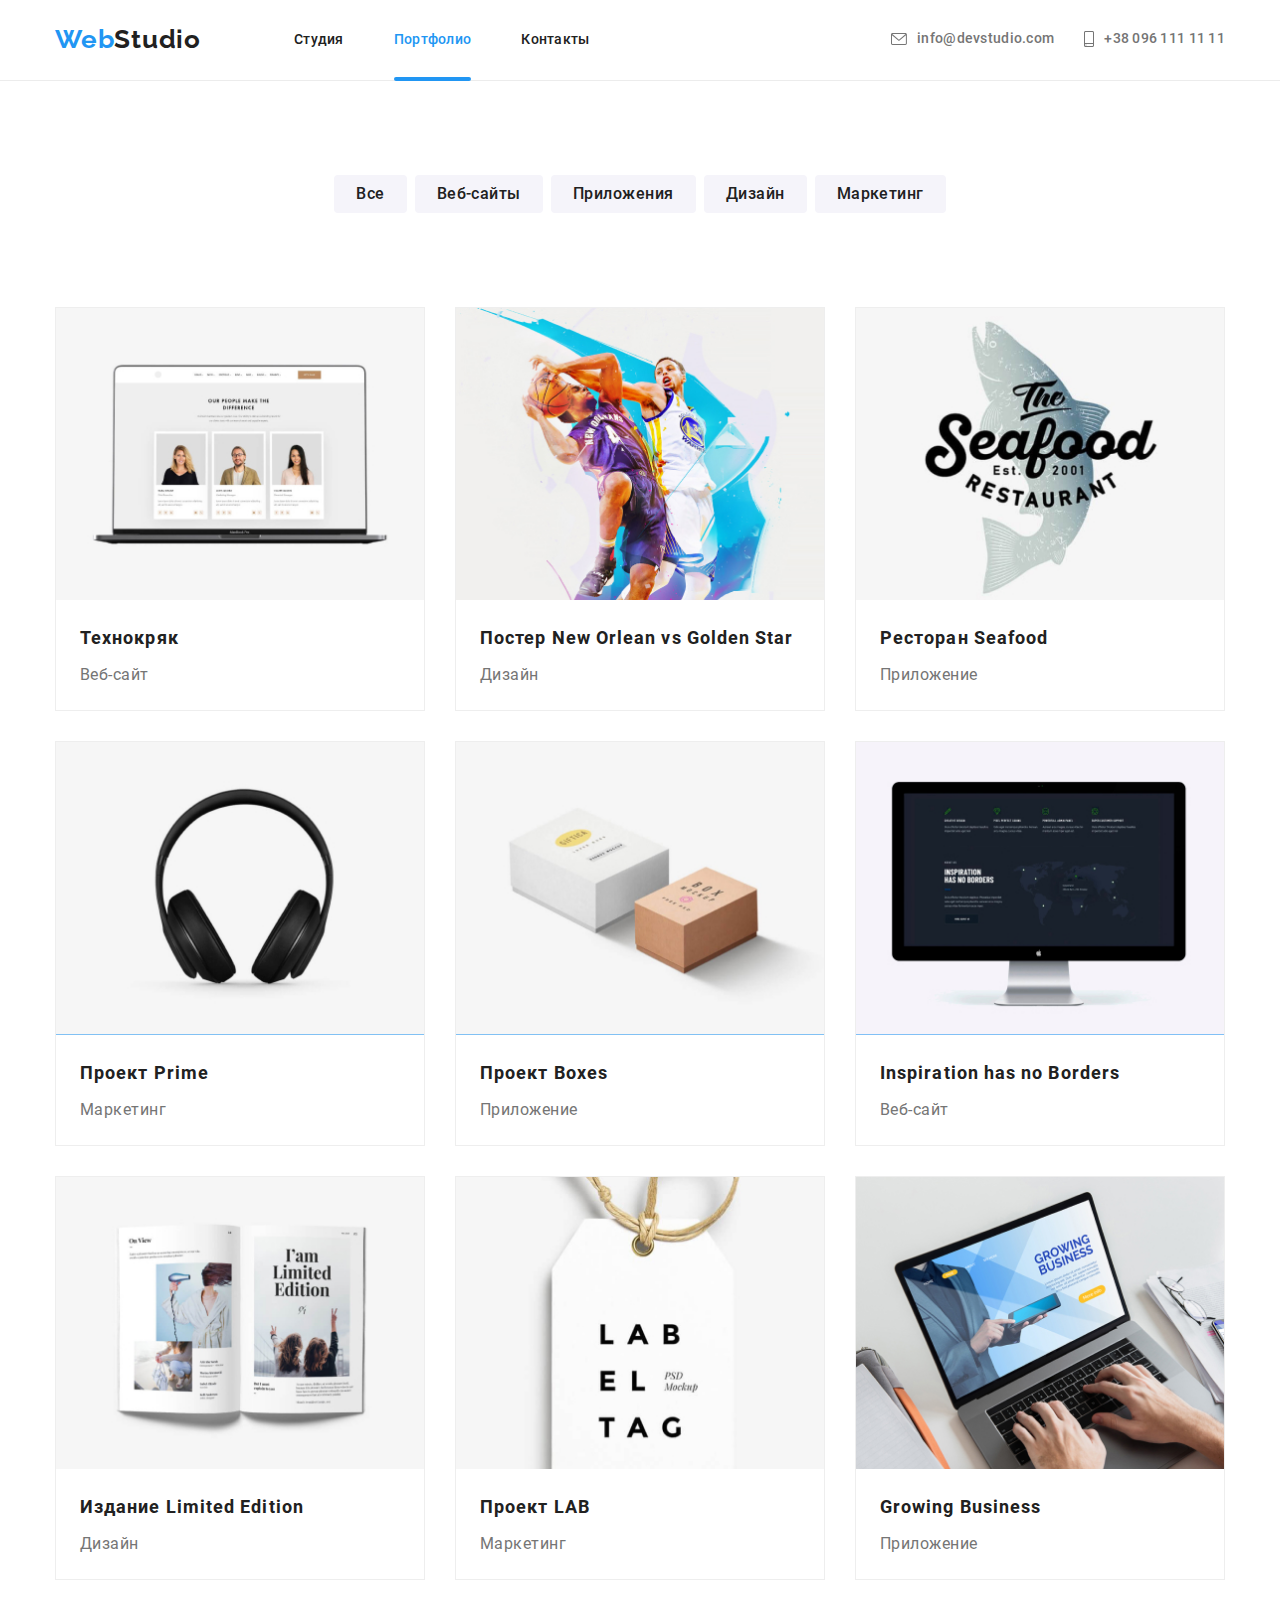
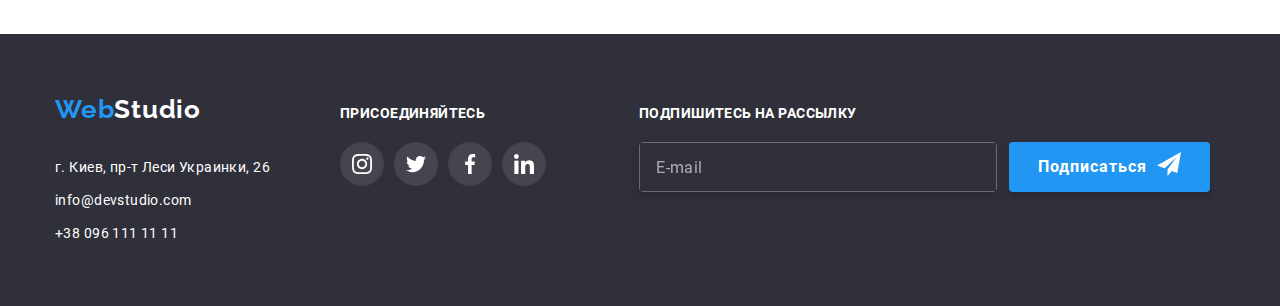
==== portfolio.html @ c464af1f "main" ====
<!DOCTYPE html>
<html lang="ru">

<head>
    <meta charset="UTF-8" />
    <meta name="viewport" content="width=device-width, initial-scale=1.0" />
    <title>WebStudio</title>
    <link href="https://fonts.googleapis.com/css2?family=Raleway:wght@700&display=swap" rel="stylesheet">
    <link rel="stylesheet" href="https://cdnjs.cloudflare.com/ajax/libs/modern-normalize/1.0.0/modern-normalize.min.css">
    <link rel="stylesheet" href="./css/portfolio.min.css">
</head>

<body>
    <header class="header">
        <div class="container header-container">
            <a href="./index.html" class="link logo"><span class="logo-web">Web</span><span
                    class="logo-studio">Studio</span></a>
            <nav class="navigation">
                <ul class="menu list">
                    <li class="menu-item"><a href="./index.html" class="link menu-link">Студия</a></li>
                    <li class="menu-item"><a href="./portfolio.html" class="link menu-link active">Портфолио</a></li>
                    <li class="menu-item"><a href="#contacts" class="link menu-link">Контакты</a></li>
                </ul>
            </nav>
            <ul class="list list-link">
                <li class="cont-link"><a class="link contact-link" href="mailto:info@devstudio.com">
                        <svg class="logo-mail">
                            <use href="./images/logo/sprite.svg#mail"></use>
                        </svg>
                        info@devstudio.com</a></li>
                <li class="cont-link"><a class="link contact-link" href="tel:+380961111111">
                        <svg class="logo-phone">
                            <use href="./images/logo/sprite.svg#smartphone"></use>
                        </svg>
                        +38 096 111 11 11</a></li>
            </ul>
        </div>
    </header>

    
    <main>
        <section class="section">
            <div class="container container-menu">
                <ul class="list container-item">
                    <li class="container-menu-item"><button type="button" class="btn">Все</button></li>
                    <li class="container-menu-item"><button type="button" class="btn">Веб-сайты</button></li>
                    <li class="container-menu-item"><button type="button" class="btn">Приложения</button></li>
                    <li class="container-menu-item"><button type="button" class="btn">Дизайн</button></li>
                    <li class="container-menu-item"><button type="button" class="btn">Маркетинг</button></li>
                </ul>
            </div>
        </section>
       
        <section class="section"> 
            <div class="container"> 
                 <ul class="list project-item">
                    <li class="project-item-kind">
                        <a href="" class="link">
                            <div class="project-pictures">  
                                <img src="./images/portfolio/img1.jpg" width="370" height="294" alt="Технокряк"/>
                                <p class="project-pictures-overlay">Технокряк это современная площадка распространения коронавируса. Компании используют эту платформу для цифрового
                                шпионажа и атак на защищённые сервера конкурентов.</p>
                            </div>
                            <div class="project-description">
                                <h2 class="project-name">Технокряк</h2>
                                <p class="project-form">Веб-сайт</p>
                            </div>
                        </a>
                    </li>
                    <li class="project-item-kind">
                        <a href="" class="link">
                            <div class="project-pictures">
                                <img class="img" src="./images/portfolio/img2.jpg" width="370" height="294" alt="New Orlean vs Golden Star" />
                                <p class="project-pictures-overlay">Технокряк это современная площадка распространения коронавируса. Компании используют
                                эту платформу для цифрового
                                шпионажа и атак на защищённые сервера конкурентов.</p>
                             </div>
                            <div class="project-description">
                                <h2 class="project-name">Постер New Orlean vs Golden Star</h2>
                                <p class="project-form">Дизайн</p>
                            </div>
                        </a>    
                    </li>
                    <li class="project-item-kind">
                        <a href="" class="link">
                            <div class="project-pictures">
                                <img src="./images/portfolio/img3.jpg" width="370" height="294" alt="Seafood" />
                                <p class="project-pictures-overlay">Технокряк это современная площадка распространения коронавируса. Компании используют
                                эту платформу для цифрового
                                шпионажа и атак на защищённые сервера конкурентов.</p>
                            </div>
                            <div class="project-description">
                                <h2 class="project-name">Ресторан Seafood</h2>
                                <p class="project-form">Приложение</p>
                            </div>
                        </a>    
                    </li>
                    <li class="project-item-kind">
                        <a href="" class="link">
                            <div class="project-pictures">
                                <img src="./images/portfolio/img4.jpg" width="370" height="294" alt="Prime" />
                                <p class="project-pictures-overlay">Технокряк это современная площадка распространения коронавируса. Компании используют
                                эту платформу для цифрового
                                шпионажа и атак на защищённые сервера конкурентов.</p>
                            </div>
                            <div class="project-description">
                                <h2 class="project-name">Проект Prime</h2>
                                <p class="project-form">Маркетинг</p>
                            </div>
                        </a>    
                    </li>
                    <li class="project-item-kind">
                        <a href="" class="link">
                            <div class="project-pictures">
                                <img src="./images/portfolio/img5.jpg" width="370" height="294" alt="Boxes" />
                                <p class="project-pictures-overlay">Технокряк это современная площадка распространения коронавируса. Компании используют
                                эту платформу для цифрового
                                шпионажа и атак на защищённые сервера конкурентов.</p>
                            </div>
                            <div class="project-description">
                                <h2 class="project-name">Проект Boxes</h2>
                                <p class="project-form">Приложение</p>
                            </div>
                        </a>
                    </li>
                    <li class="project-item-kind">
                        <a href="" class="link">
                            <div class="project-pictures">
                                <img src="./images/portfolio/img6.jpg" width="370" height="294" alt="Inspiration has no Borders" />
                                <p class="project-pictures-overlay">Технокряк это современная площадка распространения коронавируса. Компании используют
                                эту платформу для цифрового
                                шпионажа и атак на защищённые сервера конкурентов.</p>
                            </div>
                            <div class="project-description">
                                <h2 class="project-name">Inspiration has no Borders</h2>
                                <p class="project-form">Веб-сайт</p>
                            </div>
                        </a>    
                    </li>
                    <li class="project-item-kind">
                        <a href="" class="link">
                            <div class="project-pictures">
                                <img src="./images/portfolio/img7.jpg" width="370" height="294" alt="Limited Edition" />
                                <p class="project-pictures-overlay">Технокряк это современная площадка распространения коронавируса. Компании используют
                                 эту платформу для цифрового
                                шпионажа и атак на защищённые сервера конкурентов.</p>
                            </div>
                            <div class="project-description">
                                <h2 class="project-name">Издание Limited Edition</h2>
                                <p lang="en" class="project-form">Дизайн</p>
                            </div>
                        </a>    
                    </li>
                    <li class="project-item-kind">
                        <a href="" class="link">
                            <div class="project-pictures">
                                <img src="./images/portfolio/img8.jpg" width="370" height="294" alt="LAB" />
                                 <p class="project-pictures-overlay">Технокряк это современная площадка распространения коронавируса. Компании используют
                                эту платформу для цифрового
                                шпионажа и атак на защищённые сервера конкурентов.</p>
                            </div>
                            <div class="project-description">
                                <h2 class="project-name">Проект LAB</h2>
                                <p class="project-form">Маркетинг</p>
                            </div>
                        </a>    
                    </li>
                    <li class="project-item-kind">
                        <a href="" class="link">
                            <div class="project-pictures">
                                <img src="./images/portfolio/img9.jpg" width="370" height="294" alt="Business" />
                                <p class="project-pictures-overlay">Технокряк это современная площадка распространения коронавируса. Компании используют
                                эту платформу для цифрового
                                шпионажа и атак на защищённые сервера конкурентов.</p>
                            </div>
                            <div class="project-description">
                                <h2 class="project-name">Growing Business</h2>
                                <p lang="en" class="project-form">Приложение</p>
                            </div>
                        </a>    
                    </li>
                </ul>
            </div>
        </section>
    </main>
<footer id="contacts">
    <div class="container footer">
        <div class="footer-logo">
            <a href="./index.html" class="link logo"><span class="logo-web">Web</span><span
                    class="logo-web-footer">Studio</span></a>
            <address class="footer-address">
                <ul class="list link-styles">
                    <li>
                        <a href="https://goo.gl/maps/qeXEW7dZXN9ULPdL6" target="_blank" rel="noopener noreferer"
                            class="link">г. Киев, пр-т Леси Украинки, 26</a>
                    </li>
                    <li>
                        <a href="mailto:info@devstudio.com" class="link footer-contact">info@devstudio.com</a>
                    </li>
                    <li>
                        <a href="tel:+380961111111" class="link footer-contact">+38 096 111 11 11</a>
                    </li>
                </ul>
            </address>
        </div>
        <div class="footer-icons">
            <h3 class="footer-icons-title">Присоединяйтесь</h3>
            <ul class="list footer-social-icons">
                <li class="footer-social-icons-items">
                    <a class="footer-social-icons-link" href="https://www.instagram.com/" target="_blank"
                        rel="noopener noreferer" aria-label="Instagram">
                        <svg class="footer-social-icons-svg">
                            <use href="./images/icons/sprite.svg#instagram"></use>
                        </svg>
                    </a>
                </li>
                <li class="footer-social-icons-items">
                    <a class="footer-social-icons-link" href="https://twitter.com/" target="_blank"
                        rel="noopener noreferer" aria-label="Twitter">
                        <svg class="footer-social-icons-svg">
                            <use href="./images/icons/sprite.svg#twitter"></use>
                        </svg>
                    </a>
                </li>
                <li class="footer-social-icons-items">
                    <a class="footer-social-icons-link" href="https://www.facebook.com/" target="_blank"
                        rel="noopener noreferer" aria-label="Facebook">
                        <svg class="footer-social-icons-svg">
                            <use href="./images/icons/sprite.svg#facebook"></use>
                        </svg>
                    </a>
                </li>
                <li class="footer-social-icons-items">
                    <a class="footer-social-icons-link" href="https://www.linkedin.com/" target="_blank"
                        rel="noopener noreferer" aria-label="Linkedin">
                        <svg class="footer-social-icons-svg">
                            <use href="./images/icons/sprite.svg#linkedin"></use>
                        </svg>
                    </a>
                </li>
            </ul>
        </div>
        <div class="">
            <h3 class="footer-icons-title">Подпишитесь на рассылку</h3>
            <div class="">
                <form class="footer-form">
                    <div class="footer-form-fild">
                        <input class="footer-form-input" type="email" name="mail" id="mail" placeholder="E-mail" />
                    </div>

                    <button type="submit" class="footer-btn">Подписаться
                        <svg class="logo-send">
                            <use href="./images/logo/sprite.svg#send"></use>
                        </svg>
                    </button>
                </form>
            </div>
        </div>
    </div>
</footer>
</body>

</html>
---- css/portfolio.min.css ----
.footer-btn,.btn{display:-webkit-box;display:-ms-flexbox;display:flex;-webkit-box-pack:center;-ms-flex-pack:center;justify-content:center;margin-top:0px;border-radius:4px;border:none;text-align:center;-webkit-transition:250ms cubic-bezier(0.4, 0, 0.2, 1);transition:250ms cubic-bezier(0.4, 0, 0.2, 1)}@font-face{font-family:"Roboto";font-style:normal;font-weight:400;src:url("../fonts/roboto/roboto-v20-latin_cyrillic-regular.eot");src:local("Roboto"),local("Roboto-Regular"),url("../fonts/roboto/roboto-v20-latin_cyrillic-regular.eot?#iefix") format("embedded-opentype"),url("../fonts/roboto/roboto-v20-latin_cyrillic-regular.woff2") format("woff2"),url("../fonts/roboto/roboto-v20-latin_cyrillic-regular.woff") format("woff"),url("../fonts/roboto/roboto-v20-latin_cyrillic-regular.ttf") format("truetype"),url("../fonts/roboto/roboto-v20-latin_cyrillic-regular.svg#Roboto") format("svg")}@font-face{font-family:"Roboto";font-style:normal;font-weight:500;src:url("../fonts/roboto/roboto-v20-latin_cyrillic-500.eot");src:local("Roboto Medium"),local("Roboto-Medium"),url("../fonts/roboto/roboto-v20-latin_cyrillic-500.eot?#iefix") format("embedded-opentype"),url("../fonts/roboto/roboto-v20-latin_cyrillic-500.woff2") format("woff2"),url("../fonts/roboto/roboto-v20-latin_cyrillic-500.woff") format("woff"),url("../fonts/roboto/roboto-v20-latin_cyrillic-500.ttf") format("truetype"),url("../fonts/roboto/roboto-v20-latin_cyrillic-500.svg#Roboto") format("svg")}@font-face{font-family:"Roboto";font-style:normal;font-weight:700;src:url("../fonts/roboto/roboto-v20-latin_cyrillic-700.eot");src:local("Roboto Bold"),local("Roboto-Bold"),url("../fonts/roboto/roboto-v20-latin_cyrillic-700.eot?#iefix") format("embedded-opentype"),url("../fonts/roboto/roboto-v20-latin_cyrillic-700.woff2") format("woff2"),url("../fonts/roboto/roboto-v20-latin_cyrillic-700.woff") format("woff"),url("../fonts/roboto/roboto-v20-latin_cyrillic-700.ttf") format("truetype"),url("../fonts/roboto/roboto-v20-latin_cyrillic-700.svg#Roboto") format("svg")}@font-face{font-family:"Roboto";font-style:normal;font-weight:900;src:url("../fonts/roboto/roboto-v20-latin_cyrillic-900.eot");src:local("Roboto Black"),local("Roboto-Black"),url("../fonts/roboto/roboto-v20-latin_cyrillic-900.eot?#iefix") format("embedded-opentype"),url("../fonts/roboto/roboto-v20-latin_cyrillic-900.woff2") format("woff2"),url("../fonts/roboto/roboto-v20-latin_cyrillic-900.woff") format("woff"),url("../fonts/roboto/roboto-v20-latin_cyrillic-900.ttf") format("truetype"),url("../fonts/roboto/roboto-v20-latin_cyrillic-900.svg#Roboto") format("svg")}body{font-family:Roboto,sans-serif;font-size:14px;line-height:1.71;letter-spacing:0.03em;color:#757575}html{-webkit-box-sizing:border-box;box-sizing:border-box}.container{width:1200px;padding-left:15px;padding-right:15px;margin-left:auto;margin-right:auto}.header-container{width:1200px;padding-top:24px;padding-bottom:25px;display:-webkit-box;display:-ms-flexbox;display:flex;-webkit-box-pack:end;-ms-flex-pack:end;justify-content:flex-end;-webkit-box-align:center;-ms-flex-align:center;align-items:center}.header-container .logo{margin-right:93px}.header{background-color:#fff;border-bottom:1px solid #ececec}h1,h2,h3{margin-top:0px}.list{list-style:none;margin:0px;padding:0px}.section{padding-top:94px;padding-bottom:0px}.section-title{font-family:Roboto,sans-serif;font-size:36px;font-weight:700;line-height:1.16;letter-spacing:.03em;text-align:center;color:#212121;margin-top:0px;margin-bottom:0px}.project-name{font-family:Roboto,sans-serif;font-size:18px;font-weight:700;line-height:2;letter-spacing:.06em;color:#212121;margin-bottom:0px}.project-form{font-family:Roboto,sans-serif;font-size:16px;font-weight:400;line-height:1.875;letter-spacing:.03em;color:#757575;padding-top:4px;margin:0px}.project-item{display:-webkit-box;display:-ms-flexbox;display:flex;-ms-flex-wrap:wrap;flex-wrap:wrap;padding-bottom:54px}.project-item-kind{display:block;border:1px solid #eee;width:calc((100% - 60px) / 3);background-color:#fff;-webkit-transition:250ms cubic-bezier(0.4, 0, 0.2, 1);transition:250ms cubic-bezier(0.4, 0, 0.2, 1)}.project-item-kind>img{display:block;width:100%;height:auto}.project-item-kind:nth-child(n+4){margin-top:30px}.project-item-kind:not(:nth-child(3n)){margin-right:30px}.project-item-kind .project-pictures>img{display:block;width:100%;height:auto}.project-item-kind:hover,.project-item-kind>.link:focus{-webkit-box-shadow:0px 1px 1px rgba(0,0,0,0.12),0px 4px 4px rgba(0,0,0,0.06),1px 4px 6px rgba(0,0,0,0.16);box-shadow:0px 1px 1px rgba(0,0,0,0.12),0px 4px 4px rgba(0,0,0,0.06),1px 4px 6px rgba(0,0,0,0.16)}.project-item-kind:hover .project-pictures-overlay,.project-item-kind>.link:focus .project-pictures-overlay{opacity:1;-webkit-transform:translateY(0%);transform:translateY(0%)}.project-pictures{position:relative;overflow:hidden}.project-pictures-overlay{position:absolute;margin:0px;top:0px;left:0px;padding:63px 24px;max-width:100%;max-height:100%;font-family:Roboto,sans-serif;font-size:18px;font-weight:400;line-height:1.56;letter-spacing:.03em;color:#fff;background-color:rgba(33,150,243,0.9);opacity:1;-webkit-transform:translateY(100%);transform:translateY(100%);-webkit-transition:-webkit-transform 250ms cubic-bezier(0.4, 0, 0.2, 1);transition:-webkit-transform 250ms cubic-bezier(0.4, 0, 0.2, 1);transition:transform 250ms cubic-bezier(0.4, 0, 0.2, 1);transition:transform 250ms cubic-bezier(0.4, 0, 0.2, 1), -webkit-transform 250ms cubic-bezier(0.4, 0, 0.2, 1)}.project-description{padding:20px 24px}footer{background-color:#2f303a;display:-webkit-box;display:-ms-flexbox;display:flex}.footer{display:-webkit-box;display:-ms-flexbox;display:flex;padding-top:60px}.footer-logo{margin-right:70px}.footer-address{padding-top:21px}.logo-web-footer{color:#fff}.footer-contact{color:rgba(255,255,255,0.7)}.footer-icons{margin-right:93px}.footer-icons-title{font-size:14px;font-weight:700;line-height:1.14;letter-spacing:.03em;text-transform:uppercase;color:#fff;padding-top:12px;margin-bottom:0px}.footer-social-icons{display:-webkit-box;display:-ms-flexbox;display:flex;padding-top:20px}.footer-social-icons-items:not(:last-child){margin-right:10px}.footer-social-icons-svg{width:20px;height:20px;fill:#fff}.footer-social-icons-link{display:-webkit-box;display:-ms-flexbox;display:flex;-webkit-box-pack:center;-ms-flex-pack:center;justify-content:center;-webkit-box-align:center;-ms-flex-align:center;align-items:center;width:44px;height:44px;background-color:rgba(255,255,255,0.1);border-radius:50%;-webkit-transition:250ms cubic-bezier(0.4, 0, 0.2, 1);transition:250ms cubic-bezier(0.4, 0, 0.2, 1)}.footer-social-icons-link:hover,.footer-social-icons-link:focus{background-color:#2196f3}.footer-form{display:-webkit-box;display:-ms-flexbox;display:flex;padding-top:20px}.footer-form-fild{width:358px;height:50px;border:1px solid rgba(255,255,255,0.3);-webkit-filter:drop-shadow(0px 4px 4px rgba(0,0,0,0.15));filter:drop-shadow(0px 4px 4px rgba(0,0,0,0.15));border-radius:4px;margin-right:12px}.footer-form-input{width:100%;height:100%;background-color:#2f303a;border:none;padding-left:16px;outline:none;font-family:Roboto,sans-serif;font-size:16px;font-weight:400;line-height:1.25;letter-spacing:.03em;-webkit-box-align:center;-ms-flex-align:center;align-items:center;color:#fff}.footer-form-input::-webkit-input-placeholder{color:rgba(255,255,255,0.6)}.footer-form-input:-ms-input-placeholder{color:rgba(255,255,255,0.6)}.footer-form-input::-ms-input-placeholder{color:rgba(255,255,255,0.6)}.footer-form-input::placeholder{color:rgba(255,255,255,0.6)}.footer-btn{padding:10px 29px;font-family:Roboto,sans-serif;font-size:16px;font-weight:700;line-height:1.87;letter-spacing:.06em;color:#fff;-webkit-box-shadow:0px 4px 4px rgba(0,0,0,0.15);box-shadow:0px 4px 4px rgba(0,0,0,0.15);background-color:#2196f3}.footer-btn:hover,.footer-btn:focus{background-color:#fff;color:#2196f3}.footer-btn:hover .logo-send,.footer-btn:hover .logo-send,.footer-btn:focus .logo-send,.footer-btn:focus .logo-send{fill:#2196f3}.footer-form-input:-webkit-autofill,.footer-form-input:-webkit-autofill:hover,.footer-form-input:-webkit-autofill:focus{-webkit-text-fill-color:#fff;-webkit-box-shadow:0 0 0px 1000px #2f303a inset}.menu{display:-webkit-inline-box;display:-ms-inline-flexbox;display:inline-flex}.menu .active{color:#2196f3}.menu .active::after{content:"";position:absolute;bottom:-125%;display:block;width:100%;height:4px;border-radius:2px;background-color:#2196f3}.menu-item:not(:last-child){position:relative;margin-right:50px}.navigation{display:-webkit-box;display:-ms-flexbox;display:flex;-webkit-box-align:center;-ms-flex-align:center;align-items:center;margin-right:auto}.logo-mail{display:-webkit-inline-box;display:-ms-inline-flexbox;display:inline-flex;-webkit-box-align:center;-ms-flex-align:center;align-items:center}.logo-mail{display:block;width:16px;height:12px;margin-right:10px;fill:#757575;-webkit-transition:250ms cubic-bezier(0.4, 0, 0.2, 1);transition:250ms cubic-bezier(0.4, 0, 0.2, 1)}.link:hover .logo-mail,.link:focus .logo-mail{fill:#2196f3}.logo-phone{display:-webkit-inline-box;display:-ms-inline-flexbox;display:inline-flex;-webkit-box-align:center;-ms-flex-align:center;align-items:center}.logo-phone{display:block;width:10px;height:16px;margin-right:10px;fill:#757575;-webkit-transition:250ms cubic-bezier(0.4, 0, 0.2, 1);transition:250ms cubic-bezier(0.4, 0, 0.2, 1)}.link:hover .logo-phone,.link:focus .logo-phone{fill:#2196f3}.logo{font-family:Raleway,sans-serif;font-size:26px;font-weight:700;line-height:1.19;letter-spacing:.03em}.logo-web{color:#2196f3}.logo-studio{color:#212121}.list-link{display:-webkit-box;display:-ms-flexbox;display:flex}.cont-link:not(:last-child){margin-right:30px}.link{color:inherit;text-decoration:none;-webkit-transition:250ms cubic-bezier(0.4, 0, 0.2, 1);transition:250ms cubic-bezier(0.4, 0, 0.2, 1)}.link:hover,.link:focus{color:#2196f3}.menu-link{font-size:14px;font-weight:500;line-height:1.14;letter-spacing:.02em;color:#212121}.contact-link{display:-webkit-box;display:-ms-flexbox;display:flex;-webkit-box-align:center;-ms-flex-align:center;align-items:center;font-size:14px;font-weight:500;line-height:1.14;letter-spacing:.02em;color:#757575}.container-item{display:-webkit-box;display:-ms-flexbox;display:flex;-webkit-box-pack:center;-ms-flex-pack:center;justify-content:center}.container-menu-item:not(:last-child){margin-right:8px}.btn{font-family:Roboto,sans-serif;font-size:16px;font-weight:500;line-height:1.625;letter-spacing:.03em;padding:6px 22px;color:#212121;background-color:#f5f4fa}.btn:hover,.btn:focus{color:#fff;background-color:#2196f3}.link-styles{font-style:normal;color:#fff;padding-bottom:60px}.link-styles>li{padding-top:9px}.logo-send{-webkit-box-align:center;-ms-flex-align:center;align-items:center;-webkit-box-pack:center;-ms-flex-pack:center;justify-content:center;width:24px;height:24px;margin-left:10px;fill:#fff;-webkit-transition:250ms cubic-bezier(0.4, 0, 0.2, 1);transition:250ms cubic-bezier(0.4, 0, 0.2, 1)}
/*# sourceMappingURL=portfolio.min.css.map */
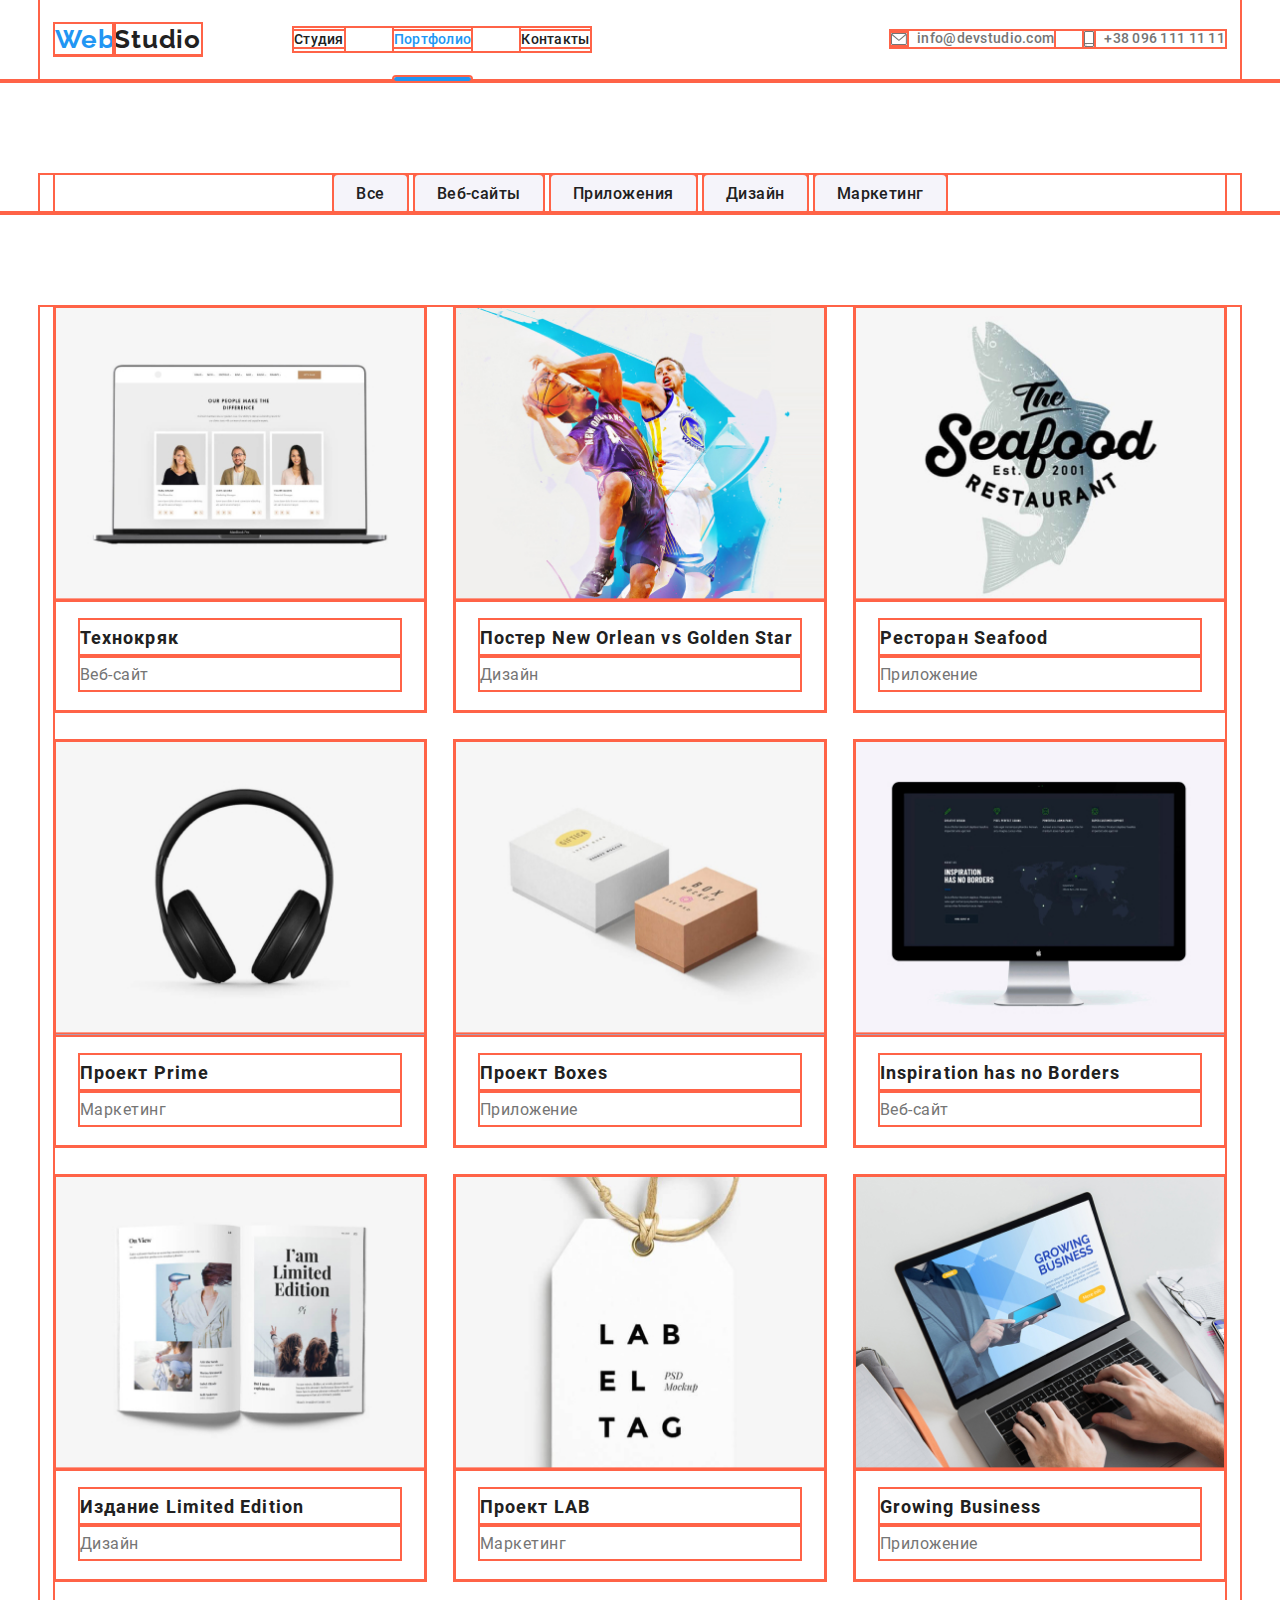
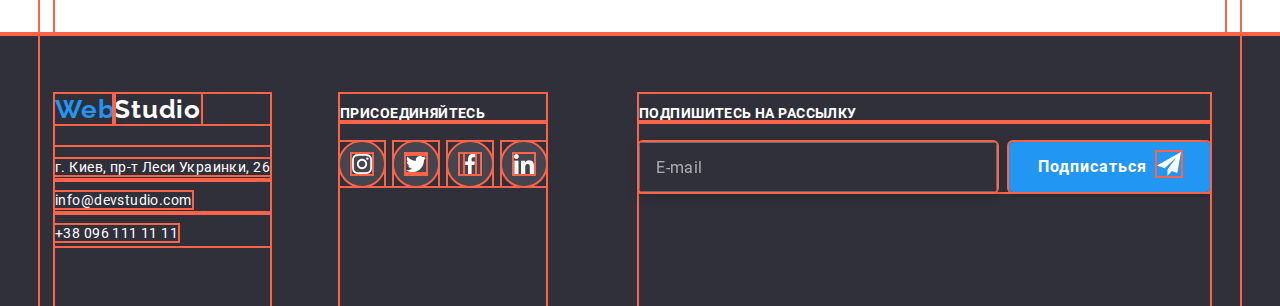
==== commit c596002f: "main" ====
--- a/portfolio.html
+++ b/portfolio.html
@@ -49,7 +49,7 @@
                     <li class="container-menu-item"><button type="button" class="btn">Маркетинг</button></li>
                 </ul>
             </div>
-        </section>
+        </section> 
        
         <section class="section"> 
             <div class="container"> 
--- a/css/portfolio.min.css
+++ b/css/portfolio.min.css
@@ -1,2 +1,2 @@
-.footer-btn,.btn{display:-webkit-box;display:-ms-flexbox;display:flex;-webkit-box-pack:center;-ms-flex-pack:center;justify-content:center;margin-top:0px;border-radius:4px;border:none;text-align:center;-webkit-transition:250ms cubic-bezier(0.4, 0, 0.2, 1);transition:250ms cubic-bezier(0.4, 0, 0.2, 1)}@font-face{font-family:"Roboto";font-style:normal;font-weight:400;src:url("../fonts/roboto/roboto-v20-latin_cyrillic-regular.eot");src:local("Roboto"),local("Roboto-Regular"),url("../fonts/roboto/roboto-v20-latin_cyrillic-regular.eot?#iefix") format("embedded-opentype"),url("../fonts/roboto/roboto-v20-latin_cyrillic-regular.woff2") format("woff2"),url("../fonts/roboto/roboto-v20-latin_cyrillic-regular.woff") format("woff"),url("../fonts/roboto/roboto-v20-latin_cyrillic-regular.ttf") format("truetype"),url("../fonts/roboto/roboto-v20-latin_cyrillic-regular.svg#Roboto") format("svg")}@font-face{font-family:"Roboto";font-style:normal;font-weight:500;src:url("../fonts/roboto/roboto-v20-latin_cyrillic-500.eot");src:local("Roboto Medium"),local("Roboto-Medium"),url("../fonts/roboto/roboto-v20-latin_cyrillic-500.eot?#iefix") format("embedded-opentype"),url("../fonts/roboto/roboto-v20-latin_cyrillic-500.woff2") format("woff2"),url("../fonts/roboto/roboto-v20-latin_cyrillic-500.woff") format("woff"),url("../fonts/roboto/roboto-v20-latin_cyrillic-500.ttf") format("truetype"),url("../fonts/roboto/roboto-v20-latin_cyrillic-500.svg#Roboto") format("svg")}@font-face{font-family:"Roboto";font-style:normal;font-weight:700;src:url("../fonts/roboto/roboto-v20-latin_cyrillic-700.eot");src:local("Roboto Bold"),local("Roboto-Bold"),url("../fonts/roboto/roboto-v20-latin_cyrillic-700.eot?#iefix") format("embedded-opentype"),url("../fonts/roboto/roboto-v20-latin_cyrillic-700.woff2") format("woff2"),url("../fonts/roboto/roboto-v20-latin_cyrillic-700.woff") format("woff"),url("../fonts/roboto/roboto-v20-latin_cyrillic-700.ttf") format("truetype"),url("../fonts/roboto/roboto-v20-latin_cyrillic-700.svg#Roboto") format("svg")}@font-face{font-family:"Roboto";font-style:normal;font-weight:900;src:url("../fonts/roboto/roboto-v20-latin_cyrillic-900.eot");src:local("Roboto Black"),local("Roboto-Black"),url("../fonts/roboto/roboto-v20-latin_cyrillic-900.eot?#iefix") format("embedded-opentype"),url("../fonts/roboto/roboto-v20-latin_cyrillic-900.woff2") format("woff2"),url("../fonts/roboto/roboto-v20-latin_cyrillic-900.woff") format("woff"),url("../fonts/roboto/roboto-v20-latin_cyrillic-900.ttf") format("truetype"),url("../fonts/roboto/roboto-v20-latin_cyrillic-900.svg#Roboto") format("svg")}body{font-family:Roboto,sans-serif;font-size:14px;line-height:1.71;letter-spacing:0.03em;color:#757575}html{-webkit-box-sizing:border-box;box-sizing:border-box}.container{width:1200px;padding-left:15px;padding-right:15px;margin-left:auto;margin-right:auto}.header-container{width:1200px;padding-top:24px;padding-bottom:25px;display:-webkit-box;display:-ms-flexbox;display:flex;-webkit-box-pack:end;-ms-flex-pack:end;justify-content:flex-end;-webkit-box-align:center;-ms-flex-align:center;align-items:center}.header-container .logo{margin-right:93px}.header{background-color:#fff;border-bottom:1px solid #ececec}h1,h2,h3{margin-top:0px}.list{list-style:none;margin:0px;padding:0px}.section{padding-top:94px;padding-bottom:0px}.section-title{font-family:Roboto,sans-serif;font-size:36px;font-weight:700;line-height:1.16;letter-spacing:.03em;text-align:center;color:#212121;margin-top:0px;margin-bottom:0px}.project-name{font-family:Roboto,sans-serif;font-size:18px;font-weight:700;line-height:2;letter-spacing:.06em;color:#212121;margin-bottom:0px}.project-form{font-family:Roboto,sans-serif;font-size:16px;font-weight:400;line-height:1.875;letter-spacing:.03em;color:#757575;padding-top:4px;margin:0px}.project-item{display:-webkit-box;display:-ms-flexbox;display:flex;-ms-flex-wrap:wrap;flex-wrap:wrap;padding-bottom:54px}.project-item-kind{display:block;border:1px solid #eee;width:calc((100% - 60px) / 3);background-color:#fff;-webkit-transition:250ms cubic-bezier(0.4, 0, 0.2, 1);transition:250ms cubic-bezier(0.4, 0, 0.2, 1)}.project-item-kind>img{display:block;width:100%;height:auto}.project-item-kind:nth-child(n+4){margin-top:30px}.project-item-kind:not(:nth-child(3n)){margin-right:30px}.project-item-kind .project-pictures>img{display:block;width:100%;height:auto}.project-item-kind:hover,.project-item-kind>.link:focus{-webkit-box-shadow:0px 1px 1px rgba(0,0,0,0.12),0px 4px 4px rgba(0,0,0,0.06),1px 4px 6px rgba(0,0,0,0.16);box-shadow:0px 1px 1px rgba(0,0,0,0.12),0px 4px 4px rgba(0,0,0,0.06),1px 4px 6px rgba(0,0,0,0.16)}.project-item-kind:hover .project-pictures-overlay,.project-item-kind>.link:focus .project-pictures-overlay{opacity:1;-webkit-transform:translateY(0%);transform:translateY(0%)}.project-pictures{position:relative;overflow:hidden}.project-pictures-overlay{position:absolute;margin:0px;top:0px;left:0px;padding:63px 24px;max-width:100%;max-height:100%;font-family:Roboto,sans-serif;font-size:18px;font-weight:400;line-height:1.56;letter-spacing:.03em;color:#fff;background-color:rgba(33,150,243,0.9);opacity:1;-webkit-transform:translateY(100%);transform:translateY(100%);-webkit-transition:-webkit-transform 250ms cubic-bezier(0.4, 0, 0.2, 1);transition:-webkit-transform 250ms cubic-bezier(0.4, 0, 0.2, 1);transition:transform 250ms cubic-bezier(0.4, 0, 0.2, 1);transition:transform 250ms cubic-bezier(0.4, 0, 0.2, 1), -webkit-transform 250ms cubic-bezier(0.4, 0, 0.2, 1)}.project-description{padding:20px 24px}footer{background-color:#2f303a;display:-webkit-box;display:-ms-flexbox;display:flex}.footer{display:-webkit-box;display:-ms-flexbox;display:flex;padding-top:60px}.footer-logo{margin-right:70px}.footer-address{padding-top:21px}.logo-web-footer{color:#fff}.footer-contact{color:rgba(255,255,255,0.7)}.footer-icons{margin-right:93px}.footer-icons-title{font-size:14px;font-weight:700;line-height:1.14;letter-spacing:.03em;text-transform:uppercase;color:#fff;padding-top:12px;margin-bottom:0px}.footer-social-icons{display:-webkit-box;display:-ms-flexbox;display:flex;padding-top:20px}.footer-social-icons-items:not(:last-child){margin-right:10px}.footer-social-icons-svg{width:20px;height:20px;fill:#fff}.footer-social-icons-link{display:-webkit-box;display:-ms-flexbox;display:flex;-webkit-box-pack:center;-ms-flex-pack:center;justify-content:center;-webkit-box-align:center;-ms-flex-align:center;align-items:center;width:44px;height:44px;background-color:rgba(255,255,255,0.1);border-radius:50%;-webkit-transition:250ms cubic-bezier(0.4, 0, 0.2, 1);transition:250ms cubic-bezier(0.4, 0, 0.2, 1)}.footer-social-icons-link:hover,.footer-social-icons-link:focus{background-color:#2196f3}.footer-form{display:-webkit-box;display:-ms-flexbox;display:flex;padding-top:20px}.footer-form-fild{width:358px;height:50px;border:1px solid rgba(255,255,255,0.3);-webkit-filter:drop-shadow(0px 4px 4px rgba(0,0,0,0.15));filter:drop-shadow(0px 4px 4px rgba(0,0,0,0.15));border-radius:4px;margin-right:12px}.footer-form-input{width:100%;height:100%;background-color:#2f303a;border:none;padding-left:16px;outline:none;font-family:Roboto,sans-serif;font-size:16px;font-weight:400;line-height:1.25;letter-spacing:.03em;-webkit-box-align:center;-ms-flex-align:center;align-items:center;color:#fff}.footer-form-input::-webkit-input-placeholder{color:rgba(255,255,255,0.6)}.footer-form-input:-ms-input-placeholder{color:rgba(255,255,255,0.6)}.footer-form-input::-ms-input-placeholder{color:rgba(255,255,255,0.6)}.footer-form-input::placeholder{color:rgba(255,255,255,0.6)}.footer-btn{padding:10px 29px;font-family:Roboto,sans-serif;font-size:16px;font-weight:700;line-height:1.87;letter-spacing:.06em;color:#fff;-webkit-box-shadow:0px 4px 4px rgba(0,0,0,0.15);box-shadow:0px 4px 4px rgba(0,0,0,0.15);background-color:#2196f3}.footer-btn:hover,.footer-btn:focus{background-color:#fff;color:#2196f3}.footer-btn:hover .logo-send,.footer-btn:hover .logo-send,.footer-btn:focus .logo-send,.footer-btn:focus .logo-send{fill:#2196f3}.footer-form-input:-webkit-autofill,.footer-form-input:-webkit-autofill:hover,.footer-form-input:-webkit-autofill:focus{-webkit-text-fill-color:#fff;-webkit-box-shadow:0 0 0px 1000px #2f303a inset}.menu{display:-webkit-inline-box;display:-ms-inline-flexbox;display:inline-flex}.menu .active{color:#2196f3}.menu .active::after{content:"";position:absolute;bottom:-125%;display:block;width:100%;height:4px;border-radius:2px;background-color:#2196f3}.menu-item:not(:last-child){position:relative;margin-right:50px}.navigation{display:-webkit-box;display:-ms-flexbox;display:flex;-webkit-box-align:center;-ms-flex-align:center;align-items:center;margin-right:auto}.logo-mail{display:-webkit-inline-box;display:-ms-inline-flexbox;display:inline-flex;-webkit-box-align:center;-ms-flex-align:center;align-items:center}.logo-mail{display:block;width:16px;height:12px;margin-right:10px;fill:#757575;-webkit-transition:250ms cubic-bezier(0.4, 0, 0.2, 1);transition:250ms cubic-bezier(0.4, 0, 0.2, 1)}.link:hover .logo-mail,.link:focus .logo-mail{fill:#2196f3}.logo-phone{display:-webkit-inline-box;display:-ms-inline-flexbox;display:inline-flex;-webkit-box-align:center;-ms-flex-align:center;align-items:center}.logo-phone{display:block;width:10px;height:16px;margin-right:10px;fill:#757575;-webkit-transition:250ms cubic-bezier(0.4, 0, 0.2, 1);transition:250ms cubic-bezier(0.4, 0, 0.2, 1)}.link:hover .logo-phone,.link:focus .logo-phone{fill:#2196f3}.logo{font-family:Raleway,sans-serif;font-size:26px;font-weight:700;line-height:1.19;letter-spacing:.03em}.logo-web{color:#2196f3}.logo-studio{color:#212121}.list-link{display:-webkit-box;display:-ms-flexbox;display:flex}.cont-link:not(:last-child){margin-right:30px}.link{color:inherit;text-decoration:none;-webkit-transition:250ms cubic-bezier(0.4, 0, 0.2, 1);transition:250ms cubic-bezier(0.4, 0, 0.2, 1)}.link:hover,.link:focus{color:#2196f3}.menu-link{font-size:14px;font-weight:500;line-height:1.14;letter-spacing:.02em;color:#212121}.contact-link{display:-webkit-box;display:-ms-flexbox;display:flex;-webkit-box-align:center;-ms-flex-align:center;align-items:center;font-size:14px;font-weight:500;line-height:1.14;letter-spacing:.02em;color:#757575}.container-item{display:-webkit-box;display:-ms-flexbox;display:flex;-webkit-box-pack:center;-ms-flex-pack:center;justify-content:center}.container-menu-item:not(:last-child){margin-right:8px}.btn{font-family:Roboto,sans-serif;font-size:16px;font-weight:500;line-height:1.625;letter-spacing:.03em;padding:6px 22px;color:#212121;background-color:#f5f4fa}.btn:hover,.btn:focus{color:#fff;background-color:#2196f3}.link-styles{font-style:normal;color:#fff;padding-bottom:60px}.link-styles>li{padding-top:9px}.logo-send{-webkit-box-align:center;-ms-flex-align:center;align-items:center;-webkit-box-pack:center;-ms-flex-pack:center;justify-content:center;width:24px;height:24px;margin-left:10px;fill:#fff;-webkit-transition:250ms cubic-bezier(0.4, 0, 0.2, 1);transition:250ms cubic-bezier(0.4, 0, 0.2, 1)}
+.footer-btn,.btn{display:-webkit-box;display:-ms-flexbox;display:flex;-webkit-box-pack:center;-ms-flex-pack:center;justify-content:center;margin-top:0px;border-radius:4px;border:none;text-align:center;-webkit-transition:250ms cubic-bezier(0.4, 0, 0.2, 1);transition:250ms cubic-bezier(0.4, 0, 0.2, 1)}@font-face{font-family:"Roboto";font-style:normal;font-weight:400;src:url("../fonts/roboto/roboto-v20-latin_cyrillic-regular.eot");src:local("Roboto"),local("Roboto-Regular"),url("../fonts/roboto/roboto-v20-latin_cyrillic-regular.eot?#iefix") format("embedded-opentype"),url("../fonts/roboto/roboto-v20-latin_cyrillic-regular.woff2") format("woff2"),url("../fonts/roboto/roboto-v20-latin_cyrillic-regular.woff") format("woff"),url("../fonts/roboto/roboto-v20-latin_cyrillic-regular.ttf") format("truetype"),url("../fonts/roboto/roboto-v20-latin_cyrillic-regular.svg#Roboto") format("svg")}@font-face{font-family:"Roboto";font-style:normal;font-weight:500;src:url("../fonts/roboto/roboto-v20-latin_cyrillic-500.eot");src:local("Roboto Medium"),local("Roboto-Medium"),url("../fonts/roboto/roboto-v20-latin_cyrillic-500.eot?#iefix") format("embedded-opentype"),url("../fonts/roboto/roboto-v20-latin_cyrillic-500.woff2") format("woff2"),url("../fonts/roboto/roboto-v20-latin_cyrillic-500.woff") format("woff"),url("../fonts/roboto/roboto-v20-latin_cyrillic-500.ttf") format("truetype"),url("../fonts/roboto/roboto-v20-latin_cyrillic-500.svg#Roboto") format("svg")}@font-face{font-family:"Roboto";font-style:normal;font-weight:700;src:url("../fonts/roboto/roboto-v20-latin_cyrillic-700.eot");src:local("Roboto Bold"),local("Roboto-Bold"),url("../fonts/roboto/roboto-v20-latin_cyrillic-700.eot?#iefix") format("embedded-opentype"),url("../fonts/roboto/roboto-v20-latin_cyrillic-700.woff2") format("woff2"),url("../fonts/roboto/roboto-v20-latin_cyrillic-700.woff") format("woff"),url("../fonts/roboto/roboto-v20-latin_cyrillic-700.ttf") format("truetype"),url("../fonts/roboto/roboto-v20-latin_cyrillic-700.svg#Roboto") format("svg")}@font-face{font-family:"Roboto";font-style:normal;font-weight:900;src:url("../fonts/roboto/roboto-v20-latin_cyrillic-900.eot");src:local("Roboto Black"),local("Roboto-Black"),url("../fonts/roboto/roboto-v20-latin_cyrillic-900.eot?#iefix") format("embedded-opentype"),url("../fonts/roboto/roboto-v20-latin_cyrillic-900.woff2") format("woff2"),url("../fonts/roboto/roboto-v20-latin_cyrillic-900.woff") format("woff"),url("../fonts/roboto/roboto-v20-latin_cyrillic-900.ttf") format("truetype"),url("../fonts/roboto/roboto-v20-latin_cyrillic-900.svg#Roboto") format("svg")}body{font-family:Roboto,sans-serif;font-size:14px;line-height:1.71;letter-spacing:0.03em;color:#757575}*,::after,::before{-webkit-box-sizing:inherit;box-sizing:inherit;outline:2px solid tomato}html{-webkit-box-sizing:border-box;box-sizing:border-box}.container{width:100%;padding-left:15px;padding-right:15px;margin-left:auto;margin-right:auto}@media (min-width: 480px){.container{width:480px}}@media (min-width: 768px){.container{width:768px}}@media (min-width: 1200px){.container{width:1200px}}.header-container{width:1200px;padding-top:24px;padding-bottom:25px;display:-webkit-box;display:-ms-flexbox;display:flex;-webkit-box-pack:end;-ms-flex-pack:end;justify-content:flex-end;-webkit-box-align:center;-ms-flex-align:center;align-items:center}.header-container .logo{margin-right:93px}.header{background-color:#fff;border-bottom:1px solid #ececec}h1,h2,h3{margin-top:0px}.list{list-style:none;margin:0px;padding:0px}.section{padding-top:60px;padding-bottom:0px}@media (min-width: 1200px){.section{padding-top:94px}}.section-title{font-family:Roboto,sans-serif;font-size:28px;font-weight:700;line-height:1.18;letter-spacing:.03em;text-align:center;color:#212121;margin-top:0px;margin-bottom:0px}@media (min-width: 1200px){.section-title{font-size:36px;font-weight:700;line-height:1.16;letter-spacing:.03em}}.project-name{font-family:Roboto,sans-serif;font-size:18px;font-weight:700;line-height:2;letter-spacing:.06em;color:#212121;margin-bottom:0px}.project-form{font-family:Roboto,sans-serif;font-size:16px;font-weight:400;line-height:1.875;letter-spacing:.03em;color:#757575;padding-top:4px;margin:0px}.project-item{display:-webkit-box;display:-ms-flexbox;display:flex;-ms-flex-wrap:wrap;flex-wrap:wrap;padding-bottom:54px}.project-item-kind{display:block;border:1px solid #eee;width:calc((100% - 60px) / 3);background-color:#fff;-webkit-transition:250ms cubic-bezier(0.4, 0, 0.2, 1);transition:250ms cubic-bezier(0.4, 0, 0.2, 1)}.project-item-kind>img{display:block;width:100%;height:auto}.project-item-kind:nth-child(n+4){margin-top:30px}.project-item-kind:not(:nth-child(3n)){margin-right:30px}.project-item-kind .project-pictures>img{display:block;width:100%;height:auto}.project-item-kind:hover,.project-item-kind>.link:focus{-webkit-box-shadow:0px 1px 1px rgba(0,0,0,0.12),0px 4px 4px rgba(0,0,0,0.06),1px 4px 6px rgba(0,0,0,0.16);box-shadow:0px 1px 1px rgba(0,0,0,0.12),0px 4px 4px rgba(0,0,0,0.06),1px 4px 6px rgba(0,0,0,0.16)}.project-item-kind:hover .project-pictures-overlay,.project-item-kind>.link:focus .project-pictures-overlay{opacity:1;-webkit-transform:translateY(0%);transform:translateY(0%)}.project-pictures{position:relative;overflow:hidden}.project-pictures-overlay{position:absolute;margin:0px;top:0px;left:0px;padding:63px 24px;max-width:100%;max-height:100%;font-family:Roboto,sans-serif;font-size:18px;font-weight:400;line-height:1.56;letter-spacing:.03em;color:#fff;background-color:rgba(33,150,243,0.9);opacity:1;-webkit-transform:translateY(100%);transform:translateY(100%);-webkit-transition:-webkit-transform 250ms cubic-bezier(0.4, 0, 0.2, 1);transition:-webkit-transform 250ms cubic-bezier(0.4, 0, 0.2, 1);transition:transform 250ms cubic-bezier(0.4, 0, 0.2, 1);transition:transform 250ms cubic-bezier(0.4, 0, 0.2, 1), -webkit-transform 250ms cubic-bezier(0.4, 0, 0.2, 1)}.project-description{padding:20px 24px}footer{background-color:#2f303a;display:-webkit-box;display:-ms-flexbox;display:flex}.footer{display:-webkit-box;display:-ms-flexbox;display:flex;padding-top:60px}.footer-logo{margin-right:70px}.footer-address{padding-top:21px}.logo-web-footer{color:#fff}.footer-contact{color:rgba(255,255,255,0.7)}.footer-icons{margin-right:93px}.footer-icons-title{font-size:14px;font-weight:700;line-height:1.14;letter-spacing:.03em;text-transform:uppercase;color:#fff;padding-top:12px;margin-bottom:0px}.footer-social-icons{display:-webkit-box;display:-ms-flexbox;display:flex;padding-top:20px}.footer-social-icons-items:not(:last-child){margin-right:10px}.footer-social-icons-svg{width:20px;height:20px;fill:#fff}.footer-social-icons-link{display:-webkit-box;display:-ms-flexbox;display:flex;-webkit-box-pack:center;-ms-flex-pack:center;justify-content:center;-webkit-box-align:center;-ms-flex-align:center;align-items:center;width:44px;height:44px;background-color:rgba(255,255,255,0.1);border-radius:50%;-webkit-transition:250ms cubic-bezier(0.4, 0, 0.2, 1);transition:250ms cubic-bezier(0.4, 0, 0.2, 1)}.footer-social-icons-link:hover,.footer-social-icons-link:focus{background-color:#2196f3}.footer-form{display:-webkit-box;display:-ms-flexbox;display:flex;padding-top:20px}.footer-form-fild{width:358px;height:50px;border:1px solid rgba(255,255,255,0.3);-webkit-filter:drop-shadow(0px 4px 4px rgba(0,0,0,0.15));filter:drop-shadow(0px 4px 4px rgba(0,0,0,0.15));border-radius:4px;margin-right:12px}.footer-form-input{width:100%;height:100%;background-color:#2f303a;border:none;padding-left:16px;outline:none;font-family:Roboto,sans-serif;font-size:16px;font-weight:400;line-height:1.25;letter-spacing:.03em;-webkit-box-align:center;-ms-flex-align:center;align-items:center;color:#fff}.footer-form-input::-webkit-input-placeholder{color:rgba(255,255,255,0.6)}.footer-form-input:-ms-input-placeholder{color:rgba(255,255,255,0.6)}.footer-form-input::-ms-input-placeholder{color:rgba(255,255,255,0.6)}.footer-form-input::placeholder{color:rgba(255,255,255,0.6)}.footer-btn{padding:10px 29px;font-family:Roboto,sans-serif;font-size:16px;font-weight:700;line-height:1.87;letter-spacing:.06em;color:#fff;-webkit-box-shadow:0px 4px 4px rgba(0,0,0,0.15);box-shadow:0px 4px 4px rgba(0,0,0,0.15);background-color:#2196f3}.footer-btn:hover,.footer-btn:focus{background-color:#fff;color:#2196f3}.footer-btn:hover .logo-send,.footer-btn:hover .logo-send,.footer-btn:focus .logo-send,.footer-btn:focus .logo-send{fill:#2196f3}.footer-form-input:-webkit-autofill,.footer-form-input:-webkit-autofill:hover,.footer-form-input:-webkit-autofill:focus{-webkit-text-fill-color:#fff;-webkit-box-shadow:0 0 0px 1000px #2f303a inset}.menu{display:-webkit-inline-box;display:-ms-inline-flexbox;display:inline-flex}.menu .active{color:#2196f3}.menu .active::after{content:"";position:absolute;bottom:-125%;display:block;width:100%;height:4px;border-radius:2px;background-color:#2196f3}.menu-item:not(:last-child){position:relative;margin-right:50px}.navigation{display:-webkit-box;display:-ms-flexbox;display:flex;-webkit-box-align:center;-ms-flex-align:center;align-items:center;margin-right:auto}.logo-mail{display:-webkit-inline-box;display:-ms-inline-flexbox;display:inline-flex;-webkit-box-align:center;-ms-flex-align:center;align-items:center}.logo-mail{display:block;width:16px;height:12px;margin-right:10px;fill:#757575;-webkit-transition:250ms cubic-bezier(0.4, 0, 0.2, 1);transition:250ms cubic-bezier(0.4, 0, 0.2, 1)}.link:hover .logo-mail,.link:focus .logo-mail{fill:#2196f3}.logo-phone{display:-webkit-inline-box;display:-ms-inline-flexbox;display:inline-flex;-webkit-box-align:center;-ms-flex-align:center;align-items:center}.logo-phone{display:block;width:10px;height:16px;margin-right:10px;fill:#757575;-webkit-transition:250ms cubic-bezier(0.4, 0, 0.2, 1);transition:250ms cubic-bezier(0.4, 0, 0.2, 1)}.link:hover .logo-phone,.link:focus .logo-phone{fill:#2196f3}.logo{font-family:Raleway,sans-serif;font-size:26px;font-weight:700;line-height:1.19;letter-spacing:.03em}.logo-web{color:#2196f3}.logo-studio{color:#212121}.list-link{display:-webkit-box;display:-ms-flexbox;display:flex}.cont-link:not(:last-child){margin-right:30px}.link{color:inherit;text-decoration:none;-webkit-transition:250ms cubic-bezier(0.4, 0, 0.2, 1);transition:250ms cubic-bezier(0.4, 0, 0.2, 1)}.link:hover,.link:focus{color:#2196f3}.menu-link{font-size:14px;font-weight:500;line-height:1.14;letter-spacing:.02em;color:#212121}.contact-link{display:-webkit-box;display:-ms-flexbox;display:flex;-webkit-box-align:center;-ms-flex-align:center;align-items:center;font-size:14px;font-weight:500;line-height:1.14;letter-spacing:.02em;color:#757575}.container-item{display:-webkit-box;display:-ms-flexbox;display:flex;-webkit-box-pack:center;-ms-flex-pack:center;justify-content:center}.container-menu-item:not(:last-child){margin-right:8px}.btn{font-family:Roboto,sans-serif;font-size:16px;font-weight:500;line-height:1.625;letter-spacing:.03em;padding:6px 22px;color:#212121;background-color:#f5f4fa}.btn:hover,.btn:focus{color:#fff;background-color:#2196f3}.link-styles{font-style:normal;color:#fff;padding-bottom:60px}.link-styles>li{padding-top:9px}.logo-send{-webkit-box-align:center;-ms-flex-align:center;align-items:center;-webkit-box-pack:center;-ms-flex-pack:center;justify-content:center;width:24px;height:24px;margin-left:10px;fill:#fff;-webkit-transition:250ms cubic-bezier(0.4, 0, 0.2, 1);transition:250ms cubic-bezier(0.4, 0, 0.2, 1)}
 /*# sourceMappingURL=portfolio.min.css.map */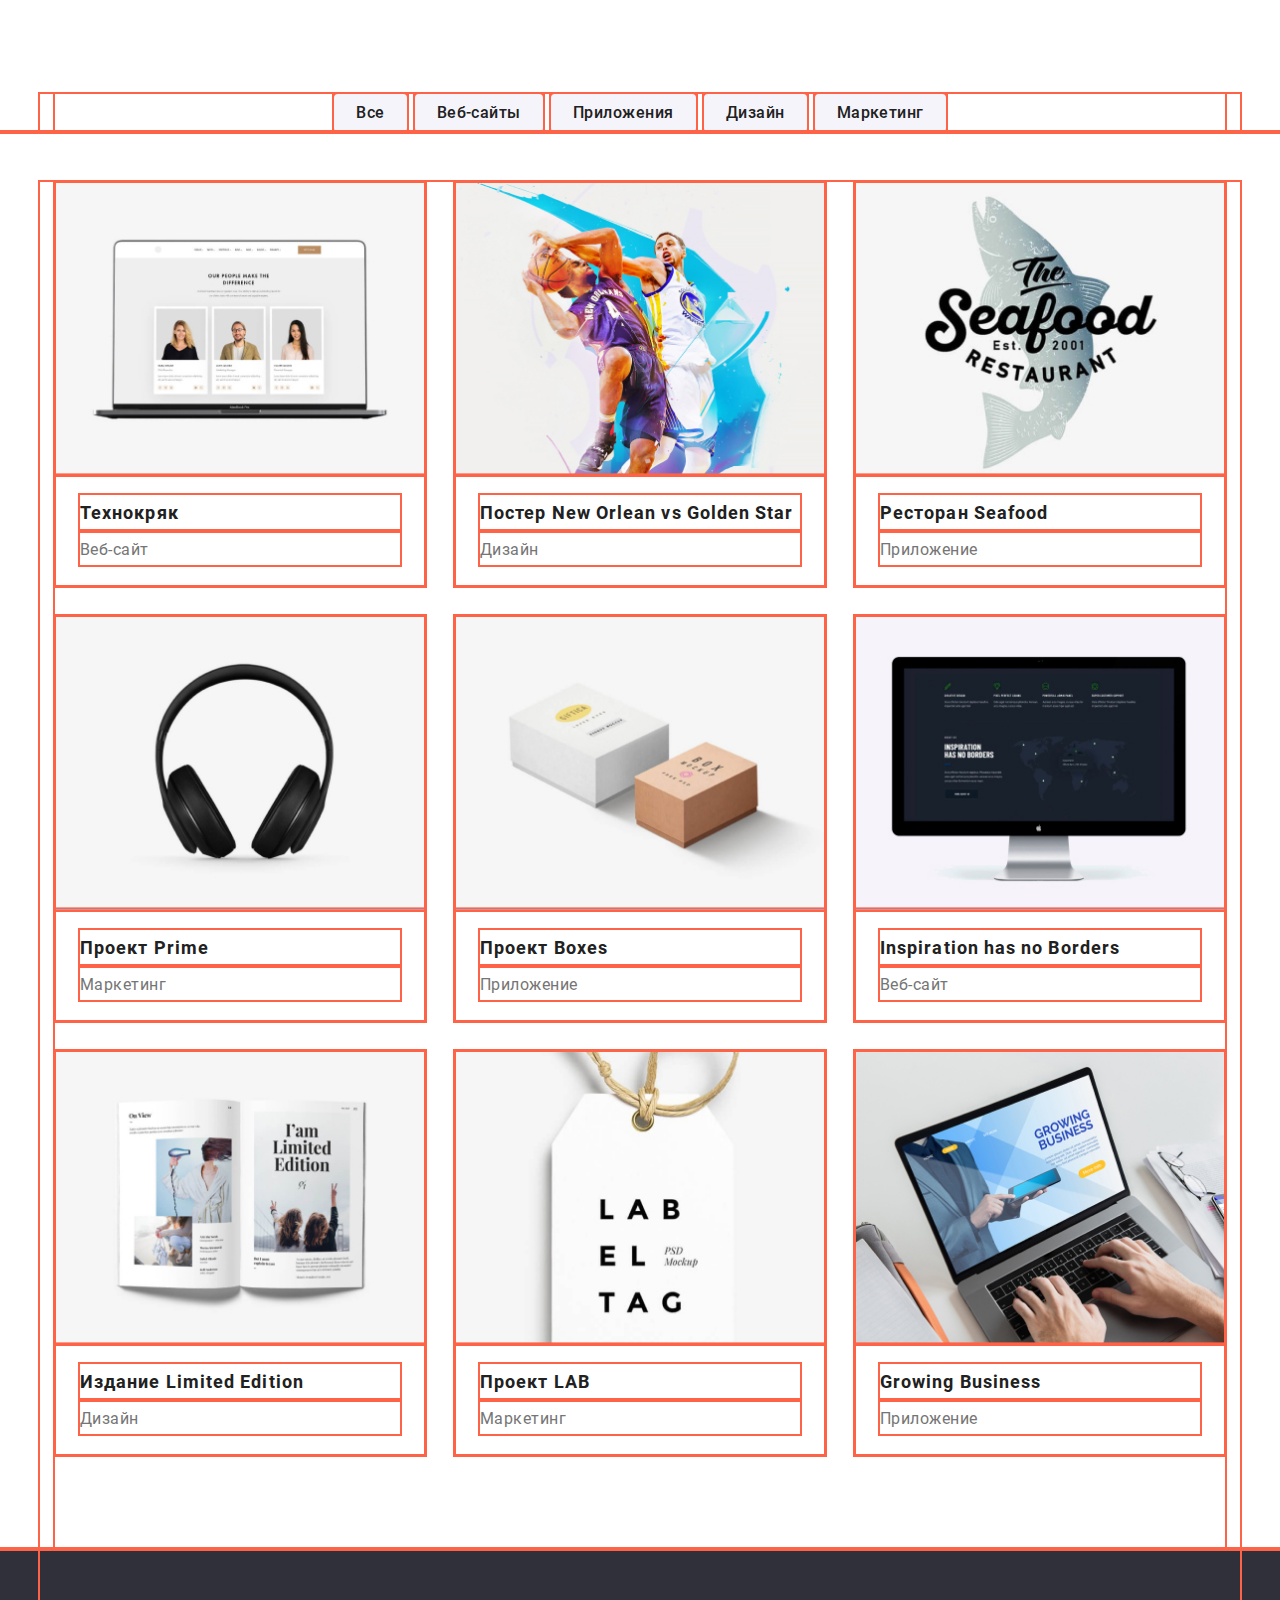
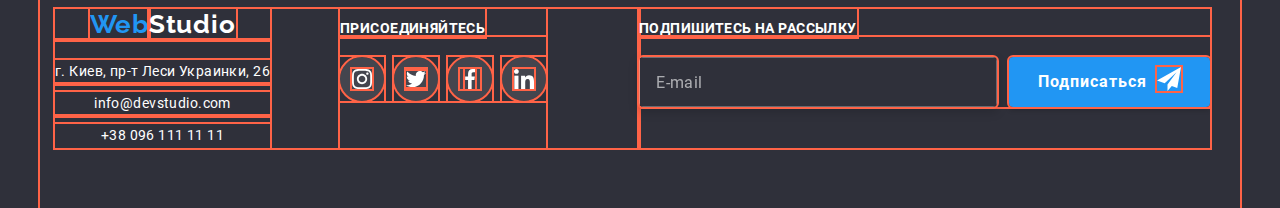
==== commit 643a0e9b: "main" ====
--- a/portfolio.html
+++ b/portfolio.html
@@ -11,7 +11,7 @@
 </head>
 
 <body>
-    <header class="header">
+    <!--<header class="header">
         <div class="container header-container">
             <a href="./index.html" class="link logo"><span class="logo-web">Web</span><span
                     class="logo-studio">Studio</span></a>
@@ -35,7 +35,7 @@
                         +38 096 111 11 11</a></li>
             </ul>
         </div>
-    </header>
+    </header>-->
 
     
     <main>
@@ -51,7 +51,7 @@
             </div>
         </section> 
        
-        <section class="section"> 
+        <section class="section section-poject"> 
             <div class="container"> 
                  <ul class="list project-item">
                     <li class="project-item-kind">
@@ -183,81 +183,81 @@
             </div>
         </section>
     </main>
-<footer id="contacts">
-    <div class="container footer">
-        <div class="footer-logo">
-            <a href="./index.html" class="link logo"><span class="logo-web">Web</span><span
-                    class="logo-web-footer">Studio</span></a>
-            <address class="footer-address">
-                <ul class="list link-styles">
-                    <li>
-                        <a href="https://goo.gl/maps/qeXEW7dZXN9ULPdL6" target="_blank" rel="noopener noreferer"
-                            class="link">г. Киев, пр-т Леси Украинки, 26</a>
-                    </li>
-                    <li>
-                        <a href="mailto:info@devstudio.com" class="link footer-contact">info@devstudio.com</a>
-                    </li>
-                    <li>
-                        <a href="tel:+380961111111" class="link footer-contact">+38 096 111 11 11</a>
-                    </li>
-                </ul>
-            </address>
+    <footer id="contacts">
+        <div class="container footer">
+            <div class="footer-container">
+                <div class="footer-logo">
+                    <a href="./index.html" class="link logo"><span class="logo-web">Web</span><span class="logo-web-footer">Studio</span></a>
+                    <address class="footer-address">
+                        <ul class="list link-styles">
+                            <li>
+                                <a href="https://goo.gl/maps/qeXEW7dZXN9ULPdL6" target="_blank" rel="noopener noreferer" class="link">г. Киев, пр-т Леси Украинки, 26</a>
+                            </li>
+                            <li>
+                                <a href="mailto:info@devstudio.com" class="link footer-contact">info@devstudio.com</a>
+                            </li>
+                            <li>
+                                <a href="tel:+380961111111" class="link footer-contact">+38 096 111 11 11</a>
+                            </li>
+                        </ul>
+                    </address>
+                </div>
+                <div class="footer-icons">
+                    <h3 class="footer-icons-title">Присоединяйтесь</h3>
+                    <ul class="list footer-social-icons">
+                        <li class="footer-social-icons-items">
+                            <a class="footer-social-icons-link" href="https://www.instagram.com/" target="_blank" rel="noopener noreferer"
+                                aria-label="Instagram">
+                                <svg class="footer-social-icons-svg">
+                                    <use href="./images/icons/sprite.svg#instagram"></use>
+                                </svg>
+                            </a>
+                        </li>
+                        <li class="footer-social-icons-items">
+                            <a class="footer-social-icons-link" href="https://twitter.com/" target="_blank" rel="noopener noreferer"
+                                aria-label="Twitter">
+                                <svg class="footer-social-icons-svg">
+                                    <use href="./images/icons/sprite.svg#twitter"></use>
+                                </svg>
+                            </a>
+                        </li>
+                        <li class="footer-social-icons-items">
+                            <a class="footer-social-icons-link" href="https://www.facebook.com/" target="_blank" rel="noopener noreferer"
+                                aria-label="Facebook">
+                                <svg class="footer-social-icons-svg">
+                                    <use href="./images/icons/sprite.svg#facebook"></use>
+                                </svg>
+                            </a>
+                        </li>
+                        <li class="footer-social-icons-items">
+                            <a class="footer-social-icons-link" href="https://www.linkedin.com/" target="_blank" rel="noopener noreferer"
+                                aria-label="Linkedin">
+                                <svg class="footer-social-icons-svg">
+                                    <use href="./images/icons/sprite.svg#linkedin"></use>
+                                </svg>
+                            </a>
+                        </li>
+                    </ul>
+                </div>
+            </div>
+            <div class="footer-icons-block">
+                <h3 class="footer-icons-title">Подпишитесь на рассылку</h3>
+                <div class="footer-form-block">
+                    <form class="footer-form">
+                        <div class="footer-form-fild">
+                            <input class="footer-form-input" type="email" name="mail" id="mail" placeholder="E-mail" />
+                        </div>
+
+                        <button type="submit" class="footer-btn">Подписаться
+                            <svg class="logo-send">
+                                <use href="./images/logo/sprite.svg#send"></use>
+                            </svg>
+                        </button>
+                    </form>    
+                </div>
+            </div>
         </div>
-        <div class="footer-icons">
-            <h3 class="footer-icons-title">Присоединяйтесь</h3>
-            <ul class="list footer-social-icons">
-                <li class="footer-social-icons-items">
-                    <a class="footer-social-icons-link" href="https://www.instagram.com/" target="_blank"
-                        rel="noopener noreferer" aria-label="Instagram">
-                        <svg class="footer-social-icons-svg">
-                            <use href="./images/icons/sprite.svg#instagram"></use>
-                        </svg>
-                    </a>
-                </li>
-                <li class="footer-social-icons-items">
-                    <a class="footer-social-icons-link" href="https://twitter.com/" target="_blank"
-                        rel="noopener noreferer" aria-label="Twitter">
-                        <svg class="footer-social-icons-svg">
-                            <use href="./images/icons/sprite.svg#twitter"></use>
-                        </svg>
-                    </a>
-                </li>
-                <li class="footer-social-icons-items">
-                    <a class="footer-social-icons-link" href="https://www.facebook.com/" target="_blank"
-                        rel="noopener noreferer" aria-label="Facebook">
-                        <svg class="footer-social-icons-svg">
-                            <use href="./images/icons/sprite.svg#facebook"></use>
-                        </svg>
-                    </a>
-                </li>
-                <li class="footer-social-icons-items">
-                    <a class="footer-social-icons-link" href="https://www.linkedin.com/" target="_blank"
-                        rel="noopener noreferer" aria-label="Linkedin">
-                        <svg class="footer-social-icons-svg">
-                            <use href="./images/icons/sprite.svg#linkedin"></use>
-                        </svg>
-                    </a>
-                </li>
-            </ul>
-        </div>
-        <div class="">
-            <h3 class="footer-icons-title">Подпишитесь на рассылку</h3>
-            <div class="">
-                <form class="footer-form">
-                    <div class="footer-form-fild">
-                        <input class="footer-form-input" type="email" name="mail" id="mail" placeholder="E-mail" />
-                    </div>
-
-                    <button type="submit" class="footer-btn">Подписаться
-                        <svg class="logo-send">
-                            <use href="./images/logo/sprite.svg#send"></use>
-                        </svg>
-                    </button>
-                </form>
-            </div>
-        </div>
-    </div>
-</footer>
+    </footer>
 </body>
 
 </html>--- a/css/portfolio.min.css
+++ b/css/portfolio.min.css
@@ -1,2 +1,2 @@
-.footer-btn,.btn{display:-webkit-box;display:-ms-flexbox;display:flex;-webkit-box-pack:center;-ms-flex-pack:center;justify-content:center;margin-top:0px;border-radius:4px;border:none;text-align:center;-webkit-transition:250ms cubic-bezier(0.4, 0, 0.2, 1);transition:250ms cubic-bezier(0.4, 0, 0.2, 1)}@font-face{font-family:"Roboto";font-style:normal;font-weight:400;src:url("../fonts/roboto/roboto-v20-latin_cyrillic-regular.eot");src:local("Roboto"),local("Roboto-Regular"),url("../fonts/roboto/roboto-v20-latin_cyrillic-regular.eot?#iefix") format("embedded-opentype"),url("../fonts/roboto/roboto-v20-latin_cyrillic-regular.woff2") format("woff2"),url("../fonts/roboto/roboto-v20-latin_cyrillic-regular.woff") format("woff"),url("../fonts/roboto/roboto-v20-latin_cyrillic-regular.ttf") format("truetype"),url("../fonts/roboto/roboto-v20-latin_cyrillic-regular.svg#Roboto") format("svg")}@font-face{font-family:"Roboto";font-style:normal;font-weight:500;src:url("../fonts/roboto/roboto-v20-latin_cyrillic-500.eot");src:local("Roboto Medium"),local("Roboto-Medium"),url("../fonts/roboto/roboto-v20-latin_cyrillic-500.eot?#iefix") format("embedded-opentype"),url("../fonts/roboto/roboto-v20-latin_cyrillic-500.woff2") format("woff2"),url("../fonts/roboto/roboto-v20-latin_cyrillic-500.woff") format("woff"),url("../fonts/roboto/roboto-v20-latin_cyrillic-500.ttf") format("truetype"),url("../fonts/roboto/roboto-v20-latin_cyrillic-500.svg#Roboto") format("svg")}@font-face{font-family:"Roboto";font-style:normal;font-weight:700;src:url("../fonts/roboto/roboto-v20-latin_cyrillic-700.eot");src:local("Roboto Bold"),local("Roboto-Bold"),url("../fonts/roboto/roboto-v20-latin_cyrillic-700.eot?#iefix") format("embedded-opentype"),url("../fonts/roboto/roboto-v20-latin_cyrillic-700.woff2") format("woff2"),url("../fonts/roboto/roboto-v20-latin_cyrillic-700.woff") format("woff"),url("../fonts/roboto/roboto-v20-latin_cyrillic-700.ttf") format("truetype"),url("../fonts/roboto/roboto-v20-latin_cyrillic-700.svg#Roboto") format("svg")}@font-face{font-family:"Roboto";font-style:normal;font-weight:900;src:url("../fonts/roboto/roboto-v20-latin_cyrillic-900.eot");src:local("Roboto Black"),local("Roboto-Black"),url("../fonts/roboto/roboto-v20-latin_cyrillic-900.eot?#iefix") format("embedded-opentype"),url("../fonts/roboto/roboto-v20-latin_cyrillic-900.woff2") format("woff2"),url("../fonts/roboto/roboto-v20-latin_cyrillic-900.woff") format("woff"),url("../fonts/roboto/roboto-v20-latin_cyrillic-900.ttf") format("truetype"),url("../fonts/roboto/roboto-v20-latin_cyrillic-900.svg#Roboto") format("svg")}body{font-family:Roboto,sans-serif;font-size:14px;line-height:1.71;letter-spacing:0.03em;color:#757575}*,::after,::before{-webkit-box-sizing:inherit;box-sizing:inherit;outline:2px solid tomato}html{-webkit-box-sizing:border-box;box-sizing:border-box}.container{width:100%;padding-left:15px;padding-right:15px;margin-left:auto;margin-right:auto}@media (min-width: 480px){.container{width:480px}}@media (min-width: 768px){.container{width:768px}}@media (min-width: 1200px){.container{width:1200px}}.header-container{width:1200px;padding-top:24px;padding-bottom:25px;display:-webkit-box;display:-ms-flexbox;display:flex;-webkit-box-pack:end;-ms-flex-pack:end;justify-content:flex-end;-webkit-box-align:center;-ms-flex-align:center;align-items:center}.header-container .logo{margin-right:93px}.header{background-color:#fff;border-bottom:1px solid #ececec}h1,h2,h3{margin-top:0px}.list{list-style:none;margin:0px;padding:0px}.section{padding-top:60px;padding-bottom:0px}@media (min-width: 1200px){.section{padding-top:94px}}.section-title{font-family:Roboto,sans-serif;font-size:28px;font-weight:700;line-height:1.18;letter-spacing:.03em;text-align:center;color:#212121;margin-top:0px;margin-bottom:0px}@media (min-width: 1200px){.section-title{font-size:36px;font-weight:700;line-height:1.16;letter-spacing:.03em}}.project-name{font-family:Roboto,sans-serif;font-size:18px;font-weight:700;line-height:2;letter-spacing:.06em;color:#212121;margin-bottom:0px}.project-form{font-family:Roboto,sans-serif;font-size:16px;font-weight:400;line-height:1.875;letter-spacing:.03em;color:#757575;padding-top:4px;margin:0px}.project-item{display:-webkit-box;display:-ms-flexbox;display:flex;-ms-flex-wrap:wrap;flex-wrap:wrap;padding-bottom:54px}.project-item-kind{display:block;border:1px solid #eee;width:calc((100% - 60px) / 3);background-color:#fff;-webkit-transition:250ms cubic-bezier(0.4, 0, 0.2, 1);transition:250ms cubic-bezier(0.4, 0, 0.2, 1)}.project-item-kind>img{display:block;width:100%;height:auto}.project-item-kind:nth-child(n+4){margin-top:30px}.project-item-kind:not(:nth-child(3n)){margin-right:30px}.project-item-kind .project-pictures>img{display:block;width:100%;height:auto}.project-item-kind:hover,.project-item-kind>.link:focus{-webkit-box-shadow:0px 1px 1px rgba(0,0,0,0.12),0px 4px 4px rgba(0,0,0,0.06),1px 4px 6px rgba(0,0,0,0.16);box-shadow:0px 1px 1px rgba(0,0,0,0.12),0px 4px 4px rgba(0,0,0,0.06),1px 4px 6px rgba(0,0,0,0.16)}.project-item-kind:hover .project-pictures-overlay,.project-item-kind>.link:focus .project-pictures-overlay{opacity:1;-webkit-transform:translateY(0%);transform:translateY(0%)}.project-pictures{position:relative;overflow:hidden}.project-pictures-overlay{position:absolute;margin:0px;top:0px;left:0px;padding:63px 24px;max-width:100%;max-height:100%;font-family:Roboto,sans-serif;font-size:18px;font-weight:400;line-height:1.56;letter-spacing:.03em;color:#fff;background-color:rgba(33,150,243,0.9);opacity:1;-webkit-transform:translateY(100%);transform:translateY(100%);-webkit-transition:-webkit-transform 250ms cubic-bezier(0.4, 0, 0.2, 1);transition:-webkit-transform 250ms cubic-bezier(0.4, 0, 0.2, 1);transition:transform 250ms cubic-bezier(0.4, 0, 0.2, 1);transition:transform 250ms cubic-bezier(0.4, 0, 0.2, 1), -webkit-transform 250ms cubic-bezier(0.4, 0, 0.2, 1)}.project-description{padding:20px 24px}footer{background-color:#2f303a;display:-webkit-box;display:-ms-flexbox;display:flex}.footer{display:-webkit-box;display:-ms-flexbox;display:flex;padding-top:60px}.footer-logo{margin-right:70px}.footer-address{padding-top:21px}.logo-web-footer{color:#fff}.footer-contact{color:rgba(255,255,255,0.7)}.footer-icons{margin-right:93px}.footer-icons-title{font-size:14px;font-weight:700;line-height:1.14;letter-spacing:.03em;text-transform:uppercase;color:#fff;padding-top:12px;margin-bottom:0px}.footer-social-icons{display:-webkit-box;display:-ms-flexbox;display:flex;padding-top:20px}.footer-social-icons-items:not(:last-child){margin-right:10px}.footer-social-icons-svg{width:20px;height:20px;fill:#fff}.footer-social-icons-link{display:-webkit-box;display:-ms-flexbox;display:flex;-webkit-box-pack:center;-ms-flex-pack:center;justify-content:center;-webkit-box-align:center;-ms-flex-align:center;align-items:center;width:44px;height:44px;background-color:rgba(255,255,255,0.1);border-radius:50%;-webkit-transition:250ms cubic-bezier(0.4, 0, 0.2, 1);transition:250ms cubic-bezier(0.4, 0, 0.2, 1)}.footer-social-icons-link:hover,.footer-social-icons-link:focus{background-color:#2196f3}.footer-form{display:-webkit-box;display:-ms-flexbox;display:flex;padding-top:20px}.footer-form-fild{width:358px;height:50px;border:1px solid rgba(255,255,255,0.3);-webkit-filter:drop-shadow(0px 4px 4px rgba(0,0,0,0.15));filter:drop-shadow(0px 4px 4px rgba(0,0,0,0.15));border-radius:4px;margin-right:12px}.footer-form-input{width:100%;height:100%;background-color:#2f303a;border:none;padding-left:16px;outline:none;font-family:Roboto,sans-serif;font-size:16px;font-weight:400;line-height:1.25;letter-spacing:.03em;-webkit-box-align:center;-ms-flex-align:center;align-items:center;color:#fff}.footer-form-input::-webkit-input-placeholder{color:rgba(255,255,255,0.6)}.footer-form-input:-ms-input-placeholder{color:rgba(255,255,255,0.6)}.footer-form-input::-ms-input-placeholder{color:rgba(255,255,255,0.6)}.footer-form-input::placeholder{color:rgba(255,255,255,0.6)}.footer-btn{padding:10px 29px;font-family:Roboto,sans-serif;font-size:16px;font-weight:700;line-height:1.87;letter-spacing:.06em;color:#fff;-webkit-box-shadow:0px 4px 4px rgba(0,0,0,0.15);box-shadow:0px 4px 4px rgba(0,0,0,0.15);background-color:#2196f3}.footer-btn:hover,.footer-btn:focus{background-color:#fff;color:#2196f3}.footer-btn:hover .logo-send,.footer-btn:hover .logo-send,.footer-btn:focus .logo-send,.footer-btn:focus .logo-send{fill:#2196f3}.footer-form-input:-webkit-autofill,.footer-form-input:-webkit-autofill:hover,.footer-form-input:-webkit-autofill:focus{-webkit-text-fill-color:#fff;-webkit-box-shadow:0 0 0px 1000px #2f303a inset}.menu{display:-webkit-inline-box;display:-ms-inline-flexbox;display:inline-flex}.menu .active{color:#2196f3}.menu .active::after{content:"";position:absolute;bottom:-125%;display:block;width:100%;height:4px;border-radius:2px;background-color:#2196f3}.menu-item:not(:last-child){position:relative;margin-right:50px}.navigation{display:-webkit-box;display:-ms-flexbox;display:flex;-webkit-box-align:center;-ms-flex-align:center;align-items:center;margin-right:auto}.logo-mail{display:-webkit-inline-box;display:-ms-inline-flexbox;display:inline-flex;-webkit-box-align:center;-ms-flex-align:center;align-items:center}.logo-mail{display:block;width:16px;height:12px;margin-right:10px;fill:#757575;-webkit-transition:250ms cubic-bezier(0.4, 0, 0.2, 1);transition:250ms cubic-bezier(0.4, 0, 0.2, 1)}.link:hover .logo-mail,.link:focus .logo-mail{fill:#2196f3}.logo-phone{display:-webkit-inline-box;display:-ms-inline-flexbox;display:inline-flex;-webkit-box-align:center;-ms-flex-align:center;align-items:center}.logo-phone{display:block;width:10px;height:16px;margin-right:10px;fill:#757575;-webkit-transition:250ms cubic-bezier(0.4, 0, 0.2, 1);transition:250ms cubic-bezier(0.4, 0, 0.2, 1)}.link:hover .logo-phone,.link:focus .logo-phone{fill:#2196f3}.logo{font-family:Raleway,sans-serif;font-size:26px;font-weight:700;line-height:1.19;letter-spacing:.03em}.logo-web{color:#2196f3}.logo-studio{color:#212121}.list-link{display:-webkit-box;display:-ms-flexbox;display:flex}.cont-link:not(:last-child){margin-right:30px}.link{color:inherit;text-decoration:none;-webkit-transition:250ms cubic-bezier(0.4, 0, 0.2, 1);transition:250ms cubic-bezier(0.4, 0, 0.2, 1)}.link:hover,.link:focus{color:#2196f3}.menu-link{font-size:14px;font-weight:500;line-height:1.14;letter-spacing:.02em;color:#212121}.contact-link{display:-webkit-box;display:-ms-flexbox;display:flex;-webkit-box-align:center;-ms-flex-align:center;align-items:center;font-size:14px;font-weight:500;line-height:1.14;letter-spacing:.02em;color:#757575}.container-item{display:-webkit-box;display:-ms-flexbox;display:flex;-webkit-box-pack:center;-ms-flex-pack:center;justify-content:center}.container-menu-item:not(:last-child){margin-right:8px}.btn{font-family:Roboto,sans-serif;font-size:16px;font-weight:500;line-height:1.625;letter-spacing:.03em;padding:6px 22px;color:#212121;background-color:#f5f4fa}.btn:hover,.btn:focus{color:#fff;background-color:#2196f3}.link-styles{font-style:normal;color:#fff;padding-bottom:60px}.link-styles>li{padding-top:9px}.logo-send{-webkit-box-align:center;-ms-flex-align:center;align-items:center;-webkit-box-pack:center;-ms-flex-pack:center;justify-content:center;width:24px;height:24px;margin-left:10px;fill:#fff;-webkit-transition:250ms cubic-bezier(0.4, 0, 0.2, 1);transition:250ms cubic-bezier(0.4, 0, 0.2, 1)}
+.footer-btn,.btn{display:-webkit-box;display:-ms-flexbox;display:flex;-webkit-box-pack:center;-ms-flex-pack:center;justify-content:center;margin-top:0px;border-radius:4px;border:none;text-align:center;-webkit-transition:250ms cubic-bezier(0.4, 0, 0.2, 1);transition:250ms cubic-bezier(0.4, 0, 0.2, 1)}@font-face{font-family:"Roboto";font-style:normal;font-weight:400;src:url("../fonts/roboto/roboto-v20-latin_cyrillic-regular.eot");src:local("Roboto"),local("Roboto-Regular"),url("../fonts/roboto/roboto-v20-latin_cyrillic-regular.eot?#iefix") format("embedded-opentype"),url("../fonts/roboto/roboto-v20-latin_cyrillic-regular.woff2") format("woff2"),url("../fonts/roboto/roboto-v20-latin_cyrillic-regular.woff") format("woff"),url("../fonts/roboto/roboto-v20-latin_cyrillic-regular.ttf") format("truetype"),url("../fonts/roboto/roboto-v20-latin_cyrillic-regular.svg#Roboto") format("svg")}@font-face{font-family:"Roboto";font-style:normal;font-weight:500;src:url("../fonts/roboto/roboto-v20-latin_cyrillic-500.eot");src:local("Roboto Medium"),local("Roboto-Medium"),url("../fonts/roboto/roboto-v20-latin_cyrillic-500.eot?#iefix") format("embedded-opentype"),url("../fonts/roboto/roboto-v20-latin_cyrillic-500.woff2") format("woff2"),url("../fonts/roboto/roboto-v20-latin_cyrillic-500.woff") format("woff"),url("../fonts/roboto/roboto-v20-latin_cyrillic-500.ttf") format("truetype"),url("../fonts/roboto/roboto-v20-latin_cyrillic-500.svg#Roboto") format("svg")}@font-face{font-family:"Roboto";font-style:normal;font-weight:700;src:url("../fonts/roboto/roboto-v20-latin_cyrillic-700.eot");src:local("Roboto Bold"),local("Roboto-Bold"),url("../fonts/roboto/roboto-v20-latin_cyrillic-700.eot?#iefix") format("embedded-opentype"),url("../fonts/roboto/roboto-v20-latin_cyrillic-700.woff2") format("woff2"),url("../fonts/roboto/roboto-v20-latin_cyrillic-700.woff") format("woff"),url("../fonts/roboto/roboto-v20-latin_cyrillic-700.ttf") format("truetype"),url("../fonts/roboto/roboto-v20-latin_cyrillic-700.svg#Roboto") format("svg")}@font-face{font-family:"Roboto";font-style:normal;font-weight:900;src:url("../fonts/roboto/roboto-v20-latin_cyrillic-900.eot");src:local("Roboto Black"),local("Roboto-Black"),url("../fonts/roboto/roboto-v20-latin_cyrillic-900.eot?#iefix") format("embedded-opentype"),url("../fonts/roboto/roboto-v20-latin_cyrillic-900.woff2") format("woff2"),url("../fonts/roboto/roboto-v20-latin_cyrillic-900.woff") format("woff"),url("../fonts/roboto/roboto-v20-latin_cyrillic-900.ttf") format("truetype"),url("../fonts/roboto/roboto-v20-latin_cyrillic-900.svg#Roboto") format("svg")}body{font-family:Roboto,sans-serif;font-size:14px;line-height:1.71;letter-spacing:0.03em;color:#757575}*,::after,::before{-webkit-box-sizing:inherit;box-sizing:inherit;outline:2px solid tomato}html{-webkit-box-sizing:border-box;box-sizing:border-box}.container{width:100%;padding-left:15px;padding-right:15px;margin-left:auto;margin-right:auto}@media (min-width: 480px){.container{width:480px}}@media (min-width: 768px){.container{width:768px}}@media (min-width: 1200px){.container{width:1200px}}.header-container{width:1200px;padding-top:24px;padding-bottom:25px;display:-webkit-box;display:-ms-flexbox;display:flex;-webkit-box-pack:end;-ms-flex-pack:end;justify-content:flex-end;-webkit-box-align:center;-ms-flex-align:center;align-items:center}.header-container .logo{margin-right:93px}.header{background-color:#fff;border-bottom:1px solid #ececec}h1,h2,h3{margin-top:0px}.list{list-style:none;margin:0px;padding:0px}.section{padding-top:60px;padding-bottom:0px}@media (min-width: 1200px){.section{padding-top:94px}}.section-title{font-family:Roboto,sans-serif;font-size:28px;font-weight:700;line-height:1.18;letter-spacing:.03em;text-align:center;color:#212121;margin-top:0px;margin-bottom:0px}@media (min-width: 1200px){.section-title{font-size:36px;font-weight:700;line-height:1.16;letter-spacing:.03em}}.section-poject{padding-top:40px}@media (min-width: 768px){.section-poject{padding-top:30px}}@media (min-width: 1200px){.section-poject{padding-top:50px}}.project-item{display:-webkit-box;display:-ms-flexbox;display:flex;-webkit-box-orient:vertical;-webkit-box-direction:normal;-ms-flex-direction:column;flex-direction:column;padding-bottom:60px}@media (min-width: 768px){.project-item{-webkit-box-orient:horizontal;-webkit-box-direction:normal;-ms-flex-direction:row;flex-direction:row;-ms-flex-wrap:wrap;flex-wrap:wrap}}@media (min-width: 1200px){.project-item{display:-webkit-box;display:-ms-flexbox;display:flex;-webkit-box-orient:horizontal;-webkit-box-direction:normal;-ms-flex-direction:row;flex-direction:row;-ms-flex-wrap:wrap;flex-wrap:wrap;padding-bottom:94px}}.project-name{font-family:Roboto,sans-serif;font-size:18px;font-weight:700;line-height:2;letter-spacing:.06em;color:#212121;margin-bottom:0px}.project-form{font-family:Roboto,sans-serif;font-size:16px;font-weight:400;line-height:1.875;letter-spacing:.03em;color:#757575;padding-top:4px;margin:0px}.project-item-kind{display:block;border:1px solid #eee;width:450px;background-color:#fff;-webkit-transition:250ms cubic-bezier(0.4, 0, 0.2, 1);transition:250ms cubic-bezier(0.4, 0, 0.2, 1)}.project-item-kind>img{display:block;width:100%;height:auto}.project-item-kind:not(:first-child){margin-top:30px}.project-item-kind .project-pictures>img{display:block;width:100%;height:auto}.project-item-kind:hover,.project-item-kind>.link:focus{-webkit-box-shadow:0px 1px 1px rgba(0,0,0,0.12),0px 4px 4px rgba(0,0,0,0.06),1px 4px 6px rgba(0,0,0,0.16);box-shadow:0px 1px 1px rgba(0,0,0,0.12),0px 4px 4px rgba(0,0,0,0.06),1px 4px 6px rgba(0,0,0,0.16)}.project-item-kind:hover .project-pictures-overlay,.project-item-kind>.link:focus .project-pictures-overlay{opacity:1;-webkit-transform:translateY(0%);transform:translateY(0%)}@media (min-width: 768px){.project-item-kind{width:calc((100% - 30px) / 2)}.project-item-kind:not(:first-child){margin-top:0px}.project-item-kind:nth-child(2n+1){margin-right:30px}.project-item-kind:nth-child(n+3){margin-top:30px}}@media (min-width: 1200px){.project-item-kind{width:calc((100% - 60px) / 3)}.project-item-kind:not(:first-child){margin-top:0px}.project-item-kind:nth-child(n+4){margin-top:30px}.project-item-kind:nth-child(2n+1){margin-right:0px}.project-item-kind:not(:nth-child(3n)){margin-right:30px}}.project-pictures{position:relative;overflow:hidden}.project-pictures-overlay{position:absolute;margin:0px;top:0px;left:0px;padding:63px 24px;max-width:100%;max-height:100%;font-family:Roboto,sans-serif;font-size:18px;font-weight:400;line-height:1.56;letter-spacing:.03em;color:#fff;background-color:rgba(33,150,243,0.9);opacity:1;-webkit-transform:translateY(100%);transform:translateY(100%);-webkit-transition:-webkit-transform 250ms cubic-bezier(0.4, 0, 0.2, 1);transition:-webkit-transform 250ms cubic-bezier(0.4, 0, 0.2, 1);transition:transform 250ms cubic-bezier(0.4, 0, 0.2, 1);transition:transform 250ms cubic-bezier(0.4, 0, 0.2, 1), -webkit-transform 250ms cubic-bezier(0.4, 0, 0.2, 1)}.project-description{padding:20px 24px}footer{background-color:#2f303a}.footer{display:block;padding-top:60px}@media (min-width: 1200px){.footer{display:-webkit-box;display:-ms-flexbox;display:flex}}@media (min-width: 1200px){.footer{display:-webkit-box;display:-ms-flexbox;display:flex;padding-bottom:60px}}@media (min-width: 768px){.footer-container{display:-webkit-box;display:-ms-flexbox;display:flex;-webkit-box-pack:justify;-ms-flex-pack:justify;justify-content:space-between}}@media (min-width: 1200px){.footer-container{-webkit-box-pack:start;-ms-flex-pack:start;justify-content:flex-start}}.footer-logo{display:block}@media (min-width: 768px){.footer-logo{margin-left:60px}}@media (min-width: 1200px){.footer-logo{margin-left:0px;margin-right:70px}}.footer-logo>a{display:-webkit-box;display:-ms-flexbox;display:flex;-webkit-box-pack:center;-ms-flex-pack:center;justify-content:center;-webkit-box-align:center;-ms-flex-align:center;align-items:center}.footer-address{display:block;padding-top:20px}.link-styles{font-style:normal;color:#fff;padding-bottom:60px}@media (min-width: 768px){.link-styles{padding-bottom:0px}}.link-styles>li{padding-top:8px}.link-styles>li>a{display:-webkit-box;display:-ms-flexbox;display:flex;-webkit-box-pack:center;-ms-flex-pack:center;justify-content:center}.link-styles>li:first-child{padding-top:0px}.logo-web-footer{color:#fff}.footer-contact{color:rgba(255,255,255,0.7)}.footer-icons{display:block;-webkit-box-orient:vertical;-webkit-box-direction:normal;-ms-flex-direction:column;flex-direction:column;-webkit-box-pack:center;-ms-flex-pack:center;justify-content:center;-webkit-box-align:center;-ms-flex-align:center;align-items:center}@media (min-width: 768px){.footer-icons{margin-right:75px;margin-top:5px}}@media (min-width: 1200px){.footer-icons{display:-webkit-box;display:-ms-flexbox;display:flex;margin-right:93px;margin-top:0px;-webkit-box-pack:start;-ms-flex-pack:start;justify-content:flex-start;-webkit-box-align:start;-ms-flex-align:start;align-items:flex-start}}.footer-icons-block{display:block;-webkit-box-orient:vertical;-webkit-box-direction:normal;-ms-flex-direction:column;flex-direction:column;-webkit-box-pack:center;-ms-flex-pack:center;justify-content:center;-webkit-box-align:center;-ms-flex-align:center;align-items:center;padding-top:60px}@media (min-width: 1200px){.footer-icons-block{display:-webkit-box;display:-ms-flexbox;display:flex;-webkit-box-pack:start;-ms-flex-pack:start;justify-content:flex-start;-webkit-box-align:start;-ms-flex-align:start;align-items:flex-start;padding-top:0px}}@media (min-width: 1200px){.footer-form-block{display:-webkit-box;display:-ms-flexbox;display:flex}}.footer-icons-title{font-size:14px;font-weight:700;line-height:1.14;letter-spacing:.03em;text-transform:uppercase;color:#fff;margin-bottom:0px;text-align:center}@media (min-width: 1200px){.footer-icons-title{padding-top:12px;-webkit-box-align:start;-ms-flex-align:start;align-items:flex-start}}.footer-social-icons{display:-webkit-box;display:-ms-flexbox;display:flex;padding-top:20px;-webkit-box-pack:center;-ms-flex-pack:center;justify-content:center}.footer-social-icons-items:not(:last-child){margin-right:10px}.footer-social-icons-svg{width:20px;height:20px;fill:#fff}.footer-social-icons-link{display:-webkit-box;display:-ms-flexbox;display:flex;-webkit-box-pack:center;-ms-flex-pack:center;justify-content:center;-webkit-box-align:center;-ms-flex-align:center;align-items:center;width:44px;height:44px;background-color:rgba(255,255,255,0.1);border-radius:50%;-webkit-transition:250ms cubic-bezier(0.4, 0, 0.2, 1);transition:250ms cubic-bezier(0.4, 0, 0.2, 1)}.footer-social-icons-link:hover,.footer-social-icons-link:focus{background-color:#2196f3}.footer-form{display:-webkit-box;display:-ms-flexbox;display:flex;-webkit-box-orient:vertical;-webkit-box-direction:normal;-ms-flex-direction:column;flex-direction:column;-webkit-box-pack:center;-ms-flex-pack:center;justify-content:center;-webkit-box-align:center;-ms-flex-align:center;align-items:center;padding-top:20px;padding-bottom:60px}@media (min-width: 1200px){.footer-form{padding-bottom:0px;-webkit-box-orient:horizontal;-webkit-box-direction:normal;-ms-flex-direction:row;flex-direction:row}}.footer-form-fild{width:100%;height:50px;border:1px solid rgba(255,255,255,0.3);-webkit-filter:drop-shadow(0px 4px 4px rgba(0,0,0,0.15));filter:drop-shadow(0px 4px 4px rgba(0,0,0,0.15));border-radius:4px;text-align:center}@media (min-width: 768px){.footer-form-fild{width:450px}}@media (min-width: 1200px){.footer-form-fild{width:358px;margin-right:12px}}.footer-form-input{width:100%;height:100%;background-color:#2f303a;border:none;padding-left:16px;outline:none;font-family:Roboto,sans-serif;font-size:16px;font-weight:400;line-height:1.25;letter-spacing:.03em;-webkit-box-align:center;-ms-flex-align:center;align-items:center;color:#fff}.footer-form-input::-webkit-input-placeholder{color:rgba(255,255,255,0.6)}.footer-form-input:-ms-input-placeholder{color:rgba(255,255,255,0.6)}.footer-form-input::-ms-input-placeholder{color:rgba(255,255,255,0.6)}.footer-form-input::placeholder{color:rgba(255,255,255,0.6)}.footer-btn{padding:10px 29px;margin-top:20px;font-family:Roboto,sans-serif;font-size:16px;font-weight:700;line-height:1.87;letter-spacing:.06em;color:#fff;-webkit-box-shadow:0px 4px 4px rgba(0,0,0,0.15);box-shadow:0px 4px 4px rgba(0,0,0,0.15);background-color:#2196f3}.footer-btn:hover,.footer-btn:focus{background-color:#fff;color:#2196f3}.footer-btn:hover .logo-send,.footer-btn:hover .logo-send,.footer-btn:focus .logo-send,.footer-btn:focus .logo-send{fill:#2196f3}@media (min-width: 1200px){.footer-btn{margin-top:0px}}.footer-form-input:-webkit-autofill,.footer-form-input:-webkit-autofill:hover,.footer-form-input:-webkit-autofill:focus{-webkit-text-fill-color:#fff;-webkit-box-shadow:0 0 0px 1000px #2f303a inset}.menu{display:-webkit-inline-box;display:-ms-inline-flexbox;display:inline-flex}.menu .active{color:#2196f3}.menu .active::after{content:"";position:absolute;bottom:-125%;display:block;width:100%;height:4px;border-radius:2px;background-color:#2196f3}.menu-item:not(:last-child){position:relative;margin-right:50px}.navigation{display:-webkit-box;display:-ms-flexbox;display:flex;-webkit-box-align:center;-ms-flex-align:center;align-items:center;margin-right:auto}.logo-mail{display:-webkit-inline-box;display:-ms-inline-flexbox;display:inline-flex;-webkit-box-align:center;-ms-flex-align:center;align-items:center}.logo-mail{display:block;width:16px;height:12px;margin-right:10px;fill:#757575;-webkit-transition:250ms cubic-bezier(0.4, 0, 0.2, 1);transition:250ms cubic-bezier(0.4, 0, 0.2, 1)}.link:hover .logo-mail,.link:focus .logo-mail{fill:#2196f3}.logo-phone{display:-webkit-inline-box;display:-ms-inline-flexbox;display:inline-flex;-webkit-box-align:center;-ms-flex-align:center;align-items:center}.logo-phone{display:block;width:10px;height:16px;margin-right:10px;fill:#757575;-webkit-transition:250ms cubic-bezier(0.4, 0, 0.2, 1);transition:250ms cubic-bezier(0.4, 0, 0.2, 1)}.link:hover .logo-phone,.link:focus .logo-phone{fill:#2196f3}.logo{font-family:Raleway,sans-serif;font-size:24px;font-weight:700;line-height:1.16;letter-spacing:.03em}@media (min-width: 1200px){.logo{font-size:26px;font-weight:700;line-height:1.19;letter-spacing:.03em}}.logo-web{color:#2196f3}.logo-studio{color:#212121}.list-link{display:-webkit-box;display:-ms-flexbox;display:flex}.cont-link:not(:last-child){margin-right:30px}.link{color:inherit;text-decoration:none;-webkit-transition:250ms cubic-bezier(0.4, 0, 0.2, 1);transition:250ms cubic-bezier(0.4, 0, 0.2, 1)}.link:hover,.link:focus{color:#2196f3}.menu-link{font-size:14px;font-weight:500;line-height:1.14;letter-spacing:.02em;color:#212121}.contact-link{display:-webkit-box;display:-ms-flexbox;display:flex;-webkit-box-align:center;-ms-flex-align:center;align-items:center;font-size:14px;font-weight:500;line-height:1.14;letter-spacing:.02em;color:#757575}.container-item{display:-webkit-box;display:-ms-flexbox;display:flex;-ms-flex-wrap:wrap;flex-wrap:wrap}@media (min-width: 768px){.container-item{-ms-flex-wrap:nowrap;flex-wrap:nowrap;-webkit-box-pack:center;-ms-flex-pack:center;justify-content:center}}.container-menu-item:not(:last-child){margin-right:8px}.container-menu-item:nth-child(n+4){margin-top:15px}@media (min-width: 768px){.container-menu-item:nth-child(n+4){margin-top:0px}}.btn{font-family:Roboto,sans-serif;font-size:16px;font-weight:500;line-height:1.625;letter-spacing:.03em;padding:6px 22px;color:#212121;background-color:#f5f4fa}.btn:hover,.btn:focus{color:#fff;background-color:#2196f3}.logo-send{-webkit-box-align:center;-ms-flex-align:center;align-items:center;-webkit-box-pack:center;-ms-flex-pack:center;justify-content:center;width:24px;height:24px;margin-left:10px;fill:#fff;-webkit-transition:250ms cubic-bezier(0.4, 0, 0.2, 1);transition:250ms cubic-bezier(0.4, 0, 0.2, 1)}
 /*# sourceMappingURL=portfolio.min.css.map */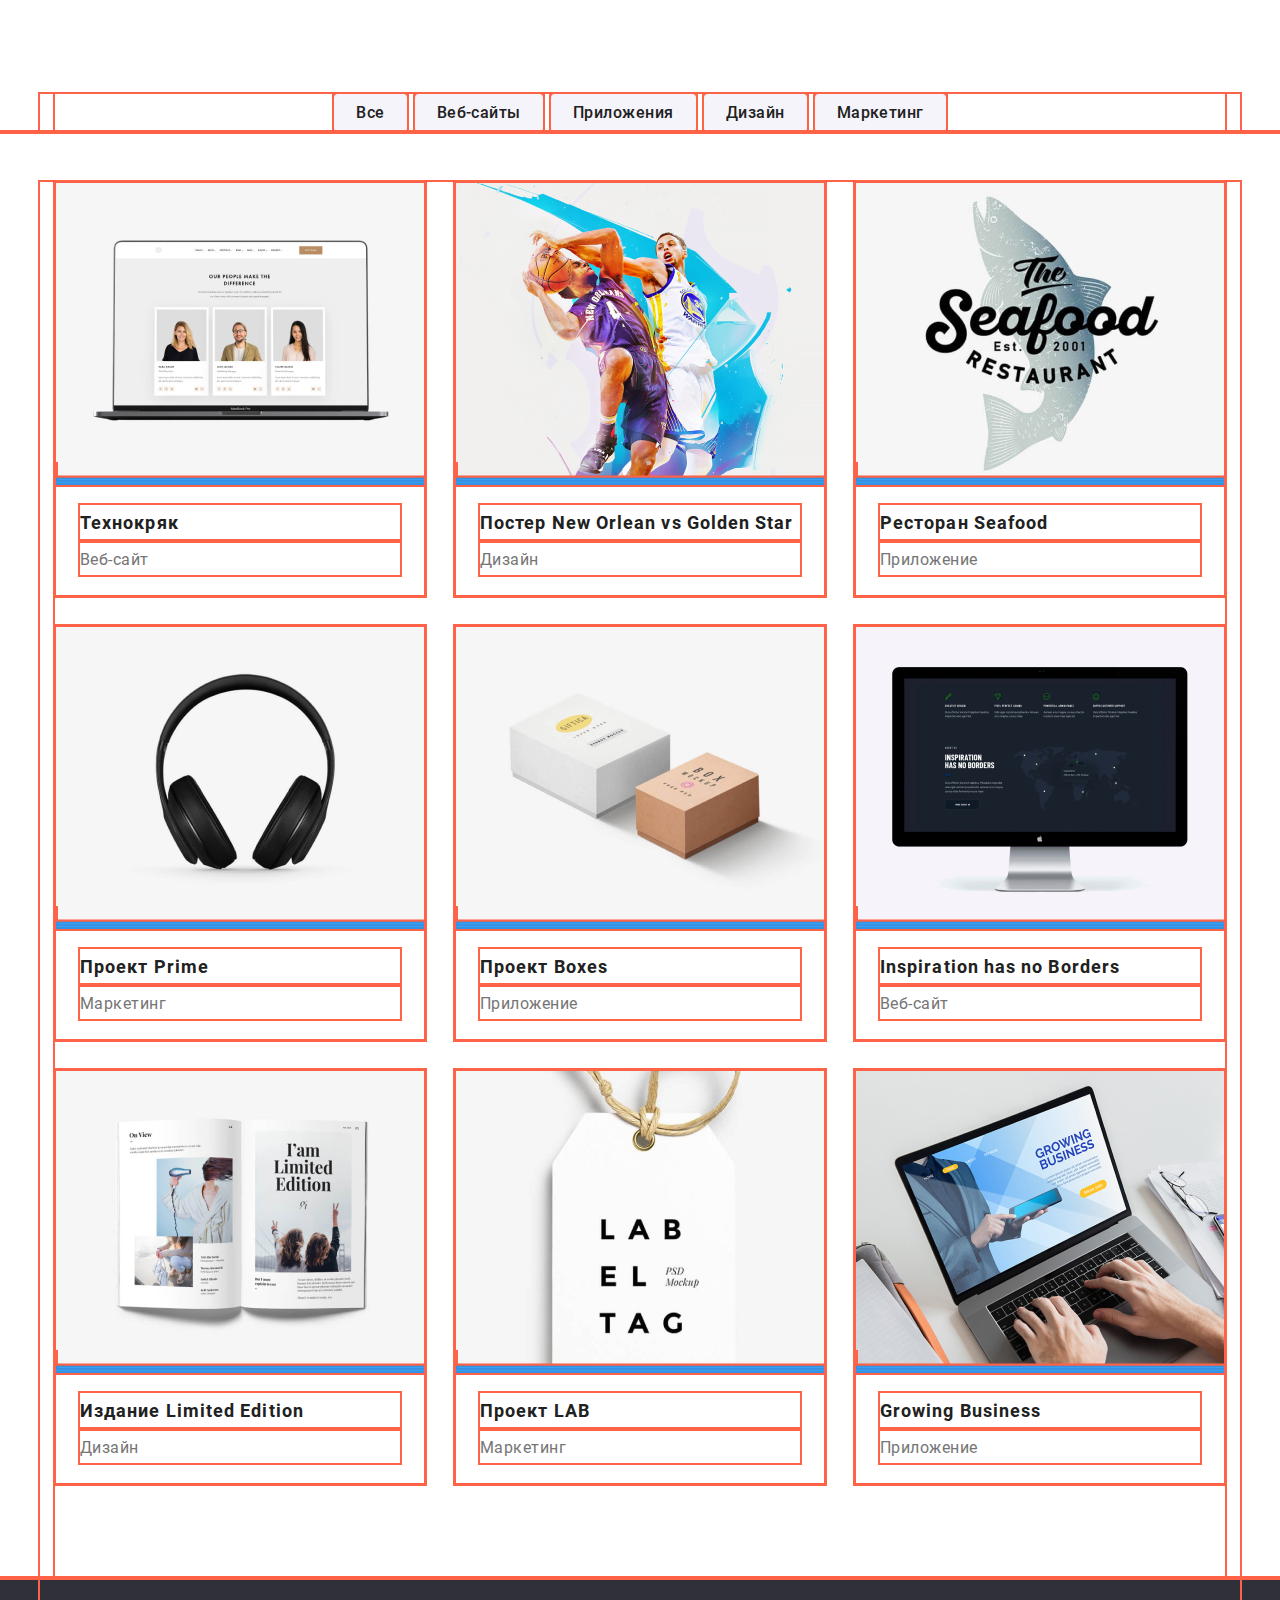
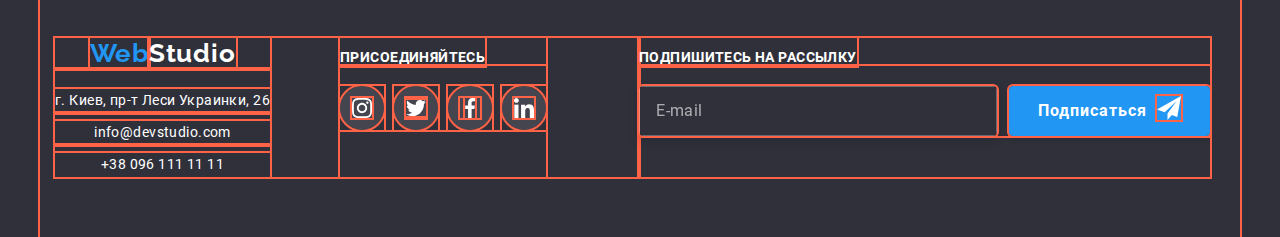
==== commit 7e89d008: "main" ====
--- a/portfolio.html
+++ b/portfolio.html
@@ -56,8 +56,14 @@
                  <ul class="list project-item">
                     <li class="project-item-kind">
                         <a href="" class="link">
-                            <div class="project-pictures">  
-                                <img src="./images/portfolio/img1.jpg" width="370" height="294" alt="Технокряк"/>
+                            <div class="project-pictures"> 
+                                <picture>
+                                    <source srcset="./images/portfolio/desktop/img1.jpg 1x, ./images/portfolio/desktop/img1@2x.jpg 2x" media="(min-width: 1200px)" />
+                                    <source srcset="./images/portfolio/tablet/img1.jpg 1x, ./images/portfolio/tablet/img1@2x.jpg 2x" media="(min-width: 768px)" />
+                                    <source srcset="./images/portfolio/mobile/img1.jpg 1x, ./images/portfolio/mobile/img1@2x.jpg 2x" media="(max-width: 767px)" />                            
+                                    <img src="./images/portfolio/img1.jpg" alt="Технокряк"/>
+                                </picture> 
+                                <!--width="370" height="294"-->
                                 <p class="project-pictures-overlay">Технокряк это современная площадка распространения коронавируса. Компании используют эту платформу для цифрового
                                 шпионажа и атак на защищённые сервера конкурентов.</p>
                             </div>
@@ -70,7 +76,12 @@
                     <li class="project-item-kind">
                         <a href="" class="link">
                             <div class="project-pictures">
-                                <img class="img" src="./images/portfolio/img2.jpg" width="370" height="294" alt="New Orlean vs Golden Star" />
+                                <picture>
+                                    <source srcset="./images/portfolio/desktop/img2.jpg 1x, ./images/portfolio/desktop/img2@2x.jpg 2x" media="(min-width: 1200px)" />
+                                    <source srcset="./images/portfolio/tablet/img2.jpg 1x, ./images/portfolio/tablet/img2@2x.jpg 2x" media="(min-width: 768px)" />
+                                    <source srcset="./images/portfolio/mobile/img2.jpg 1x, ./images/portfolio/mobile/img2@2x.jpg 2x" media="(max-width: 767px)" />                            
+                                    <img class="img" src="./images/portfolio/img2.jpg" alt="New Orlean vs Golden Star" />
+                                </picture> 
                                 <p class="project-pictures-overlay">Технокряк это современная площадка распространения коронавируса. Компании используют
                                 эту платформу для цифрового
                                 шпионажа и атак на защищённые сервера конкурентов.</p>
@@ -84,7 +95,13 @@
                     <li class="project-item-kind">
                         <a href="" class="link">
                             <div class="project-pictures">
-                                <img src="./images/portfolio/img3.jpg" width="370" height="294" alt="Seafood" />
+                                <picture>
+                                    <source srcset="./images/portfolio/desktop/img3.jpg 1x, ./images/portfolio/desktop/img3@2x.jpg 2x" media="(min-width: 1200px)" />
+                                    <source srcset="./images/portfolio/tablet/img3.jpg 1x, ./images/portfolio/tablet/img3@2x.jpg 2x" media="(min-width: 768px)" />
+                                    <source srcset="./images/portfolio/mobile/img3.jpg 1x, ./images/portfolio/mobile/img3@2x.jpg 2x" media="(max-width: 767px)" />                            
+                                    <img src="./images/portfolio/img3.jpg" alt="Seafood" />
+                                </picture> 
+                                
                                 <p class="project-pictures-overlay">Технокряк это современная площадка распространения коронавируса. Компании используют
                                 эту платформу для цифрового
                                 шпионажа и атак на защищённые сервера конкурентов.</p>
@@ -98,7 +115,13 @@
                     <li class="project-item-kind">
                         <a href="" class="link">
                             <div class="project-pictures">
-                                <img src="./images/portfolio/img4.jpg" width="370" height="294" alt="Prime" />
+                                <picture>
+                                    <source srcset="./images/portfolio/desktop/img4.jpg 1x, ./images/portfolio/desktop/img4@2x.jpg 2x" media="(min-width: 1200px)" />
+                                    <source srcset="./images/portfolio/tablet/img4.jpg 1x, ./images/portfolio/tablet/img4@2x.jpg 2x" media="(min-width: 768px)" />
+                                    <source srcset="./images/portfolio/mobile/img4.jpg 1x, ./images/portfolio/mobile/img4@2x.jpg 2x" media="(max-width: 767px)" />                            
+                                    <img src="./images/portfolio/img4.jpg" alt="Prime" />
+                                </picture> 
+                                
                                 <p class="project-pictures-overlay">Технокряк это современная площадка распространения коронавируса. Компании используют
                                 эту платформу для цифрового
                                 шпионажа и атак на защищённые сервера конкурентов.</p>
@@ -112,7 +135,13 @@
                     <li class="project-item-kind">
                         <a href="" class="link">
                             <div class="project-pictures">
-                                <img src="./images/portfolio/img5.jpg" width="370" height="294" alt="Boxes" />
+                                <picture>
+                                    <source srcset="./images/portfolio/desktop/img5.jpg 1x, ./images/portfolio/desktop/img5@2x.jpg 2x" media="(min-width: 1200px)" />
+                                    <source srcset="./images/portfolio/tablet/img5.jpg 1x, ./images/portfolio/tablet/img5@2x.jpg 2x" media="(min-width: 768px)" />
+                                    <source srcset="./images/portfolio/mobile/img5.jpg 1x, ./images/portfolio/mobile/img5@2x.jpg 2x" media="(max-width: 767px)" />                            
+                                    <img src="./images/portfolio/img5.jpg" alt="Boxes" />
+                                </picture> 
+                                
                                 <p class="project-pictures-overlay">Технокряк это современная площадка распространения коронавируса. Компании используют
                                 эту платформу для цифрового
                                 шпионажа и атак на защищённые сервера конкурентов.</p>
@@ -126,7 +155,13 @@
                     <li class="project-item-kind">
                         <a href="" class="link">
                             <div class="project-pictures">
-                                <img src="./images/portfolio/img6.jpg" width="370" height="294" alt="Inspiration has no Borders" />
+                                <picture>
+                                    <source srcset="./images/portfolio/desktop/img6.jpg 1x, ./images/portfolio/desktop/img6@2x.jpg 2x" media="(min-width: 1200px)" />
+                                    <source srcset="./images/portfolio/tablet/img6.jpg 1x, ./images/portfolio/tablet/img6@2x.jpg 2x" media="(min-width: 768px)" />
+                                    <source srcset="./images/portfolio/mobile/img6.jpg 1x, ./images/portfolio/mobile/img6@2x.jpg 2x" media="(max-width: 767px)" />                            
+                                    <img src="./images/portfolio/img6.jpg" alt="Inspiration has no Borders" />
+                                </picture> 
+                                
                                 <p class="project-pictures-overlay">Технокряк это современная площадка распространения коронавируса. Компании используют
                                 эту платформу для цифрового
                                 шпионажа и атак на защищённые сервера конкурентов.</p>
@@ -140,7 +175,13 @@
                     <li class="project-item-kind">
                         <a href="" class="link">
                             <div class="project-pictures">
-                                <img src="./images/portfolio/img7.jpg" width="370" height="294" alt="Limited Edition" />
+                                <picture>
+                                    <source srcset="./images/portfolio/desktop/img7.jpg 1x, ./images/portfolio/desktop/img7@2x.jpg 2x" media="(min-width: 1200px)" />
+                                    <source srcset="./images/portfolio/tablet/img7.jpg 1x, ./images/portfolio/tablet/img7@2x.jpg 2x" media="(min-width: 768px)" />
+                                    <source srcset="./images/portfolio/mobile/img7.jpg 1x, ./images/portfolio/mobile/img7@2x.jpg 2x" media="(max-width: 767px)" />                            
+                                    <img src="./images/portfolio/img7.jpg" alt="Limited Edition" />
+                                </picture> 
+                                
                                 <p class="project-pictures-overlay">Технокряк это современная площадка распространения коронавируса. Компании используют
                                  эту платформу для цифрового
                                 шпионажа и атак на защищённые сервера конкурентов.</p>
@@ -154,7 +195,13 @@
                     <li class="project-item-kind">
                         <a href="" class="link">
                             <div class="project-pictures">
-                                <img src="./images/portfolio/img8.jpg" width="370" height="294" alt="LAB" />
+                                <picture>
+                                    <source srcset="./images/portfolio/desktop/img8.jpg 1x, ./images/portfolio/desktop/img8@2x.jpg 2x" media="(min-width: 1200px)" />
+                                    <source srcset="./images/portfolio/tablet/img8.jpg 1x, ./images/portfolio/tablet/img8@2x.jpg 2x" media="(min-width: 768px)" />
+                                    <source srcset="./images/portfolio/mobile/img8.jpg 1x, ./images/portfolio/mobile/img8@2x.jpg 2x" media="(max-width: 767px)" />                            
+                                    <img src="./images/portfolio/img8.jpg" alt="LAB" />
+                                </picture> 
+                                
                                  <p class="project-pictures-overlay">Технокряк это современная площадка распространения коронавируса. Компании используют
                                 эту платформу для цифрового
                                 шпионажа и атак на защищённые сервера конкурентов.</p>
@@ -168,7 +215,13 @@
                     <li class="project-item-kind">
                         <a href="" class="link">
                             <div class="project-pictures">
-                                <img src="./images/portfolio/img9.jpg" width="370" height="294" alt="Business" />
+                                <picture>
+                                    <source srcset="./images/portfolio/desktop/img9.jpg 1x, ./images/portfolio/desktop/img9@2x.jpg 2x" media="(min-width: 1200px)" />
+                                    <source srcset="./images/portfolio/tablet/img9.jpg 1x, ./images/portfolio/tablet/img9@2x.jpg 2x" media="(min-width: 768px)" />
+                                    <source srcset="./images/portfolio/mobile/img9.jpg 1x, ./images/portfolio/mobile/img9@2x.jpg 2x" media="(max-width: 767px)" />                            
+                                    <img src="./images/portfolio/img9.jpg" alt="Business" />
+                                </picture> 
+                                
                                 <p class="project-pictures-overlay">Технокряк это современная площадка распространения коронавируса. Компании используют
                                 эту платформу для цифрового
                                 шпионажа и атак на защищённые сервера конкурентов.</p>
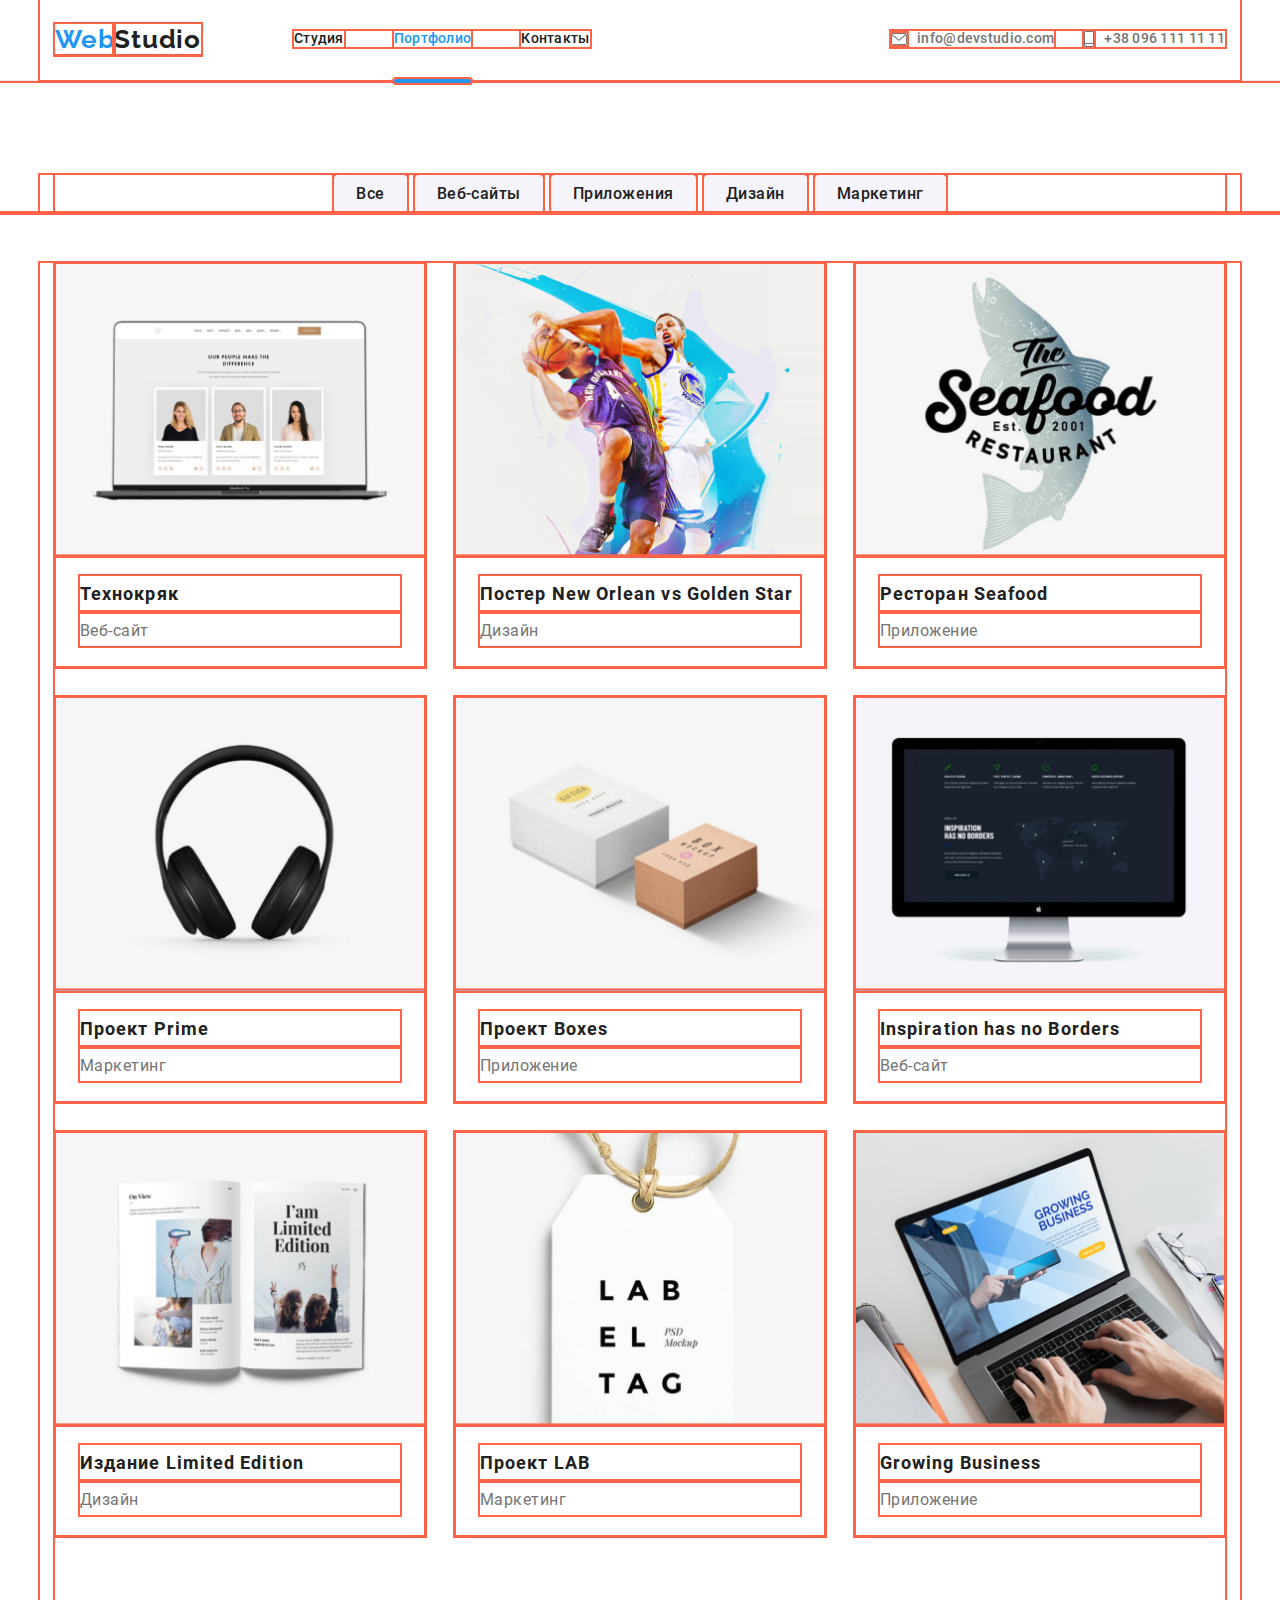
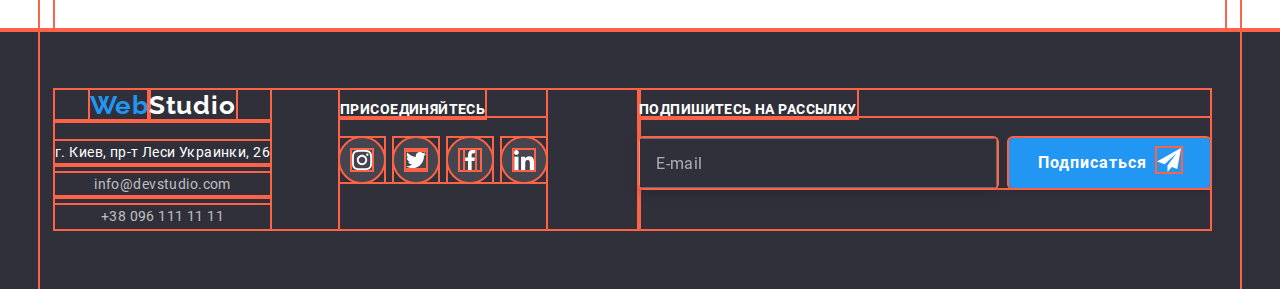
==== commit 55817438: "main" ====
--- a/portfolio.html
+++ b/portfolio.html
@@ -11,7 +11,7 @@
 </head>
 
 <body>
-    <!--<header class="header">
+    <header class="header">
         <div class="container header-container">
             <a href="./index.html" class="link logo"><span class="logo-web">Web</span><span
                     class="logo-studio">Studio</span></a>
@@ -35,7 +35,7 @@
                         +38 096 111 11 11</a></li>
             </ul>
         </div>
-    </header>-->
+    </header>
 
     
     <main>
--- a/css/portfolio.min.css
+++ b/css/portfolio.min.css
@@ -1,2 +1,2 @@
-.footer-btn,.btn{display:-webkit-box;display:-ms-flexbox;display:flex;-webkit-box-pack:center;-ms-flex-pack:center;justify-content:center;margin-top:0px;border-radius:4px;border:none;text-align:center;-webkit-transition:250ms cubic-bezier(0.4, 0, 0.2, 1);transition:250ms cubic-bezier(0.4, 0, 0.2, 1)}@font-face{font-family:"Roboto";font-style:normal;font-weight:400;src:url("../fonts/roboto/roboto-v20-latin_cyrillic-regular.eot");src:local("Roboto"),local("Roboto-Regular"),url("../fonts/roboto/roboto-v20-latin_cyrillic-regular.eot?#iefix") format("embedded-opentype"),url("../fonts/roboto/roboto-v20-latin_cyrillic-regular.woff2") format("woff2"),url("../fonts/roboto/roboto-v20-latin_cyrillic-regular.woff") format("woff"),url("../fonts/roboto/roboto-v20-latin_cyrillic-regular.ttf") format("truetype"),url("../fonts/roboto/roboto-v20-latin_cyrillic-regular.svg#Roboto") format("svg")}@font-face{font-family:"Roboto";font-style:normal;font-weight:500;src:url("../fonts/roboto/roboto-v20-latin_cyrillic-500.eot");src:local("Roboto Medium"),local("Roboto-Medium"),url("../fonts/roboto/roboto-v20-latin_cyrillic-500.eot?#iefix") format("embedded-opentype"),url("../fonts/roboto/roboto-v20-latin_cyrillic-500.woff2") format("woff2"),url("../fonts/roboto/roboto-v20-latin_cyrillic-500.woff") format("woff"),url("../fonts/roboto/roboto-v20-latin_cyrillic-500.ttf") format("truetype"),url("../fonts/roboto/roboto-v20-latin_cyrillic-500.svg#Roboto") format("svg")}@font-face{font-family:"Roboto";font-style:normal;font-weight:700;src:url("../fonts/roboto/roboto-v20-latin_cyrillic-700.eot");src:local("Roboto Bold"),local("Roboto-Bold"),url("../fonts/roboto/roboto-v20-latin_cyrillic-700.eot?#iefix") format("embedded-opentype"),url("../fonts/roboto/roboto-v20-latin_cyrillic-700.woff2") format("woff2"),url("../fonts/roboto/roboto-v20-latin_cyrillic-700.woff") format("woff"),url("../fonts/roboto/roboto-v20-latin_cyrillic-700.ttf") format("truetype"),url("../fonts/roboto/roboto-v20-latin_cyrillic-700.svg#Roboto") format("svg")}@font-face{font-family:"Roboto";font-style:normal;font-weight:900;src:url("../fonts/roboto/roboto-v20-latin_cyrillic-900.eot");src:local("Roboto Black"),local("Roboto-Black"),url("../fonts/roboto/roboto-v20-latin_cyrillic-900.eot?#iefix") format("embedded-opentype"),url("../fonts/roboto/roboto-v20-latin_cyrillic-900.woff2") format("woff2"),url("../fonts/roboto/roboto-v20-latin_cyrillic-900.woff") format("woff"),url("../fonts/roboto/roboto-v20-latin_cyrillic-900.ttf") format("truetype"),url("../fonts/roboto/roboto-v20-latin_cyrillic-900.svg#Roboto") format("svg")}body{font-family:Roboto,sans-serif;font-size:14px;line-height:1.71;letter-spacing:0.03em;color:#757575}*,::after,::before{-webkit-box-sizing:inherit;box-sizing:inherit;outline:2px solid tomato}html{-webkit-box-sizing:border-box;box-sizing:border-box}.container{width:100%;padding-left:15px;padding-right:15px;margin-left:auto;margin-right:auto}@media (min-width: 480px){.container{width:480px}}@media (min-width: 768px){.container{width:768px}}@media (min-width: 1200px){.container{width:1200px}}.header-container{width:1200px;padding-top:24px;padding-bottom:25px;display:-webkit-box;display:-ms-flexbox;display:flex;-webkit-box-pack:end;-ms-flex-pack:end;justify-content:flex-end;-webkit-box-align:center;-ms-flex-align:center;align-items:center}.header-container .logo{margin-right:93px}.header{background-color:#fff;border-bottom:1px solid #ececec}h1,h2,h3{margin-top:0px}.list{list-style:none;margin:0px;padding:0px}.section{padding-top:60px;padding-bottom:0px}@media (min-width: 1200px){.section{padding-top:94px}}.section-title{font-family:Roboto,sans-serif;font-size:28px;font-weight:700;line-height:1.18;letter-spacing:.03em;text-align:center;color:#212121;margin-top:0px;margin-bottom:0px}@media (min-width: 1200px){.section-title{font-size:36px;font-weight:700;line-height:1.16;letter-spacing:.03em}}.section-poject{padding-top:40px}@media (min-width: 768px){.section-poject{padding-top:30px}}@media (min-width: 1200px){.section-poject{padding-top:50px}}.project-item{display:-webkit-box;display:-ms-flexbox;display:flex;-webkit-box-orient:vertical;-webkit-box-direction:normal;-ms-flex-direction:column;flex-direction:column;padding-bottom:60px}@media (min-width: 768px){.project-item{-webkit-box-orient:horizontal;-webkit-box-direction:normal;-ms-flex-direction:row;flex-direction:row;-ms-flex-wrap:wrap;flex-wrap:wrap}}@media (min-width: 1200px){.project-item{display:-webkit-box;display:-ms-flexbox;display:flex;-webkit-box-orient:horizontal;-webkit-box-direction:normal;-ms-flex-direction:row;flex-direction:row;-ms-flex-wrap:wrap;flex-wrap:wrap;padding-bottom:94px}}.project-name{font-family:Roboto,sans-serif;font-size:18px;font-weight:700;line-height:2;letter-spacing:.06em;color:#212121;margin-bottom:0px}.project-form{font-family:Roboto,sans-serif;font-size:16px;font-weight:400;line-height:1.875;letter-spacing:.03em;color:#757575;padding-top:4px;margin:0px}.project-item-kind{display:block;border:1px solid #eee;width:450px;background-color:#fff;-webkit-transition:250ms cubic-bezier(0.4, 0, 0.2, 1);transition:250ms cubic-bezier(0.4, 0, 0.2, 1)}.project-item-kind>img{display:block;width:100%;height:auto}.project-item-kind:not(:first-child){margin-top:30px}.project-item-kind .project-pictures>img{display:block;width:100%;height:auto}.project-item-kind:hover,.project-item-kind>.link:focus{-webkit-box-shadow:0px 1px 1px rgba(0,0,0,0.12),0px 4px 4px rgba(0,0,0,0.06),1px 4px 6px rgba(0,0,0,0.16);box-shadow:0px 1px 1px rgba(0,0,0,0.12),0px 4px 4px rgba(0,0,0,0.06),1px 4px 6px rgba(0,0,0,0.16)}.project-item-kind:hover .project-pictures-overlay,.project-item-kind>.link:focus .project-pictures-overlay{opacity:1;-webkit-transform:translateY(0%);transform:translateY(0%)}@media (min-width: 768px){.project-item-kind{width:calc((100% - 30px) / 2)}.project-item-kind:not(:first-child){margin-top:0px}.project-item-kind:nth-child(2n+1){margin-right:30px}.project-item-kind:nth-child(n+3){margin-top:30px}}@media (min-width: 1200px){.project-item-kind{width:calc((100% - 60px) / 3)}.project-item-kind:not(:first-child){margin-top:0px}.project-item-kind:nth-child(n+4){margin-top:30px}.project-item-kind:nth-child(2n+1){margin-right:0px}.project-item-kind:not(:nth-child(3n)){margin-right:30px}}.project-pictures{position:relative;overflow:hidden}.project-pictures-overlay{position:absolute;margin:0px;top:0px;left:0px;padding:63px 24px;max-width:100%;max-height:100%;font-family:Roboto,sans-serif;font-size:18px;font-weight:400;line-height:1.56;letter-spacing:.03em;color:#fff;background-color:rgba(33,150,243,0.9);opacity:1;-webkit-transform:translateY(100%);transform:translateY(100%);-webkit-transition:-webkit-transform 250ms cubic-bezier(0.4, 0, 0.2, 1);transition:-webkit-transform 250ms cubic-bezier(0.4, 0, 0.2, 1);transition:transform 250ms cubic-bezier(0.4, 0, 0.2, 1);transition:transform 250ms cubic-bezier(0.4, 0, 0.2, 1), -webkit-transform 250ms cubic-bezier(0.4, 0, 0.2, 1)}.project-description{padding:20px 24px}footer{background-color:#2f303a}.footer{display:block;padding-top:60px}@media (min-width: 1200px){.footer{display:-webkit-box;display:-ms-flexbox;display:flex}}@media (min-width: 1200px){.footer{display:-webkit-box;display:-ms-flexbox;display:flex;padding-bottom:60px}}@media (min-width: 768px){.footer-container{display:-webkit-box;display:-ms-flexbox;display:flex;-webkit-box-pack:justify;-ms-flex-pack:justify;justify-content:space-between}}@media (min-width: 1200px){.footer-container{-webkit-box-pack:start;-ms-flex-pack:start;justify-content:flex-start}}.footer-logo{display:block}@media (min-width: 768px){.footer-logo{margin-left:60px}}@media (min-width: 1200px){.footer-logo{margin-left:0px;margin-right:70px}}.footer-logo>a{display:-webkit-box;display:-ms-flexbox;display:flex;-webkit-box-pack:center;-ms-flex-pack:center;justify-content:center;-webkit-box-align:center;-ms-flex-align:center;align-items:center}.footer-address{display:block;padding-top:20px}.link-styles{font-style:normal;color:#fff;padding-bottom:60px}@media (min-width: 768px){.link-styles{padding-bottom:0px}}.link-styles>li{padding-top:8px}.link-styles>li>a{display:-webkit-box;display:-ms-flexbox;display:flex;-webkit-box-pack:center;-ms-flex-pack:center;justify-content:center}.link-styles>li:first-child{padding-top:0px}.logo-web-footer{color:#fff}.footer-contact{color:rgba(255,255,255,0.7)}.footer-icons{display:block;-webkit-box-orient:vertical;-webkit-box-direction:normal;-ms-flex-direction:column;flex-direction:column;-webkit-box-pack:center;-ms-flex-pack:center;justify-content:center;-webkit-box-align:center;-ms-flex-align:center;align-items:center}@media (min-width: 768px){.footer-icons{margin-right:75px;margin-top:5px}}@media (min-width: 1200px){.footer-icons{display:-webkit-box;display:-ms-flexbox;display:flex;margin-right:93px;margin-top:0px;-webkit-box-pack:start;-ms-flex-pack:start;justify-content:flex-start;-webkit-box-align:start;-ms-flex-align:start;align-items:flex-start}}.footer-icons-block{display:block;-webkit-box-orient:vertical;-webkit-box-direction:normal;-ms-flex-direction:column;flex-direction:column;-webkit-box-pack:center;-ms-flex-pack:center;justify-content:center;-webkit-box-align:center;-ms-flex-align:center;align-items:center;padding-top:60px}@media (min-width: 1200px){.footer-icons-block{display:-webkit-box;display:-ms-flexbox;display:flex;-webkit-box-pack:start;-ms-flex-pack:start;justify-content:flex-start;-webkit-box-align:start;-ms-flex-align:start;align-items:flex-start;padding-top:0px}}@media (min-width: 1200px){.footer-form-block{display:-webkit-box;display:-ms-flexbox;display:flex}}.footer-icons-title{font-size:14px;font-weight:700;line-height:1.14;letter-spacing:.03em;text-transform:uppercase;color:#fff;margin-bottom:0px;text-align:center}@media (min-width: 1200px){.footer-icons-title{padding-top:12px;-webkit-box-align:start;-ms-flex-align:start;align-items:flex-start}}.footer-social-icons{display:-webkit-box;display:-ms-flexbox;display:flex;padding-top:20px;-webkit-box-pack:center;-ms-flex-pack:center;justify-content:center}.footer-social-icons-items:not(:last-child){margin-right:10px}.footer-social-icons-svg{width:20px;height:20px;fill:#fff}.footer-social-icons-link{display:-webkit-box;display:-ms-flexbox;display:flex;-webkit-box-pack:center;-ms-flex-pack:center;justify-content:center;-webkit-box-align:center;-ms-flex-align:center;align-items:center;width:44px;height:44px;background-color:rgba(255,255,255,0.1);border-radius:50%;-webkit-transition:250ms cubic-bezier(0.4, 0, 0.2, 1);transition:250ms cubic-bezier(0.4, 0, 0.2, 1)}.footer-social-icons-link:hover,.footer-social-icons-link:focus{background-color:#2196f3}.footer-form{display:-webkit-box;display:-ms-flexbox;display:flex;-webkit-box-orient:vertical;-webkit-box-direction:normal;-ms-flex-direction:column;flex-direction:column;-webkit-box-pack:center;-ms-flex-pack:center;justify-content:center;-webkit-box-align:center;-ms-flex-align:center;align-items:center;padding-top:20px;padding-bottom:60px}@media (min-width: 1200px){.footer-form{padding-bottom:0px;-webkit-box-orient:horizontal;-webkit-box-direction:normal;-ms-flex-direction:row;flex-direction:row}}.footer-form-fild{width:100%;height:50px;border:1px solid rgba(255,255,255,0.3);-webkit-filter:drop-shadow(0px 4px 4px rgba(0,0,0,0.15));filter:drop-shadow(0px 4px 4px rgba(0,0,0,0.15));border-radius:4px;text-align:center}@media (min-width: 768px){.footer-form-fild{width:450px}}@media (min-width: 1200px){.footer-form-fild{width:358px;margin-right:12px}}.footer-form-input{width:100%;height:100%;background-color:#2f303a;border:none;padding-left:16px;outline:none;font-family:Roboto,sans-serif;font-size:16px;font-weight:400;line-height:1.25;letter-spacing:.03em;-webkit-box-align:center;-ms-flex-align:center;align-items:center;color:#fff}.footer-form-input::-webkit-input-placeholder{color:rgba(255,255,255,0.6)}.footer-form-input:-ms-input-placeholder{color:rgba(255,255,255,0.6)}.footer-form-input::-ms-input-placeholder{color:rgba(255,255,255,0.6)}.footer-form-input::placeholder{color:rgba(255,255,255,0.6)}.footer-btn{padding:10px 29px;margin-top:20px;font-family:Roboto,sans-serif;font-size:16px;font-weight:700;line-height:1.87;letter-spacing:.06em;color:#fff;-webkit-box-shadow:0px 4px 4px rgba(0,0,0,0.15);box-shadow:0px 4px 4px rgba(0,0,0,0.15);background-color:#2196f3}.footer-btn:hover,.footer-btn:focus{background-color:#fff;color:#2196f3}.footer-btn:hover .logo-send,.footer-btn:hover .logo-send,.footer-btn:focus .logo-send,.footer-btn:focus .logo-send{fill:#2196f3}@media (min-width: 1200px){.footer-btn{margin-top:0px}}.footer-form-input:-webkit-autofill,.footer-form-input:-webkit-autofill:hover,.footer-form-input:-webkit-autofill:focus{-webkit-text-fill-color:#fff;-webkit-box-shadow:0 0 0px 1000px #2f303a inset}.menu{display:-webkit-inline-box;display:-ms-inline-flexbox;display:inline-flex}.menu .active{color:#2196f3}.menu .active::after{content:"";position:absolute;bottom:-125%;display:block;width:100%;height:4px;border-radius:2px;background-color:#2196f3}.menu-item:not(:last-child){position:relative;margin-right:50px}.navigation{display:-webkit-box;display:-ms-flexbox;display:flex;-webkit-box-align:center;-ms-flex-align:center;align-items:center;margin-right:auto}.logo-mail{display:-webkit-inline-box;display:-ms-inline-flexbox;display:inline-flex;-webkit-box-align:center;-ms-flex-align:center;align-items:center}.logo-mail{display:block;width:16px;height:12px;margin-right:10px;fill:#757575;-webkit-transition:250ms cubic-bezier(0.4, 0, 0.2, 1);transition:250ms cubic-bezier(0.4, 0, 0.2, 1)}.link:hover .logo-mail,.link:focus .logo-mail{fill:#2196f3}.logo-phone{display:-webkit-inline-box;display:-ms-inline-flexbox;display:inline-flex;-webkit-box-align:center;-ms-flex-align:center;align-items:center}.logo-phone{display:block;width:10px;height:16px;margin-right:10px;fill:#757575;-webkit-transition:250ms cubic-bezier(0.4, 0, 0.2, 1);transition:250ms cubic-bezier(0.4, 0, 0.2, 1)}.link:hover .logo-phone,.link:focus .logo-phone{fill:#2196f3}.logo{font-family:Raleway,sans-serif;font-size:24px;font-weight:700;line-height:1.16;letter-spacing:.03em}@media (min-width: 1200px){.logo{font-size:26px;font-weight:700;line-height:1.19;letter-spacing:.03em}}.logo-web{color:#2196f3}.logo-studio{color:#212121}.list-link{display:-webkit-box;display:-ms-flexbox;display:flex}.cont-link:not(:last-child){margin-right:30px}.link{color:inherit;text-decoration:none;-webkit-transition:250ms cubic-bezier(0.4, 0, 0.2, 1);transition:250ms cubic-bezier(0.4, 0, 0.2, 1)}.link:hover,.link:focus{color:#2196f3}.menu-link{font-size:14px;font-weight:500;line-height:1.14;letter-spacing:.02em;color:#212121}.contact-link{display:-webkit-box;display:-ms-flexbox;display:flex;-webkit-box-align:center;-ms-flex-align:center;align-items:center;font-size:14px;font-weight:500;line-height:1.14;letter-spacing:.02em;color:#757575}.container-item{display:-webkit-box;display:-ms-flexbox;display:flex;-ms-flex-wrap:wrap;flex-wrap:wrap}@media (min-width: 768px){.container-item{-ms-flex-wrap:nowrap;flex-wrap:nowrap;-webkit-box-pack:center;-ms-flex-pack:center;justify-content:center}}.container-menu-item:not(:last-child){margin-right:8px}.container-menu-item:nth-child(n+4){margin-top:15px}@media (min-width: 768px){.container-menu-item:nth-child(n+4){margin-top:0px}}.btn{font-family:Roboto,sans-serif;font-size:16px;font-weight:500;line-height:1.625;letter-spacing:.03em;padding:6px 22px;color:#212121;background-color:#f5f4fa}.btn:hover,.btn:focus{color:#fff;background-color:#2196f3}.logo-send{-webkit-box-align:center;-ms-flex-align:center;align-items:center;-webkit-box-pack:center;-ms-flex-pack:center;justify-content:center;width:24px;height:24px;margin-left:10px;fill:#fff;-webkit-transition:250ms cubic-bezier(0.4, 0, 0.2, 1);transition:250ms cubic-bezier(0.4, 0, 0.2, 1)}
+.footer-btn,.btn{display:-webkit-box;display:-ms-flexbox;display:flex;-webkit-box-pack:center;-ms-flex-pack:center;justify-content:center;margin-top:0px;border-radius:4px;border:none;text-align:center;-webkit-transition:250ms cubic-bezier(0.4, 0, 0.2, 1);transition:250ms cubic-bezier(0.4, 0, 0.2, 1)}@font-face{font-family:"Roboto";font-style:normal;font-weight:400;src:url("../fonts/roboto/roboto-v20-latin_cyrillic-regular.eot");src:local("Roboto"),local("Roboto-Regular"),url("../fonts/roboto/roboto-v20-latin_cyrillic-regular.eot?#iefix") format("embedded-opentype"),url("../fonts/roboto/roboto-v20-latin_cyrillic-regular.woff2") format("woff2"),url("../fonts/roboto/roboto-v20-latin_cyrillic-regular.woff") format("woff"),url("../fonts/roboto/roboto-v20-latin_cyrillic-regular.ttf") format("truetype"),url("../fonts/roboto/roboto-v20-latin_cyrillic-regular.svg#Roboto") format("svg")}@font-face{font-family:"Roboto";font-style:normal;font-weight:500;src:url("../fonts/roboto/roboto-v20-latin_cyrillic-500.eot");src:local("Roboto Medium"),local("Roboto-Medium"),url("../fonts/roboto/roboto-v20-latin_cyrillic-500.eot?#iefix") format("embedded-opentype"),url("../fonts/roboto/roboto-v20-latin_cyrillic-500.woff2") format("woff2"),url("../fonts/roboto/roboto-v20-latin_cyrillic-500.woff") format("woff"),url("../fonts/roboto/roboto-v20-latin_cyrillic-500.ttf") format("truetype"),url("../fonts/roboto/roboto-v20-latin_cyrillic-500.svg#Roboto") format("svg")}@font-face{font-family:"Roboto";font-style:normal;font-weight:700;src:url("../fonts/roboto/roboto-v20-latin_cyrillic-700.eot");src:local("Roboto Bold"),local("Roboto-Bold"),url("../fonts/roboto/roboto-v20-latin_cyrillic-700.eot?#iefix") format("embedded-opentype"),url("../fonts/roboto/roboto-v20-latin_cyrillic-700.woff2") format("woff2"),url("../fonts/roboto/roboto-v20-latin_cyrillic-700.woff") format("woff"),url("../fonts/roboto/roboto-v20-latin_cyrillic-700.ttf") format("truetype"),url("../fonts/roboto/roboto-v20-latin_cyrillic-700.svg#Roboto") format("svg")}@font-face{font-family:"Roboto";font-style:normal;font-weight:900;src:url("../fonts/roboto/roboto-v20-latin_cyrillic-900.eot");src:local("Roboto Black"),local("Roboto-Black"),url("../fonts/roboto/roboto-v20-latin_cyrillic-900.eot?#iefix") format("embedded-opentype"),url("../fonts/roboto/roboto-v20-latin_cyrillic-900.woff2") format("woff2"),url("../fonts/roboto/roboto-v20-latin_cyrillic-900.woff") format("woff"),url("../fonts/roboto/roboto-v20-latin_cyrillic-900.ttf") format("truetype"),url("../fonts/roboto/roboto-v20-latin_cyrillic-900.svg#Roboto") format("svg")}body{font-family:Roboto,sans-serif;font-size:14px;line-height:1.71;letter-spacing:0.03em;color:#757575}*,::after,::before{-webkit-box-sizing:inherit;box-sizing:inherit;outline:2px solid tomato}html{-webkit-box-sizing:border-box;box-sizing:border-box}.container{width:100%;padding-left:15px;padding-right:15px;margin-left:auto;margin-right:auto}@media (min-width: 480px){.container{width:480px}}@media (min-width: 768px){.container{width:768px}}@media (min-width: 1200px){.container{width:1200px}}.header{position:relative;background-color:#fff;border-bottom:1px solid #ececec}h1,h2,h3{margin-top:0px}.list{list-style:none;margin:0px;padding:0px}.link{color:inherit;text-decoration:none;-webkit-transition:250ms cubic-bezier(0.4, 0, 0.2, 1);transition:250ms cubic-bezier(0.4, 0, 0.2, 1)}.link:hover,.link:focus{color:#2196f3}.section{padding-top:60px;padding-bottom:0px}@media (min-width: 1200px){.section{padding-top:94px}}.section-title{font-family:Roboto,sans-serif;font-size:28px;font-weight:700;line-height:1.18;letter-spacing:.03em;text-align:center;color:#212121;padding-top:60px;margin-bottom:0px}@media (min-width: 1200px){.section-title{font-size:36px;font-weight:700;line-height:1.16;letter-spacing:.03em;padding-top:94px}}.section-poject{padding-top:40px}@media (min-width: 768px){.section-poject{padding-top:30px}}@media (min-width: 1200px){.section-poject{padding-top:50px}}.project-item{display:-webkit-box;display:-ms-flexbox;display:flex;-webkit-box-orient:vertical;-webkit-box-direction:normal;-ms-flex-direction:column;flex-direction:column;padding-bottom:60px}@media (min-width: 768px){.project-item{-webkit-box-orient:horizontal;-webkit-box-direction:normal;-ms-flex-direction:row;flex-direction:row;-ms-flex-wrap:wrap;flex-wrap:wrap}}@media (min-width: 1200px){.project-item{display:-webkit-box;display:-ms-flexbox;display:flex;-webkit-box-orient:horizontal;-webkit-box-direction:normal;-ms-flex-direction:row;flex-direction:row;-ms-flex-wrap:wrap;flex-wrap:wrap;padding-bottom:94px}}.project-name{font-family:Roboto,sans-serif;font-size:18px;font-weight:700;line-height:2;letter-spacing:.06em;color:#212121;margin-bottom:0px}.project-form{font-family:Roboto,sans-serif;font-size:16px;font-weight:400;line-height:1.875;letter-spacing:.03em;color:#757575;padding-top:4px;margin:0px}.project-item-kind{display:block;border:1px solid #eee;max-width:100%;height:100%;background-color:#fff;-webkit-transition:250ms cubic-bezier(0.4, 0, 0.2, 1);transition:250ms cubic-bezier(0.4, 0, 0.2, 1)}.project-item-kind:not(:first-child){margin-top:30px}.project-item-kind .project-pictures img{display:block;width:100%;height:auto}.project-item-kind:hover,.project-item-kind>.link:focus{-webkit-box-shadow:0px 1px 1px rgba(0,0,0,0.12),0px 4px 4px rgba(0,0,0,0.06),1px 4px 6px rgba(0,0,0,0.16);box-shadow:0px 1px 1px rgba(0,0,0,0.12),0px 4px 4px rgba(0,0,0,0.06),1px 4px 6px rgba(0,0,0,0.16)}.project-item-kind:hover .project-pictures-overlay,.project-item-kind>.link:focus .project-pictures-overlay{opacity:1;-webkit-transform:translateY(0%);transform:translateY(0%)}@media (min-width: 768px){.project-item-kind{width:calc((100% - 30px) / 2)}.project-item-kind:not(:first-child){margin-top:0px}.project-item-kind:nth-child(2n+1){margin-right:30px}.project-item-kind:nth-child(n+3){margin-top:30px}}@media (min-width: 1200px){.project-item-kind{width:calc((100% - 60px) / 3)}.project-item-kind:not(:first-child){margin-top:0px}.project-item-kind:nth-child(n+4){margin-top:30px}.project-item-kind:nth-child(2n+1){margin-right:0px}.project-item-kind:not(:nth-child(3n)){margin-right:30px}}.project-pictures{position:relative;overflow:hidden}.project-pictures-overlay{position:absolute;margin:0px;top:0px;left:0px;padding:77px 24px;max-width:100%;max-height:100%;font-family:Roboto,sans-serif;font-size:18px;font-weight:400;line-height:1.56;letter-spacing:.03em;color:#fff;background-color:rgba(33,150,243,0.9);opacity:1;-webkit-transform:translateY(100%);transform:translateY(100%);-webkit-transition:-webkit-transform 250ms cubic-bezier(0.4, 0, 0.2, 1);transition:-webkit-transform 250ms cubic-bezier(0.4, 0, 0.2, 1);transition:transform 250ms cubic-bezier(0.4, 0, 0.2, 1);transition:transform 250ms cubic-bezier(0.4, 0, 0.2, 1), -webkit-transform 250ms cubic-bezier(0.4, 0, 0.2, 1)}@media (min-width: 768px){.project-pictures-overlay{padding:49px 24px}}@media (min-width: 1200px){.project-pictures-overlay{padding:63px 24px}}.project-description{padding:20px 24px}footer{background-color:#2f303a}.footer{display:block;padding-top:60px}@media (min-width: 1200px){.footer{display:-webkit-box;display:-ms-flexbox;display:flex}}@media (min-width: 1200px){.footer{display:-webkit-box;display:-ms-flexbox;display:flex;padding-bottom:60px}}@media (min-width: 768px){.footer-container{display:-webkit-box;display:-ms-flexbox;display:flex;-webkit-box-pack:justify;-ms-flex-pack:justify;justify-content:space-between}}@media (min-width: 1200px){.footer-container{-webkit-box-pack:start;-ms-flex-pack:start;justify-content:flex-start}}.footer-logo{display:block}@media (min-width: 768px){.footer-logo{margin-left:60px}}@media (min-width: 1200px){.footer-logo{margin-left:0px;margin-right:70px}}.footer-logo>a{display:-webkit-box;display:-ms-flexbox;display:flex;-webkit-box-pack:center;-ms-flex-pack:center;justify-content:center;-webkit-box-align:center;-ms-flex-align:center;align-items:center}.footer-address{display:block;padding-top:20px}.link-styles{font-style:normal;color:#fff;padding-bottom:60px}@media (min-width: 768px){.link-styles{padding-bottom:0px}}.link-styles>li{padding-top:8px}.link-styles>li>a{display:-webkit-box;display:-ms-flexbox;display:flex;-webkit-box-pack:center;-ms-flex-pack:center;justify-content:center}.link-styles>li:first-child{padding-top:0px}.logo-web-footer{color:#fff}.footer-contact{color:rgba(255,255,255,0.7)}.footer-icons{display:block;-webkit-box-orient:vertical;-webkit-box-direction:normal;-ms-flex-direction:column;flex-direction:column;-webkit-box-pack:center;-ms-flex-pack:center;justify-content:center;-webkit-box-align:center;-ms-flex-align:center;align-items:center}@media (min-width: 768px){.footer-icons{margin-right:75px;margin-top:5px}}@media (min-width: 1200px){.footer-icons{display:-webkit-box;display:-ms-flexbox;display:flex;margin-right:93px;margin-top:0px;-webkit-box-pack:start;-ms-flex-pack:start;justify-content:flex-start;-webkit-box-align:start;-ms-flex-align:start;align-items:flex-start}}.footer-icons-block{display:block;-webkit-box-orient:vertical;-webkit-box-direction:normal;-ms-flex-direction:column;flex-direction:column;-webkit-box-pack:center;-ms-flex-pack:center;justify-content:center;-webkit-box-align:center;-ms-flex-align:center;align-items:center;padding-top:60px}@media (min-width: 1200px){.footer-icons-block{display:-webkit-box;display:-ms-flexbox;display:flex;-webkit-box-pack:start;-ms-flex-pack:start;justify-content:flex-start;-webkit-box-align:start;-ms-flex-align:start;align-items:flex-start;padding-top:0px}}@media (min-width: 1200px){.footer-form-block{display:-webkit-box;display:-ms-flexbox;display:flex}}.footer-icons-title{font-size:14px;font-weight:700;line-height:1.14;letter-spacing:.03em;text-transform:uppercase;color:#fff;margin-bottom:0px;text-align:center}@media (min-width: 1200px){.footer-icons-title{padding-top:12px;-webkit-box-align:start;-ms-flex-align:start;align-items:flex-start}}.footer-social-icons{display:-webkit-box;display:-ms-flexbox;display:flex;padding-top:20px;-webkit-box-pack:center;-ms-flex-pack:center;justify-content:center}.footer-social-icons-items:not(:last-child){margin-right:10px}.footer-social-icons-svg{width:20px;height:20px;fill:#fff}.footer-social-icons-link{display:-webkit-box;display:-ms-flexbox;display:flex;-webkit-box-pack:center;-ms-flex-pack:center;justify-content:center;-webkit-box-align:center;-ms-flex-align:center;align-items:center;width:44px;height:44px;background-color:rgba(255,255,255,0.1);border-radius:50%;-webkit-transition:250ms cubic-bezier(0.4, 0, 0.2, 1);transition:250ms cubic-bezier(0.4, 0, 0.2, 1)}.footer-social-icons-link:hover,.footer-social-icons-link:focus{background-color:#2196f3}.footer-form{display:-webkit-box;display:-ms-flexbox;display:flex;-webkit-box-orient:vertical;-webkit-box-direction:normal;-ms-flex-direction:column;flex-direction:column;-webkit-box-pack:center;-ms-flex-pack:center;justify-content:center;-webkit-box-align:center;-ms-flex-align:center;align-items:center;padding-top:20px;padding-bottom:60px}@media (min-width: 1200px){.footer-form{padding-bottom:0px;-webkit-box-orient:horizontal;-webkit-box-direction:normal;-ms-flex-direction:row;flex-direction:row}}.footer-form-fild{width:100%;height:50px;border:1px solid rgba(255,255,255,0.3);-webkit-filter:drop-shadow(0px 4px 4px rgba(0,0,0,0.15));filter:drop-shadow(0px 4px 4px rgba(0,0,0,0.15));border-radius:4px;text-align:center}@media (min-width: 768px){.footer-form-fild{width:450px}}@media (min-width: 1200px){.footer-form-fild{width:358px;margin-right:12px}}.footer-form-input{width:100%;height:100%;background-color:#2f303a;border:none;padding-left:16px;outline:none;font-family:Roboto,sans-serif;font-size:16px;font-weight:400;line-height:1.25;letter-spacing:.03em;-webkit-box-align:center;-ms-flex-align:center;align-items:center;color:#fff}.footer-form-input::-webkit-input-placeholder{color:rgba(255,255,255,0.6)}.footer-form-input:-ms-input-placeholder{color:rgba(255,255,255,0.6)}.footer-form-input::-ms-input-placeholder{color:rgba(255,255,255,0.6)}.footer-form-input::placeholder{color:rgba(255,255,255,0.6)}.footer-btn{padding:10px 29px;margin-top:20px;font-family:Roboto,sans-serif;font-size:16px;font-weight:700;line-height:1.87;letter-spacing:.06em;color:#fff;-webkit-box-shadow:0px 4px 4px rgba(0,0,0,0.15);box-shadow:0px 4px 4px rgba(0,0,0,0.15);background-color:#2196f3}.footer-btn:hover,.footer-btn:focus{background-color:#fff;color:#2196f3}.footer-btn:hover .logo-send,.footer-btn:hover .logo-send,.footer-btn:focus .logo-send,.footer-btn:focus .logo-send{fill:#2196f3}@media (min-width: 1200px){.footer-btn{margin-top:0px}}.footer-form-input:-webkit-autofill,.footer-form-input:-webkit-autofill:hover,.footer-form-input:-webkit-autofill:focus{-webkit-text-fill-color:#fff;-webkit-box-shadow:0 0 0px 1000px #2f303a inset}.header-container{width:100%;padding-top:10px;padding-bottom:10px;display:-webkit-box;display:-ms-flexbox;display:flex;-webkit-box-pack:justify;-ms-flex-pack:justify;justify-content:space-between;-webkit-box-align:center;-ms-flex-align:center;align-items:center}@media (min-width: 768px){.header-container .logo{margin-right:88px}}@media (min-width: 1200px){.header-container .logo{margin-right:93px}}@media (min-width: 480px){.header-container{width:480px}}@media (min-width: 768px){.header-container{width:768px;padding-top:21px;padding-bottom:21px}}@media (min-width: 1200px){.header-container{width:1200px;padding-top:24px;padding-bottom:25px}}.menu{display:none}@media (min-width: 768px){.menu{display:-webkit-inline-box;display:-ms-inline-flexbox;display:inline-flex}}.menu-item{display:-webkit-box;display:-ms-flexbox;display:flex}.menu-item:not(:last-child){position:relative;margin-right:50px}.navigation{display:none;-webkit-box-align:center;-ms-flex-align:center;align-items:center;margin-right:auto}@media (min-width: 768px){.navigation{display:-webkit-box;display:-ms-flexbox;display:flex}}.header-mobile-btn{background-color:#fff;display:-webkit-inline-box;display:-ms-inline-flexbox;display:inline-flex;margin:0px;padding:0px;border:none}.header-mobile-btn .mobile-icon-close{display:none}.header-mobile-btn.is-open .mobile-icon-close{display:block}.header-mobile-btn.is-open .mobile-icon-open{display:none}@media (min-width: 768px){.header-mobile-btn{display:none}}.header-logo-open{width:24px;height:16px;fill:black}.header-logo-open:hover,.header-logo-open:focus{fill:#2196f3}.list-link{display:none}@media (min-width: 768px){.list-link{display:-webkit-box;display:-ms-flexbox;display:flex;-webkit-box-orient:vertical;-webkit-box-direction:normal;-ms-flex-direction:column;flex-direction:column;-webkit-box-align:start;-ms-flex-align:start;align-items:flex-start}}@media (min-width: 1200px){.list-link{-webkit-box-orient:horizontal;-webkit-box-direction:normal;-ms-flex-direction:row;flex-direction:row;-webkit-box-align:start;-ms-flex-align:start;align-items:flex-start}}@media (min-width: 768px){.cont-link:not(:last-child){margin-bottom:10px}}@media (min-width: 1200px){.cont-link:not(:last-child){margin-bottom:0px;margin-right:30px}}.contact-link{display:-webkit-box;display:-ms-flexbox;display:flex;-webkit-box-pack:center;-ms-flex-pack:center;justify-content:center;-webkit-box-align:center;-ms-flex-align:center;align-items:center;font-size:18px;font-weight:500;line-height:1.16;letter-spacing:.02em;color:#757575}@media (min-width: 768px){.contact-link{font-size:14px;font-weight:500;line-height:1.14;letter-spacing:.02em}}.menu-link{font-size:18px;font-weight:500;line-height:1.16;letter-spacing:.02em;color:#212121}@media (min-width: 768px){.menu-link{font-size:14px;font-weight:500;line-height:1.14;letter-spacing:.02em}}.header-mobile-container{display:none;position:absolute;top:100%;left:0px;width:100%;background-color:#fff;-webkit-box-shadow:0px 4px 8px rgba(0,0,0,0.04),0px 2px 4px rgba(0,0,0,0.08),0px 1px 3px rgba(0,0,0,0.16);box-shadow:0px 4px 8px rgba(0,0,0,0.04),0px 2px 4px rgba(0,0,0,0.08),0px 1px 3px rgba(0,0,0,0.16)}.header-mobile-container.is-open{display:block;-webkit-box-orient:vertical;-webkit-box-direction:normal;-ms-flex-direction:column;flex-direction:column}@media (min-width: 768px){.header-mobile-container{display:none}}.header-mobile-navigation{padding-top:60px}.header-mobile-navigation li:not(:first-child){margin-top:40px}.header-mobile-contact{padding-top:60px;padding-bottom:60px}.header-mobile-contact li:not(:first-child){margin-top:16px}.header-mobile-menu{text-align:center}.header-mobile-menu>a{display:-webkit-box;display:-ms-flexbox;display:flex;-webkit-box-pack:center;-ms-flex-pack:center;justify-content:center;-webkit-box-align:center;-ms-flex-align:center;align-items:center}.list .active{color:#2196f3}.list .active::after{content:"";position:absolute;display:block;width:100%;height:4px;border-radius:2px;background-color:#2196f3}@media (min-width: 1200px){.list .active::after{content:"";position:absolute;bottom:-220%;display:block;width:100%;height:4px;border-radius:2px;background-color:#2196f3}}.logo-mail{display:-webkit-inline-box;display:-ms-inline-flexbox;display:inline-flex;-webkit-box-align:center;-ms-flex-align:center;align-items:center}.logo-mail{display:block;width:16px;height:12px;margin-right:10px;fill:#757575;-webkit-transition:250ms cubic-bezier(0.4, 0, 0.2, 1);transition:250ms cubic-bezier(0.4, 0, 0.2, 1)}.link:hover .logo-mail,.link:focus .logo-mail{fill:#2196f3}.logo-phone{display:-webkit-inline-box;display:-ms-inline-flexbox;display:inline-flex;-webkit-box-align:center;-ms-flex-align:center;align-items:center}.logo-phone{display:block;width:10px;height:16px;margin-right:10px;fill:#757575;-webkit-transition:250ms cubic-bezier(0.4, 0, 0.2, 1);transition:250ms cubic-bezier(0.4, 0, 0.2, 1)}.link:hover .logo-phone,.link:focus .logo-phone{fill:#2196f3}.logo{font-family:Raleway,sans-serif;font-size:24px;font-weight:700;line-height:1.16;letter-spacing:.03em}@media (min-width: 1200px){.logo{font-size:26px;font-weight:700;line-height:1.19;letter-spacing:.03em}}.logo-web{color:#2196f3}.logo-studio{color:#212121}.container-item{display:-webkit-box;display:-ms-flexbox;display:flex;-ms-flex-wrap:wrap;flex-wrap:wrap}@media (min-width: 768px){.container-item{-ms-flex-wrap:nowrap;flex-wrap:nowrap;-webkit-box-pack:center;-ms-flex-pack:center;justify-content:center}}.container-menu-item:not(:last-child){margin-right:8px}.container-menu-item:nth-child(n+4){margin-top:15px}@media (min-width: 768px){.container-menu-item:nth-child(n+4){margin-top:0px}}.btn{font-family:Roboto,sans-serif;font-size:16px;font-weight:500;line-height:1.625;letter-spacing:.03em;padding:6px 22px;color:#212121;background-color:#f5f4fa}.btn:hover,.btn:focus{color:#fff;background-color:#2196f3}.logo-send{-webkit-box-align:center;-ms-flex-align:center;align-items:center;-webkit-box-pack:center;-ms-flex-pack:center;justify-content:center;width:24px;height:24px;margin-left:10px;fill:#fff;-webkit-transition:250ms cubic-bezier(0.4, 0, 0.2, 1);transition:250ms cubic-bezier(0.4, 0, 0.2, 1)}
 /*# sourceMappingURL=portfolio.min.css.map */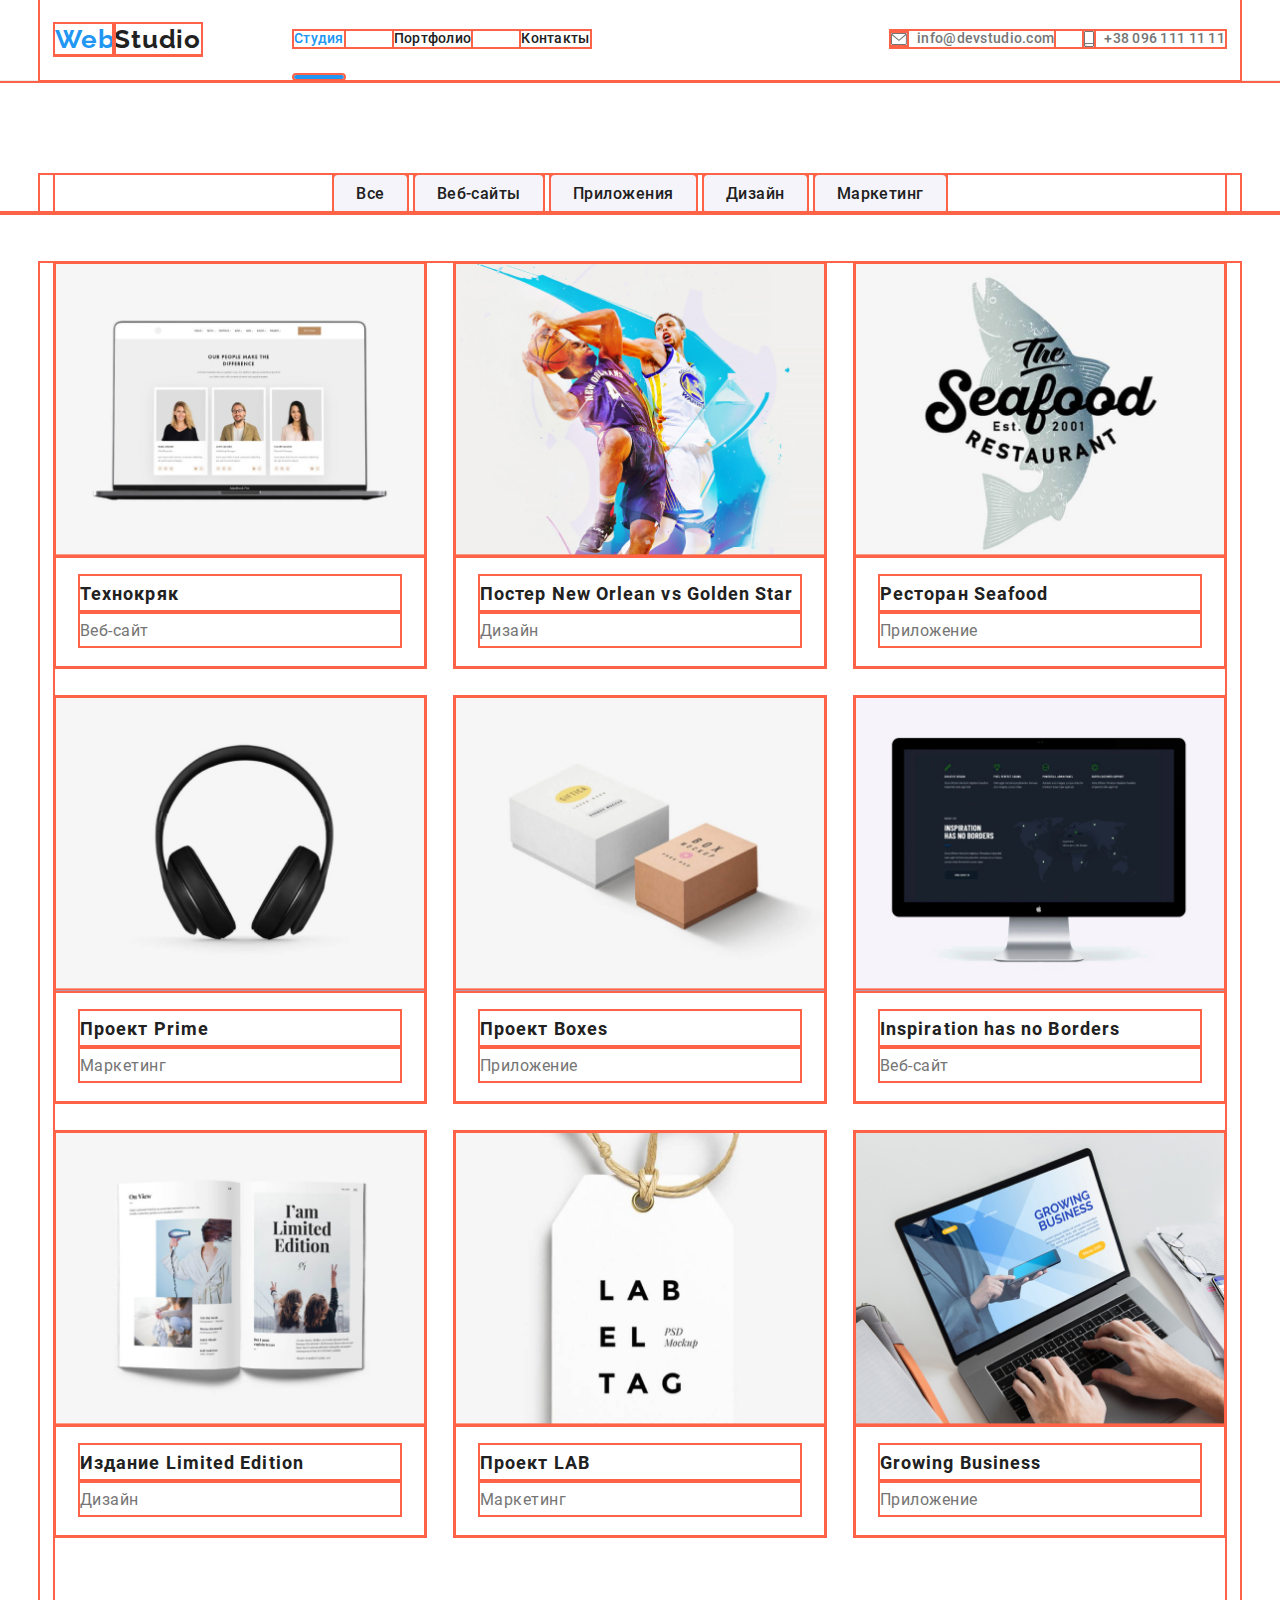
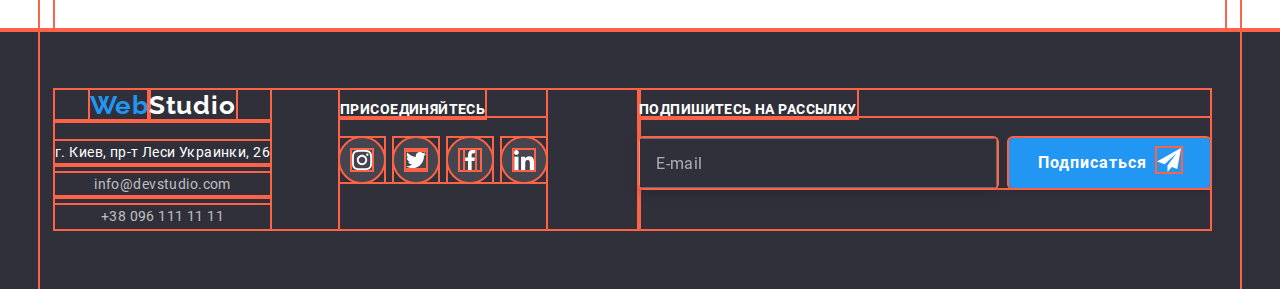
==== commit 203af674: "mail" ====
--- a/portfolio.html
+++ b/portfolio.html
@@ -15,10 +15,17 @@
         <div class="container header-container">
             <a href="./index.html" class="link logo"><span class="logo-web">Web</span><span
                     class="logo-studio">Studio</span></a>
+            <button class="header-mobile-btn is-open" data-menu-button type="button" aria-expanded="false"
+                aria-controls="header-mobile-container">
+                <svg class="header-logo-open" width="40" height="40" aria-label="Переключатель мобильного меню">
+                    <use class="mobile-icon-open" href="./images/mobile-icons/menu.svg#open"></use>
+                    <use class="mobile-icon-close" href="./images/mobile-icons/menu.svg#close"></use>
+                </svg>
+            </button>
             <nav class="navigation">
                 <ul class="menu list">
-                    <li class="menu-item"><a href="./index.html" class="link menu-link">Студия</a></li>
-                    <li class="menu-item"><a href="./portfolio.html" class="link menu-link active">Портфолио</a></li>
+                    <li class="menu-item"><a href="./index.html" class="link menu-link active">Студия</a></li>
+                    <li class="menu-item"><a href="./portfolio.html" class="link menu-link">Портфолио</a></li>
                     <li class="menu-item"><a href="#contacts" class="link menu-link">Контакты</a></li>
                 </ul>
             </nav>
@@ -34,6 +41,28 @@
                         </svg>
                         +38 096 111 11 11</a></li>
             </ul>
+    
+            <div class="header-mobile-container" id="header-mobile-container" data-menu>
+                <nav class="header-mobile-navigation">
+                    <ul class="list">
+                        <li class="header-mobile-menu"><a href="./index.html" class="link menu-link active">Студия</a></li>
+                        <li class="header-mobile-menu"><a href="./portfolio.html" class="link menu-link">Портфолио</a></li>
+                        <li class="header-mobile-menu"><a href="#contacts" class="link menu-link">Контакты</a></li>
+                    </ul>
+                </nav>
+                <ul class="list header-mobile-contact">
+                    <li class="header-mobile-menu cont-link"><a class="link contact-link" href="mailto:info@devstudio.com">
+                            <svg class="logo-mail">
+                                <use href="./images/logo/sprite.svg#mail"></use>
+                            </svg>
+                            info@devstudio.com</a></li>
+                    <li class="header-mobile-menu cont-link"><a class="link contact-link" href="tel:+380961111111">
+                            <svg class="logo-phone">
+                                <use href="./images/logo/sprite.svg#smartphone"></use>
+                            </svg>
+                            +38 096 111 11 11</a></li>
+                </ul>
+            </div>
         </div>
     </header>
 
@@ -311,6 +340,7 @@
             </div>
         </div>
     </footer>
+    <script src="./js/menu.js"></script>
 </body>
 
 </html>--- a/css/portfolio.min.css
+++ b/css/portfolio.min.css
@@ -1,2 +1,2 @@
-.footer-btn,.btn{display:-webkit-box;display:-ms-flexbox;display:flex;-webkit-box-pack:center;-ms-flex-pack:center;justify-content:center;margin-top:0px;border-radius:4px;border:none;text-align:center;-webkit-transition:250ms cubic-bezier(0.4, 0, 0.2, 1);transition:250ms cubic-bezier(0.4, 0, 0.2, 1)}@font-face{font-family:"Roboto";font-style:normal;font-weight:400;src:url("../fonts/roboto/roboto-v20-latin_cyrillic-regular.eot");src:local("Roboto"),local("Roboto-Regular"),url("../fonts/roboto/roboto-v20-latin_cyrillic-regular.eot?#iefix") format("embedded-opentype"),url("../fonts/roboto/roboto-v20-latin_cyrillic-regular.woff2") format("woff2"),url("../fonts/roboto/roboto-v20-latin_cyrillic-regular.woff") format("woff"),url("../fonts/roboto/roboto-v20-latin_cyrillic-regular.ttf") format("truetype"),url("../fonts/roboto/roboto-v20-latin_cyrillic-regular.svg#Roboto") format("svg")}@font-face{font-family:"Roboto";font-style:normal;font-weight:500;src:url("../fonts/roboto/roboto-v20-latin_cyrillic-500.eot");src:local("Roboto Medium"),local("Roboto-Medium"),url("../fonts/roboto/roboto-v20-latin_cyrillic-500.eot?#iefix") format("embedded-opentype"),url("../fonts/roboto/roboto-v20-latin_cyrillic-500.woff2") format("woff2"),url("../fonts/roboto/roboto-v20-latin_cyrillic-500.woff") format("woff"),url("../fonts/roboto/roboto-v20-latin_cyrillic-500.ttf") format("truetype"),url("../fonts/roboto/roboto-v20-latin_cyrillic-500.svg#Roboto") format("svg")}@font-face{font-family:"Roboto";font-style:normal;font-weight:700;src:url("../fonts/roboto/roboto-v20-latin_cyrillic-700.eot");src:local("Roboto Bold"),local("Roboto-Bold"),url("../fonts/roboto/roboto-v20-latin_cyrillic-700.eot?#iefix") format("embedded-opentype"),url("../fonts/roboto/roboto-v20-latin_cyrillic-700.woff2") format("woff2"),url("../fonts/roboto/roboto-v20-latin_cyrillic-700.woff") format("woff"),url("../fonts/roboto/roboto-v20-latin_cyrillic-700.ttf") format("truetype"),url("../fonts/roboto/roboto-v20-latin_cyrillic-700.svg#Roboto") format("svg")}@font-face{font-family:"Roboto";font-style:normal;font-weight:900;src:url("../fonts/roboto/roboto-v20-latin_cyrillic-900.eot");src:local("Roboto Black"),local("Roboto-Black"),url("../fonts/roboto/roboto-v20-latin_cyrillic-900.eot?#iefix") format("embedded-opentype"),url("../fonts/roboto/roboto-v20-latin_cyrillic-900.woff2") format("woff2"),url("../fonts/roboto/roboto-v20-latin_cyrillic-900.woff") format("woff"),url("../fonts/roboto/roboto-v20-latin_cyrillic-900.ttf") format("truetype"),url("../fonts/roboto/roboto-v20-latin_cyrillic-900.svg#Roboto") format("svg")}body{font-family:Roboto,sans-serif;font-size:14px;line-height:1.71;letter-spacing:0.03em;color:#757575}*,::after,::before{-webkit-box-sizing:inherit;box-sizing:inherit;outline:2px solid tomato}html{-webkit-box-sizing:border-box;box-sizing:border-box}.container{width:100%;padding-left:15px;padding-right:15px;margin-left:auto;margin-right:auto}@media (min-width: 480px){.container{width:480px}}@media (min-width: 768px){.container{width:768px}}@media (min-width: 1200px){.container{width:1200px}}.header{position:relative;background-color:#fff;border-bottom:1px solid #ececec}h1,h2,h3{margin-top:0px}.list{list-style:none;margin:0px;padding:0px}.link{color:inherit;text-decoration:none;-webkit-transition:250ms cubic-bezier(0.4, 0, 0.2, 1);transition:250ms cubic-bezier(0.4, 0, 0.2, 1)}.link:hover,.link:focus{color:#2196f3}.section{padding-top:60px;padding-bottom:0px}@media (min-width: 1200px){.section{padding-top:94px}}.section-title{font-family:Roboto,sans-serif;font-size:28px;font-weight:700;line-height:1.18;letter-spacing:.03em;text-align:center;color:#212121;padding-top:60px;margin-bottom:0px}@media (min-width: 1200px){.section-title{font-size:36px;font-weight:700;line-height:1.16;letter-spacing:.03em;padding-top:94px}}.section-poject{padding-top:40px}@media (min-width: 768px){.section-poject{padding-top:30px}}@media (min-width: 1200px){.section-poject{padding-top:50px}}.project-item{display:-webkit-box;display:-ms-flexbox;display:flex;-webkit-box-orient:vertical;-webkit-box-direction:normal;-ms-flex-direction:column;flex-direction:column;padding-bottom:60px}@media (min-width: 768px){.project-item{-webkit-box-orient:horizontal;-webkit-box-direction:normal;-ms-flex-direction:row;flex-direction:row;-ms-flex-wrap:wrap;flex-wrap:wrap}}@media (min-width: 1200px){.project-item{display:-webkit-box;display:-ms-flexbox;display:flex;-webkit-box-orient:horizontal;-webkit-box-direction:normal;-ms-flex-direction:row;flex-direction:row;-ms-flex-wrap:wrap;flex-wrap:wrap;padding-bottom:94px}}.project-name{font-family:Roboto,sans-serif;font-size:18px;font-weight:700;line-height:2;letter-spacing:.06em;color:#212121;margin-bottom:0px}.project-form{font-family:Roboto,sans-serif;font-size:16px;font-weight:400;line-height:1.875;letter-spacing:.03em;color:#757575;padding-top:4px;margin:0px}.project-item-kind{display:block;border:1px solid #eee;max-width:100%;height:100%;background-color:#fff;-webkit-transition:250ms cubic-bezier(0.4, 0, 0.2, 1);transition:250ms cubic-bezier(0.4, 0, 0.2, 1)}.project-item-kind:not(:first-child){margin-top:30px}.project-item-kind .project-pictures img{display:block;width:100%;height:auto}.project-item-kind:hover,.project-item-kind>.link:focus{-webkit-box-shadow:0px 1px 1px rgba(0,0,0,0.12),0px 4px 4px rgba(0,0,0,0.06),1px 4px 6px rgba(0,0,0,0.16);box-shadow:0px 1px 1px rgba(0,0,0,0.12),0px 4px 4px rgba(0,0,0,0.06),1px 4px 6px rgba(0,0,0,0.16)}.project-item-kind:hover .project-pictures-overlay,.project-item-kind>.link:focus .project-pictures-overlay{opacity:1;-webkit-transform:translateY(0%);transform:translateY(0%)}@media (min-width: 768px){.project-item-kind{width:calc((100% - 30px) / 2)}.project-item-kind:not(:first-child){margin-top:0px}.project-item-kind:nth-child(2n+1){margin-right:30px}.project-item-kind:nth-child(n+3){margin-top:30px}}@media (min-width: 1200px){.project-item-kind{width:calc((100% - 60px) / 3)}.project-item-kind:not(:first-child){margin-top:0px}.project-item-kind:nth-child(n+4){margin-top:30px}.project-item-kind:nth-child(2n+1){margin-right:0px}.project-item-kind:not(:nth-child(3n)){margin-right:30px}}.project-pictures{position:relative;overflow:hidden}.project-pictures-overlay{position:absolute;margin:0px;top:0px;left:0px;padding:77px 24px;max-width:100%;max-height:100%;font-family:Roboto,sans-serif;font-size:18px;font-weight:400;line-height:1.56;letter-spacing:.03em;color:#fff;background-color:rgba(33,150,243,0.9);opacity:1;-webkit-transform:translateY(100%);transform:translateY(100%);-webkit-transition:-webkit-transform 250ms cubic-bezier(0.4, 0, 0.2, 1);transition:-webkit-transform 250ms cubic-bezier(0.4, 0, 0.2, 1);transition:transform 250ms cubic-bezier(0.4, 0, 0.2, 1);transition:transform 250ms cubic-bezier(0.4, 0, 0.2, 1), -webkit-transform 250ms cubic-bezier(0.4, 0, 0.2, 1)}@media (min-width: 768px){.project-pictures-overlay{padding:49px 24px}}@media (min-width: 1200px){.project-pictures-overlay{padding:63px 24px}}.project-description{padding:20px 24px}footer{background-color:#2f303a}.footer{display:block;padding-top:60px}@media (min-width: 1200px){.footer{display:-webkit-box;display:-ms-flexbox;display:flex}}@media (min-width: 1200px){.footer{display:-webkit-box;display:-ms-flexbox;display:flex;padding-bottom:60px}}@media (min-width: 768px){.footer-container{display:-webkit-box;display:-ms-flexbox;display:flex;-webkit-box-pack:justify;-ms-flex-pack:justify;justify-content:space-between}}@media (min-width: 1200px){.footer-container{-webkit-box-pack:start;-ms-flex-pack:start;justify-content:flex-start}}.footer-logo{display:block}@media (min-width: 768px){.footer-logo{margin-left:60px}}@media (min-width: 1200px){.footer-logo{margin-left:0px;margin-right:70px}}.footer-logo>a{display:-webkit-box;display:-ms-flexbox;display:flex;-webkit-box-pack:center;-ms-flex-pack:center;justify-content:center;-webkit-box-align:center;-ms-flex-align:center;align-items:center}.footer-address{display:block;padding-top:20px}.link-styles{font-style:normal;color:#fff;padding-bottom:60px}@media (min-width: 768px){.link-styles{padding-bottom:0px}}.link-styles>li{padding-top:8px}.link-styles>li>a{display:-webkit-box;display:-ms-flexbox;display:flex;-webkit-box-pack:center;-ms-flex-pack:center;justify-content:center}.link-styles>li:first-child{padding-top:0px}.logo-web-footer{color:#fff}.footer-contact{color:rgba(255,255,255,0.7)}.footer-icons{display:block;-webkit-box-orient:vertical;-webkit-box-direction:normal;-ms-flex-direction:column;flex-direction:column;-webkit-box-pack:center;-ms-flex-pack:center;justify-content:center;-webkit-box-align:center;-ms-flex-align:center;align-items:center}@media (min-width: 768px){.footer-icons{margin-right:75px;margin-top:5px}}@media (min-width: 1200px){.footer-icons{display:-webkit-box;display:-ms-flexbox;display:flex;margin-right:93px;margin-top:0px;-webkit-box-pack:start;-ms-flex-pack:start;justify-content:flex-start;-webkit-box-align:start;-ms-flex-align:start;align-items:flex-start}}.footer-icons-block{display:block;-webkit-box-orient:vertical;-webkit-box-direction:normal;-ms-flex-direction:column;flex-direction:column;-webkit-box-pack:center;-ms-flex-pack:center;justify-content:center;-webkit-box-align:center;-ms-flex-align:center;align-items:center;padding-top:60px}@media (min-width: 1200px){.footer-icons-block{display:-webkit-box;display:-ms-flexbox;display:flex;-webkit-box-pack:start;-ms-flex-pack:start;justify-content:flex-start;-webkit-box-align:start;-ms-flex-align:start;align-items:flex-start;padding-top:0px}}@media (min-width: 1200px){.footer-form-block{display:-webkit-box;display:-ms-flexbox;display:flex}}.footer-icons-title{font-size:14px;font-weight:700;line-height:1.14;letter-spacing:.03em;text-transform:uppercase;color:#fff;margin-bottom:0px;text-align:center}@media (min-width: 1200px){.footer-icons-title{padding-top:12px;-webkit-box-align:start;-ms-flex-align:start;align-items:flex-start}}.footer-social-icons{display:-webkit-box;display:-ms-flexbox;display:flex;padding-top:20px;-webkit-box-pack:center;-ms-flex-pack:center;justify-content:center}.footer-social-icons-items:not(:last-child){margin-right:10px}.footer-social-icons-svg{width:20px;height:20px;fill:#fff}.footer-social-icons-link{display:-webkit-box;display:-ms-flexbox;display:flex;-webkit-box-pack:center;-ms-flex-pack:center;justify-content:center;-webkit-box-align:center;-ms-flex-align:center;align-items:center;width:44px;height:44px;background-color:rgba(255,255,255,0.1);border-radius:50%;-webkit-transition:250ms cubic-bezier(0.4, 0, 0.2, 1);transition:250ms cubic-bezier(0.4, 0, 0.2, 1)}.footer-social-icons-link:hover,.footer-social-icons-link:focus{background-color:#2196f3}.footer-form{display:-webkit-box;display:-ms-flexbox;display:flex;-webkit-box-orient:vertical;-webkit-box-direction:normal;-ms-flex-direction:column;flex-direction:column;-webkit-box-pack:center;-ms-flex-pack:center;justify-content:center;-webkit-box-align:center;-ms-flex-align:center;align-items:center;padding-top:20px;padding-bottom:60px}@media (min-width: 1200px){.footer-form{padding-bottom:0px;-webkit-box-orient:horizontal;-webkit-box-direction:normal;-ms-flex-direction:row;flex-direction:row}}.footer-form-fild{width:100%;height:50px;border:1px solid rgba(255,255,255,0.3);-webkit-filter:drop-shadow(0px 4px 4px rgba(0,0,0,0.15));filter:drop-shadow(0px 4px 4px rgba(0,0,0,0.15));border-radius:4px;text-align:center}@media (min-width: 768px){.footer-form-fild{width:450px}}@media (min-width: 1200px){.footer-form-fild{width:358px;margin-right:12px}}.footer-form-input{width:100%;height:100%;background-color:#2f303a;border:none;padding-left:16px;outline:none;font-family:Roboto,sans-serif;font-size:16px;font-weight:400;line-height:1.25;letter-spacing:.03em;-webkit-box-align:center;-ms-flex-align:center;align-items:center;color:#fff}.footer-form-input::-webkit-input-placeholder{color:rgba(255,255,255,0.6)}.footer-form-input:-ms-input-placeholder{color:rgba(255,255,255,0.6)}.footer-form-input::-ms-input-placeholder{color:rgba(255,255,255,0.6)}.footer-form-input::placeholder{color:rgba(255,255,255,0.6)}.footer-btn{padding:10px 29px;margin-top:20px;font-family:Roboto,sans-serif;font-size:16px;font-weight:700;line-height:1.87;letter-spacing:.06em;color:#fff;-webkit-box-shadow:0px 4px 4px rgba(0,0,0,0.15);box-shadow:0px 4px 4px rgba(0,0,0,0.15);background-color:#2196f3}.footer-btn:hover,.footer-btn:focus{background-color:#fff;color:#2196f3}.footer-btn:hover .logo-send,.footer-btn:hover .logo-send,.footer-btn:focus .logo-send,.footer-btn:focus .logo-send{fill:#2196f3}@media (min-width: 1200px){.footer-btn{margin-top:0px}}.footer-form-input:-webkit-autofill,.footer-form-input:-webkit-autofill:hover,.footer-form-input:-webkit-autofill:focus{-webkit-text-fill-color:#fff;-webkit-box-shadow:0 0 0px 1000px #2f303a inset}.header-container{width:100%;padding-top:10px;padding-bottom:10px;display:-webkit-box;display:-ms-flexbox;display:flex;-webkit-box-pack:justify;-ms-flex-pack:justify;justify-content:space-between;-webkit-box-align:center;-ms-flex-align:center;align-items:center}@media (min-width: 768px){.header-container .logo{margin-right:88px}}@media (min-width: 1200px){.header-container .logo{margin-right:93px}}@media (min-width: 480px){.header-container{width:480px}}@media (min-width: 768px){.header-container{width:768px;padding-top:21px;padding-bottom:21px}}@media (min-width: 1200px){.header-container{width:1200px;padding-top:24px;padding-bottom:25px}}.menu{display:none}@media (min-width: 768px){.menu{display:-webkit-inline-box;display:-ms-inline-flexbox;display:inline-flex}}.menu-item{display:-webkit-box;display:-ms-flexbox;display:flex}.menu-item:not(:last-child){position:relative;margin-right:50px}.navigation{display:none;-webkit-box-align:center;-ms-flex-align:center;align-items:center;margin-right:auto}@media (min-width: 768px){.navigation{display:-webkit-box;display:-ms-flexbox;display:flex}}.header-mobile-btn{background-color:#fff;display:-webkit-inline-box;display:-ms-inline-flexbox;display:inline-flex;margin:0px;padding:0px;border:none}.header-mobile-btn .mobile-icon-close{display:none}.header-mobile-btn.is-open .mobile-icon-close{display:block}.header-mobile-btn.is-open .mobile-icon-open{display:none}@media (min-width: 768px){.header-mobile-btn{display:none}}.header-logo-open{width:24px;height:16px;fill:black}.header-logo-open:hover,.header-logo-open:focus{fill:#2196f3}.list-link{display:none}@media (min-width: 768px){.list-link{display:-webkit-box;display:-ms-flexbox;display:flex;-webkit-box-orient:vertical;-webkit-box-direction:normal;-ms-flex-direction:column;flex-direction:column;-webkit-box-align:start;-ms-flex-align:start;align-items:flex-start}}@media (min-width: 1200px){.list-link{-webkit-box-orient:horizontal;-webkit-box-direction:normal;-ms-flex-direction:row;flex-direction:row;-webkit-box-align:start;-ms-flex-align:start;align-items:flex-start}}@media (min-width: 768px){.cont-link:not(:last-child){margin-bottom:10px}}@media (min-width: 1200px){.cont-link:not(:last-child){margin-bottom:0px;margin-right:30px}}.contact-link{display:-webkit-box;display:-ms-flexbox;display:flex;-webkit-box-pack:center;-ms-flex-pack:center;justify-content:center;-webkit-box-align:center;-ms-flex-align:center;align-items:center;font-size:18px;font-weight:500;line-height:1.16;letter-spacing:.02em;color:#757575}@media (min-width: 768px){.contact-link{font-size:14px;font-weight:500;line-height:1.14;letter-spacing:.02em}}.menu-link{font-size:18px;font-weight:500;line-height:1.16;letter-spacing:.02em;color:#212121}@media (min-width: 768px){.menu-link{font-size:14px;font-weight:500;line-height:1.14;letter-spacing:.02em}}.header-mobile-container{display:none;position:absolute;top:100%;left:0px;width:100%;background-color:#fff;-webkit-box-shadow:0px 4px 8px rgba(0,0,0,0.04),0px 2px 4px rgba(0,0,0,0.08),0px 1px 3px rgba(0,0,0,0.16);box-shadow:0px 4px 8px rgba(0,0,0,0.04),0px 2px 4px rgba(0,0,0,0.08),0px 1px 3px rgba(0,0,0,0.16)}.header-mobile-container.is-open{display:block;-webkit-box-orient:vertical;-webkit-box-direction:normal;-ms-flex-direction:column;flex-direction:column}@media (min-width: 768px){.header-mobile-container{display:none}}.header-mobile-navigation{padding-top:60px}.header-mobile-navigation li:not(:first-child){margin-top:40px}.header-mobile-contact{padding-top:60px;padding-bottom:60px}.header-mobile-contact li:not(:first-child){margin-top:16px}.header-mobile-menu{text-align:center}.header-mobile-menu>a{display:-webkit-box;display:-ms-flexbox;display:flex;-webkit-box-pack:center;-ms-flex-pack:center;justify-content:center;-webkit-box-align:center;-ms-flex-align:center;align-items:center}.list .active{color:#2196f3}.list .active::after{content:"";position:absolute;display:block;width:100%;height:4px;border-radius:2px;background-color:#2196f3}@media (min-width: 1200px){.list .active::after{content:"";position:absolute;bottom:-220%;display:block;width:100%;height:4px;border-radius:2px;background-color:#2196f3}}.logo-mail{display:-webkit-inline-box;display:-ms-inline-flexbox;display:inline-flex;-webkit-box-align:center;-ms-flex-align:center;align-items:center}.logo-mail{display:block;width:16px;height:12px;margin-right:10px;fill:#757575;-webkit-transition:250ms cubic-bezier(0.4, 0, 0.2, 1);transition:250ms cubic-bezier(0.4, 0, 0.2, 1)}.link:hover .logo-mail,.link:focus .logo-mail{fill:#2196f3}.logo-phone{display:-webkit-inline-box;display:-ms-inline-flexbox;display:inline-flex;-webkit-box-align:center;-ms-flex-align:center;align-items:center}.logo-phone{display:block;width:10px;height:16px;margin-right:10px;fill:#757575;-webkit-transition:250ms cubic-bezier(0.4, 0, 0.2, 1);transition:250ms cubic-bezier(0.4, 0, 0.2, 1)}.link:hover .logo-phone,.link:focus .logo-phone{fill:#2196f3}.logo{font-family:Raleway,sans-serif;font-size:24px;font-weight:700;line-height:1.16;letter-spacing:.03em}@media (min-width: 1200px){.logo{font-size:26px;font-weight:700;line-height:1.19;letter-spacing:.03em}}.logo-web{color:#2196f3}.logo-studio{color:#212121}.container-item{display:-webkit-box;display:-ms-flexbox;display:flex;-ms-flex-wrap:wrap;flex-wrap:wrap}@media (min-width: 768px){.container-item{-ms-flex-wrap:nowrap;flex-wrap:nowrap;-webkit-box-pack:center;-ms-flex-pack:center;justify-content:center}}.container-menu-item:not(:last-child){margin-right:8px}.container-menu-item:nth-child(n+4){margin-top:15px}@media (min-width: 768px){.container-menu-item:nth-child(n+4){margin-top:0px}}.btn{font-family:Roboto,sans-serif;font-size:16px;font-weight:500;line-height:1.625;letter-spacing:.03em;padding:6px 22px;color:#212121;background-color:#f5f4fa}.btn:hover,.btn:focus{color:#fff;background-color:#2196f3}.logo-send{-webkit-box-align:center;-ms-flex-align:center;align-items:center;-webkit-box-pack:center;-ms-flex-pack:center;justify-content:center;width:24px;height:24px;margin-left:10px;fill:#fff;-webkit-transition:250ms cubic-bezier(0.4, 0, 0.2, 1);transition:250ms cubic-bezier(0.4, 0, 0.2, 1)}
+.footer-btn,.btn{display:-webkit-box;display:-ms-flexbox;display:flex;-webkit-box-pack:center;-ms-flex-pack:center;justify-content:center;margin-top:0px;border-radius:4px;border:none;text-align:center;-webkit-transition:250ms cubic-bezier(0.4, 0, 0.2, 1);transition:250ms cubic-bezier(0.4, 0, 0.2, 1)}@font-face{font-family:"Roboto";font-style:normal;font-weight:400;src:url("../fonts/roboto/roboto-v20-latin_cyrillic-regular.eot");src:local("Roboto"),local("Roboto-Regular"),url("../fonts/roboto/roboto-v20-latin_cyrillic-regular.eot?#iefix") format("embedded-opentype"),url("../fonts/roboto/roboto-v20-latin_cyrillic-regular.woff2") format("woff2"),url("../fonts/roboto/roboto-v20-latin_cyrillic-regular.woff") format("woff"),url("../fonts/roboto/roboto-v20-latin_cyrillic-regular.ttf") format("truetype"),url("../fonts/roboto/roboto-v20-latin_cyrillic-regular.svg#Roboto") format("svg")}@font-face{font-family:"Roboto";font-style:normal;font-weight:500;src:url("../fonts/roboto/roboto-v20-latin_cyrillic-500.eot");src:local("Roboto Medium"),local("Roboto-Medium"),url("../fonts/roboto/roboto-v20-latin_cyrillic-500.eot?#iefix") format("embedded-opentype"),url("../fonts/roboto/roboto-v20-latin_cyrillic-500.woff2") format("woff2"),url("../fonts/roboto/roboto-v20-latin_cyrillic-500.woff") format("woff"),url("../fonts/roboto/roboto-v20-latin_cyrillic-500.ttf") format("truetype"),url("../fonts/roboto/roboto-v20-latin_cyrillic-500.svg#Roboto") format("svg")}@font-face{font-family:"Roboto";font-style:normal;font-weight:700;src:url("../fonts/roboto/roboto-v20-latin_cyrillic-700.eot");src:local("Roboto Bold"),local("Roboto-Bold"),url("../fonts/roboto/roboto-v20-latin_cyrillic-700.eot?#iefix") format("embedded-opentype"),url("../fonts/roboto/roboto-v20-latin_cyrillic-700.woff2") format("woff2"),url("../fonts/roboto/roboto-v20-latin_cyrillic-700.woff") format("woff"),url("../fonts/roboto/roboto-v20-latin_cyrillic-700.ttf") format("truetype"),url("../fonts/roboto/roboto-v20-latin_cyrillic-700.svg#Roboto") format("svg")}@font-face{font-family:"Roboto";font-style:normal;font-weight:900;src:url("../fonts/roboto/roboto-v20-latin_cyrillic-900.eot");src:local("Roboto Black"),local("Roboto-Black"),url("../fonts/roboto/roboto-v20-latin_cyrillic-900.eot?#iefix") format("embedded-opentype"),url("../fonts/roboto/roboto-v20-latin_cyrillic-900.woff2") format("woff2"),url("../fonts/roboto/roboto-v20-latin_cyrillic-900.woff") format("woff"),url("../fonts/roboto/roboto-v20-latin_cyrillic-900.ttf") format("truetype"),url("../fonts/roboto/roboto-v20-latin_cyrillic-900.svg#Roboto") format("svg")}body{font-family:Roboto,sans-serif;font-size:14px;line-height:1.71;letter-spacing:0.03em;color:#757575}*,::after,::before{-webkit-box-sizing:inherit;box-sizing:inherit;outline:2px solid tomato}html{-webkit-box-sizing:border-box;box-sizing:border-box}.container{width:100%;padding-left:15px;padding-right:15px;margin-left:auto;margin-right:auto}@media (min-width: 480px){.container{width:480px}}@media (min-width: 768px){.container{width:768px}}@media (min-width: 1200px){.container{width:1200px}}.header{position:relative;background-color:#fff;border-bottom:1px solid #ececec}h1,h2,h3{margin-top:0px}.list{list-style:none;margin:0px;padding:0px}.link{color:inherit;text-decoration:none;-webkit-transition:250ms cubic-bezier(0.4, 0, 0.2, 1);transition:250ms cubic-bezier(0.4, 0, 0.2, 1)}.link:hover,.link:focus{color:#2196f3}.section{padding-top:60px;padding-bottom:0px}@media (min-width: 1200px){.section{padding-top:94px}}.section-title{font-family:Roboto,sans-serif;font-size:28px;font-weight:700;line-height:1.18;letter-spacing:.03em;text-align:center;color:#212121;padding-top:60px;margin-bottom:0px}@media (min-width: 1200px){.section-title{font-size:36px;font-weight:700;line-height:1.16;letter-spacing:.03em;padding-top:94px}}.section-poject{padding-top:40px}@media (min-width: 768px){.section-poject{padding-top:30px}}@media (min-width: 1200px){.section-poject{padding-top:50px}}.project-item{display:-webkit-box;display:-ms-flexbox;display:flex;-webkit-box-orient:vertical;-webkit-box-direction:normal;-ms-flex-direction:column;flex-direction:column;padding-bottom:60px}@media (min-width: 768px){.project-item{-webkit-box-orient:horizontal;-webkit-box-direction:normal;-ms-flex-direction:row;flex-direction:row;-ms-flex-wrap:wrap;flex-wrap:wrap}}@media (min-width: 1200px){.project-item{display:-webkit-box;display:-ms-flexbox;display:flex;-webkit-box-orient:horizontal;-webkit-box-direction:normal;-ms-flex-direction:row;flex-direction:row;-ms-flex-wrap:wrap;flex-wrap:wrap;padding-bottom:94px}}.project-name{font-family:Roboto,sans-serif;font-size:18px;font-weight:700;line-height:2;letter-spacing:.06em;color:#212121;margin-bottom:0px}.project-form{font-family:Roboto,sans-serif;font-size:16px;font-weight:400;line-height:1.875;letter-spacing:.03em;color:#757575;padding-top:4px;margin:0px}.project-item-kind{display:block;border:1px solid #eee;max-width:100%;height:100%;background-color:#fff;-webkit-transition:250ms cubic-bezier(0.4, 0, 0.2, 1);transition:250ms cubic-bezier(0.4, 0, 0.2, 1)}.project-item-kind:not(:first-child){margin-top:30px}.project-item-kind .project-pictures img{display:block;width:100%;height:auto}.project-item-kind:hover,.project-item-kind>.link:focus{-webkit-box-shadow:0px 1px 1px rgba(0,0,0,0.12),0px 4px 4px rgba(0,0,0,0.06),1px 4px 6px rgba(0,0,0,0.16);box-shadow:0px 1px 1px rgba(0,0,0,0.12),0px 4px 4px rgba(0,0,0,0.06),1px 4px 6px rgba(0,0,0,0.16)}.project-item-kind:hover .project-pictures-overlay,.project-item-kind>.link:focus .project-pictures-overlay{opacity:1;-webkit-transform:translateY(0%);transform:translateY(0%)}@media (min-width: 768px){.project-item-kind{width:calc((100% - 30px) / 2)}.project-item-kind:not(:first-child){margin-top:0px}.project-item-kind:nth-child(2n+1){margin-right:30px}.project-item-kind:nth-child(n+3){margin-top:30px}}@media (min-width: 1200px){.project-item-kind{width:calc((100% - 60px) / 3)}.project-item-kind:not(:first-child){margin-top:0px}.project-item-kind:nth-child(n+4){margin-top:30px}.project-item-kind:nth-child(2n+1){margin-right:0px}.project-item-kind:not(:nth-child(3n)){margin-right:30px}}.project-pictures{position:relative;overflow:hidden}.project-pictures-overlay{position:absolute;margin:0px;top:0px;left:0px;padding:77px 24px;max-width:100%;max-height:100%;font-family:Roboto,sans-serif;font-size:18px;font-weight:400;line-height:1.56;letter-spacing:.03em;color:#fff;background-color:rgba(33,150,243,0.9);opacity:1;-webkit-transform:translateY(100%);transform:translateY(100%);-webkit-transition:-webkit-transform 250ms cubic-bezier(0.4, 0, 0.2, 1);transition:-webkit-transform 250ms cubic-bezier(0.4, 0, 0.2, 1);transition:transform 250ms cubic-bezier(0.4, 0, 0.2, 1);transition:transform 250ms cubic-bezier(0.4, 0, 0.2, 1), -webkit-transform 250ms cubic-bezier(0.4, 0, 0.2, 1)}@media (min-width: 768px){.project-pictures-overlay{padding:49px 24px}}@media (min-width: 1200px){.project-pictures-overlay{padding:63px 24px}}.project-description{padding:20px 24px}footer{background-color:#2f303a}.footer{display:block;padding-top:60px}@media (min-width: 1200px){.footer{display:-webkit-box;display:-ms-flexbox;display:flex}}@media (min-width: 1200px){.footer{display:-webkit-box;display:-ms-flexbox;display:flex;padding-bottom:60px}}@media (min-width: 768px){.footer-container{display:-webkit-box;display:-ms-flexbox;display:flex;-webkit-box-pack:justify;-ms-flex-pack:justify;justify-content:space-between}}@media (min-width: 1200px){.footer-container{-webkit-box-pack:start;-ms-flex-pack:start;justify-content:flex-start}}.footer-logo{display:block}@media (min-width: 768px){.footer-logo{margin-left:60px}}@media (min-width: 1200px){.footer-logo{margin-left:0px;margin-right:70px}}.footer-logo>a{display:-webkit-box;display:-ms-flexbox;display:flex;-webkit-box-pack:center;-ms-flex-pack:center;justify-content:center;-webkit-box-align:center;-ms-flex-align:center;align-items:center}.footer-address{display:block;padding-top:20px}.link-styles{font-style:normal;color:#fff;padding-bottom:60px}@media (min-width: 768px){.link-styles{padding-bottom:0px}}.link-styles>li{padding-top:8px}.link-styles>li>a{display:-webkit-box;display:-ms-flexbox;display:flex;-webkit-box-pack:center;-ms-flex-pack:center;justify-content:center}.link-styles>li:first-child{padding-top:0px}.logo-web-footer{color:#fff}.footer-contact{color:rgba(255,255,255,0.7)}.footer-icons{display:block;-webkit-box-orient:vertical;-webkit-box-direction:normal;-ms-flex-direction:column;flex-direction:column;-webkit-box-pack:center;-ms-flex-pack:center;justify-content:center;-webkit-box-align:center;-ms-flex-align:center;align-items:center}@media (min-width: 768px){.footer-icons{margin-right:75px;margin-top:5px}}@media (min-width: 1200px){.footer-icons{display:-webkit-box;display:-ms-flexbox;display:flex;margin-right:93px;margin-top:0px;-webkit-box-pack:start;-ms-flex-pack:start;justify-content:flex-start;-webkit-box-align:start;-ms-flex-align:start;align-items:flex-start}}.footer-icons-block{display:block;-webkit-box-orient:vertical;-webkit-box-direction:normal;-ms-flex-direction:column;flex-direction:column;-webkit-box-pack:center;-ms-flex-pack:center;justify-content:center;-webkit-box-align:center;-ms-flex-align:center;align-items:center;padding-top:60px}@media (min-width: 1200px){.footer-icons-block{display:-webkit-box;display:-ms-flexbox;display:flex;-webkit-box-pack:start;-ms-flex-pack:start;justify-content:flex-start;-webkit-box-align:start;-ms-flex-align:start;align-items:flex-start;padding-top:0px}}@media (min-width: 1200px){.footer-form-block{display:-webkit-box;display:-ms-flexbox;display:flex}}.footer-icons-title{font-size:14px;font-weight:700;line-height:1.14;letter-spacing:.03em;text-transform:uppercase;color:#fff;margin-bottom:0px;text-align:center}@media (min-width: 1200px){.footer-icons-title{padding-top:12px;-webkit-box-align:start;-ms-flex-align:start;align-items:flex-start}}.footer-social-icons{display:-webkit-box;display:-ms-flexbox;display:flex;padding-top:20px;-webkit-box-pack:center;-ms-flex-pack:center;justify-content:center}.footer-social-icons-items:not(:last-child){margin-right:10px}.footer-social-icons-svg{width:20px;height:20px;fill:#fff}.footer-social-icons-link{display:-webkit-box;display:-ms-flexbox;display:flex;-webkit-box-pack:center;-ms-flex-pack:center;justify-content:center;-webkit-box-align:center;-ms-flex-align:center;align-items:center;width:44px;height:44px;background-color:rgba(255,255,255,0.1);border-radius:50%;-webkit-transition:250ms cubic-bezier(0.4, 0, 0.2, 1);transition:250ms cubic-bezier(0.4, 0, 0.2, 1)}.footer-social-icons-link:hover,.footer-social-icons-link:focus{background-color:#2196f3}.footer-form{display:-webkit-box;display:-ms-flexbox;display:flex;-webkit-box-orient:vertical;-webkit-box-direction:normal;-ms-flex-direction:column;flex-direction:column;-webkit-box-pack:center;-ms-flex-pack:center;justify-content:center;-webkit-box-align:center;-ms-flex-align:center;align-items:center;padding-top:20px;padding-bottom:60px}@media (min-width: 1200px){.footer-form{padding-bottom:0px;-webkit-box-orient:horizontal;-webkit-box-direction:normal;-ms-flex-direction:row;flex-direction:row}}.footer-form-fild{width:100%;height:50px;border:1px solid rgba(255,255,255,0.3);-webkit-filter:drop-shadow(0px 4px 4px rgba(0,0,0,0.15));filter:drop-shadow(0px 4px 4px rgba(0,0,0,0.15));border-radius:4px;text-align:center}@media (min-width: 768px){.footer-form-fild{width:450px}}@media (min-width: 1200px){.footer-form-fild{width:358px;margin-right:12px}}.footer-form-input{width:100%;height:100%;background-color:#2f303a;border:none;padding-left:16px;outline:none;font-family:Roboto,sans-serif;font-size:16px;font-weight:400;line-height:1.25;letter-spacing:.03em;-webkit-box-align:center;-ms-flex-align:center;align-items:center;color:#fff}.footer-form-input::-webkit-input-placeholder{color:rgba(255,255,255,0.6)}.footer-form-input:-ms-input-placeholder{color:rgba(255,255,255,0.6)}.footer-form-input::-ms-input-placeholder{color:rgba(255,255,255,0.6)}.footer-form-input::placeholder{color:rgba(255,255,255,0.6)}.footer-btn{padding:10px 29px;margin-top:20px;font-family:Roboto,sans-serif;font-size:16px;font-weight:700;line-height:1.87;letter-spacing:.06em;color:#fff;-webkit-box-shadow:0px 4px 4px rgba(0,0,0,0.15);box-shadow:0px 4px 4px rgba(0,0,0,0.15);background-color:#2196f3}.footer-btn:hover,.footer-btn:focus{background-color:#fff;color:#2196f3}.footer-btn:hover .logo-send,.footer-btn:hover .logo-send,.footer-btn:focus .logo-send,.footer-btn:focus .logo-send{fill:#2196f3}@media (min-width: 1200px){.footer-btn{margin-top:0px}}.footer-form-input:-webkit-autofill,.footer-form-input:-webkit-autofill:hover,.footer-form-input:-webkit-autofill:focus{-webkit-text-fill-color:#fff;-webkit-box-shadow:0 0 0px 1000px #2f303a inset}.header-container{width:100%;padding-top:10px;padding-bottom:10px;display:-webkit-box;display:-ms-flexbox;display:flex;-webkit-box-pack:justify;-ms-flex-pack:justify;justify-content:space-between;-webkit-box-align:center;-ms-flex-align:center;align-items:center}@media (min-width: 768px){.header-container .logo{margin-right:88px}}@media (min-width: 1200px){.header-container .logo{margin-right:93px}}@media (min-width: 480px){.header-container{width:480px}}@media (min-width: 768px){.header-container{width:768px;padding-top:21px;padding-bottom:21px}}@media (min-width: 1200px){.header-container{width:1200px;padding-top:24px;padding-bottom:25px}}.menu{display:none}@media (min-width: 768px){.menu{display:-webkit-inline-box;display:-ms-inline-flexbox;display:inline-flex}}.menu-item{display:-webkit-box;display:-ms-flexbox;display:flex}.menu-item:not(:last-child){position:relative;margin-right:50px}.navigation{display:none;-webkit-box-align:center;-ms-flex-align:center;align-items:center;margin-right:auto}@media (min-width: 768px){.navigation{display:-webkit-box;display:-ms-flexbox;display:flex}}.header-mobile-btn{background-color:#fff;display:-webkit-inline-box;display:-ms-inline-flexbox;display:inline-flex;margin:0px;padding:0px;border:none}.header-mobile-btn .mobile-icon-close{display:none}.header-mobile-btn.is-open .mobile-icon-close{display:block}.header-mobile-btn.is-open .mobile-icon-open{display:none}@media (min-width: 768px){.header-mobile-btn{display:none}}.header-logo-open{width:24px;height:16px;fill:black}.header-logo-open:hover,.header-logo-open:focus{fill:#2196f3}.list-link{display:none}@media (min-width: 768px){.list-link{display:-webkit-box;display:-ms-flexbox;display:flex;-webkit-box-orient:vertical;-webkit-box-direction:normal;-ms-flex-direction:column;flex-direction:column;-webkit-box-align:start;-ms-flex-align:start;align-items:flex-start}}@media (min-width: 1200px){.list-link{-webkit-box-orient:horizontal;-webkit-box-direction:normal;-ms-flex-direction:row;flex-direction:row;-webkit-box-align:start;-ms-flex-align:start;align-items:flex-start}}@media (min-width: 768px){.cont-link:not(:last-child){margin-bottom:10px}}@media (min-width: 1200px){.cont-link:not(:last-child){margin-bottom:0px;margin-right:30px}}.contact-link{display:-webkit-box;display:-ms-flexbox;display:flex;-webkit-box-pack:center;-ms-flex-pack:center;justify-content:center;-webkit-box-align:center;-ms-flex-align:center;align-items:center;font-size:18px;font-weight:500;line-height:1.16;letter-spacing:.02em;color:#757575}@media (min-width: 768px){.contact-link{font-size:14px;font-weight:500;line-height:1.14;letter-spacing:.02em}}.menu-link{font-size:18px;font-weight:500;line-height:1.16;letter-spacing:.02em;color:#212121}@media (min-width: 768px){.menu-link{font-size:14px;font-weight:500;line-height:1.14;letter-spacing:.02em}}.header-mobile-container{display:none;position:absolute;top:100%;left:0px;width:100%;background-color:#fff;-webkit-box-shadow:0px 4px 8px rgba(0,0,0,0.04),0px 2px 4px rgba(0,0,0,0.08),0px 1px 3px rgba(0,0,0,0.16);box-shadow:0px 4px 8px rgba(0,0,0,0.04),0px 2px 4px rgba(0,0,0,0.08),0px 1px 3px rgba(0,0,0,0.16)}.header-mobile-container.is-open{display:block;-webkit-box-orient:vertical;-webkit-box-direction:normal;-ms-flex-direction:column;flex-direction:column}@media (min-width: 768px){.header-mobile-container{display:none}}.header-mobile-navigation{padding-top:60px}.header-mobile-navigation li:not(:first-child){margin-top:40px}.header-mobile-contact{padding-top:60px;padding-bottom:60px}.header-mobile-contact li:not(:first-child){margin-top:16px}.header-mobile-menu{text-align:center}.header-mobile-menu>a{display:-webkit-box;display:-ms-flexbox;display:flex;-webkit-box-pack:center;-ms-flex-pack:center;justify-content:center;-webkit-box-align:center;-ms-flex-align:center;align-items:center}.list .active{color:#2196f3;display:inline-block;position:relative}.list .active::after{content:"";position:absolute;top:calc(100% + 7px);display:block;width:100%;height:4px;border-radius:2px;background-color:#2196f3}@media (min-width: 768px){.list .active::after{top:calc(100% + 28px)}}.logo-mail{display:-webkit-inline-box;display:-ms-inline-flexbox;display:inline-flex;-webkit-box-align:center;-ms-flex-align:center;align-items:center}.logo-mail{display:block;width:16px;height:12px;margin-right:10px;fill:#757575;-webkit-transition:250ms cubic-bezier(0.4, 0, 0.2, 1);transition:250ms cubic-bezier(0.4, 0, 0.2, 1)}.link:hover .logo-mail,.link:focus .logo-mail{fill:#2196f3}.logo-phone{display:-webkit-inline-box;display:-ms-inline-flexbox;display:inline-flex;-webkit-box-align:center;-ms-flex-align:center;align-items:center}.logo-phone{display:block;width:10px;height:16px;margin-right:10px;fill:#757575;-webkit-transition:250ms cubic-bezier(0.4, 0, 0.2, 1);transition:250ms cubic-bezier(0.4, 0, 0.2, 1)}.link:hover .logo-phone,.link:focus .logo-phone{fill:#2196f3}.logo{font-family:Raleway,sans-serif;font-size:24px;font-weight:700;line-height:1.16;letter-spacing:.03em}@media (min-width: 1200px){.logo{font-size:26px;font-weight:700;line-height:1.19;letter-spacing:.03em}}.logo-web{color:#2196f3}.logo-studio{color:#212121}.container-item{display:-webkit-box;display:-ms-flexbox;display:flex;-ms-flex-wrap:wrap;flex-wrap:wrap}@media (min-width: 768px){.container-item{-ms-flex-wrap:nowrap;flex-wrap:nowrap;-webkit-box-pack:center;-ms-flex-pack:center;justify-content:center}}.container-menu-item:not(:last-child){margin-right:8px}.container-menu-item:nth-child(n+4){margin-top:15px}@media (min-width: 768px){.container-menu-item:nth-child(n+4){margin-top:0px}}.btn{font-family:Roboto,sans-serif;font-size:16px;font-weight:500;line-height:1.625;letter-spacing:.03em;padding:6px 22px;color:#212121;background-color:#f5f4fa}.btn:hover,.btn:focus{color:#fff;background-color:#2196f3}.logo-send{-webkit-box-align:center;-ms-flex-align:center;align-items:center;-webkit-box-pack:center;-ms-flex-pack:center;justify-content:center;width:24px;height:24px;margin-left:10px;fill:#fff;-webkit-transition:250ms cubic-bezier(0.4, 0, 0.2, 1);transition:250ms cubic-bezier(0.4, 0, 0.2, 1)}
 /*# sourceMappingURL=portfolio.min.css.map */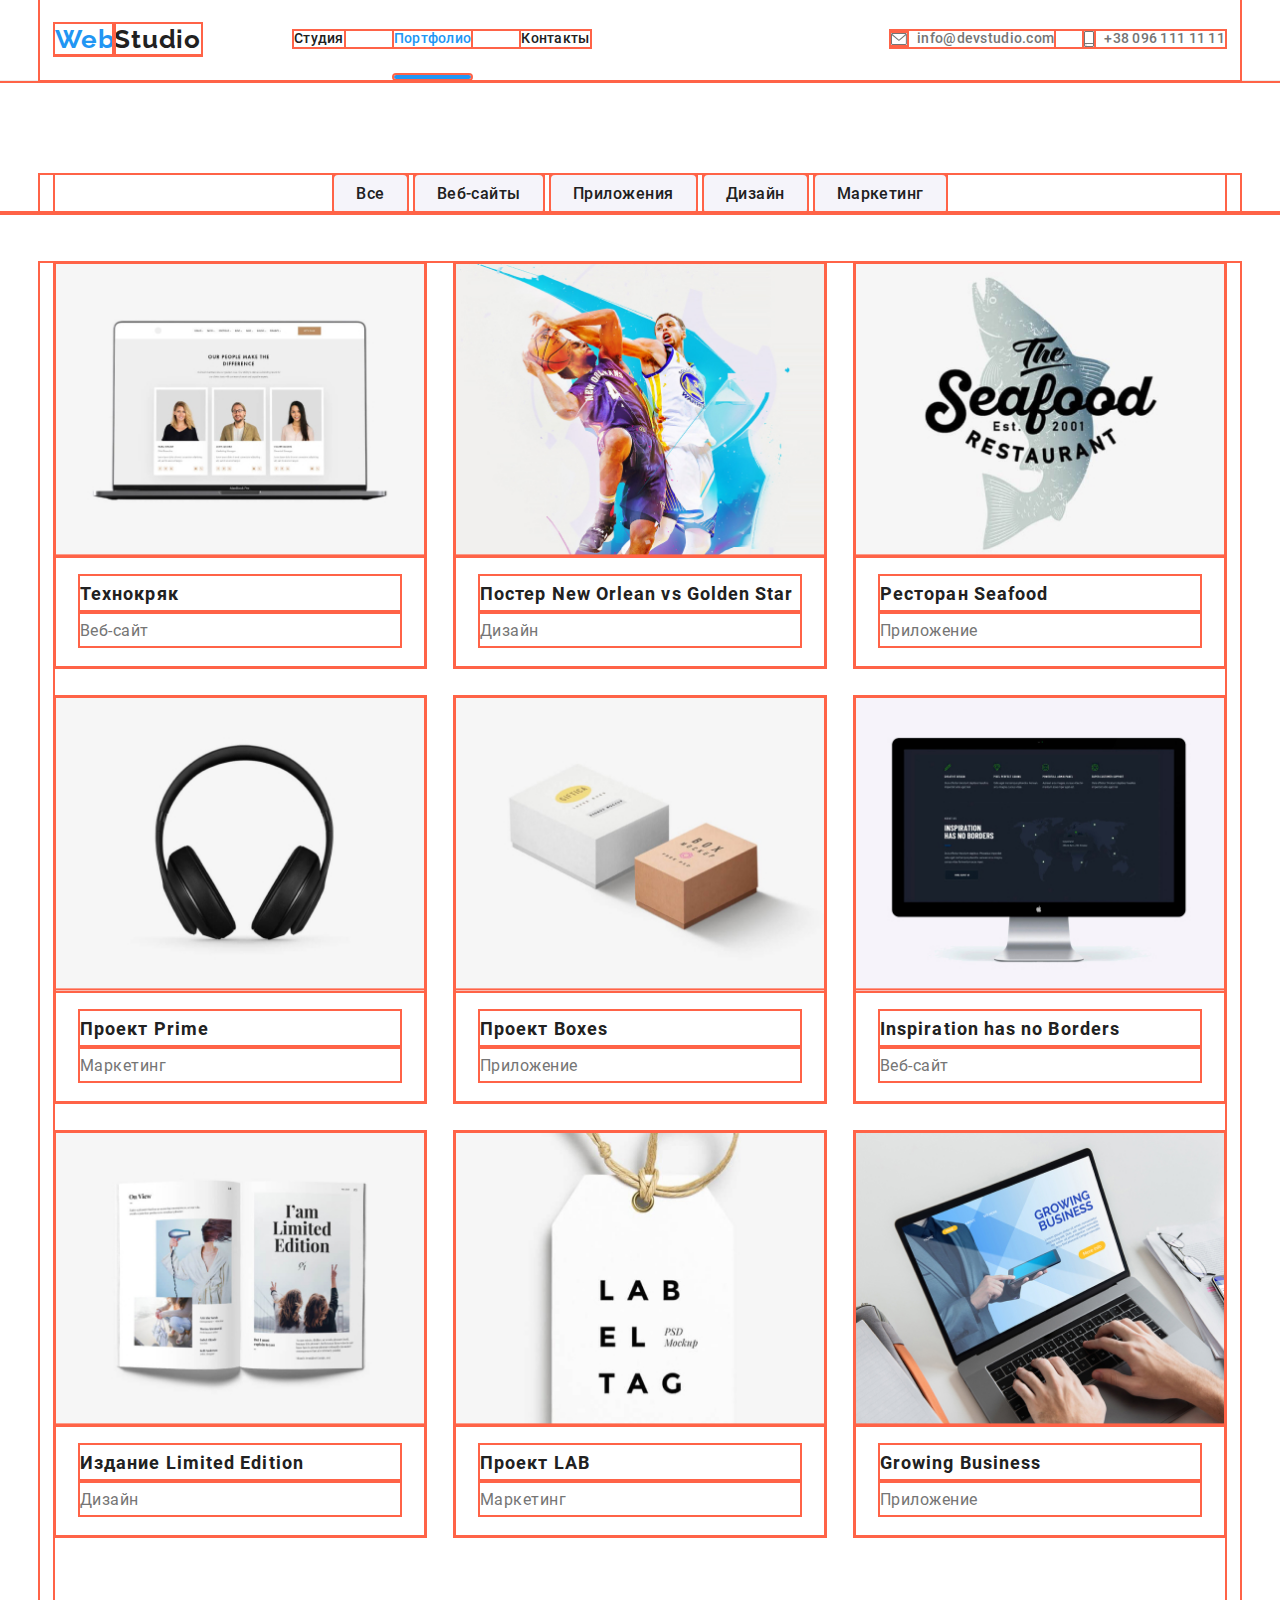
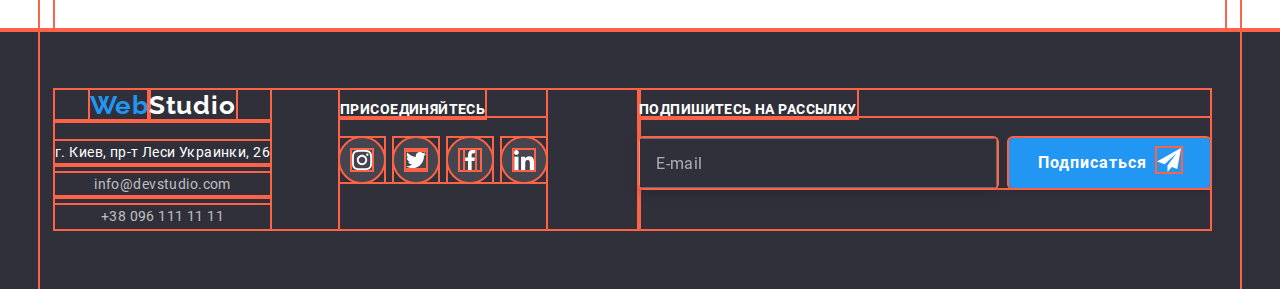
==== commit a21c0399: "main" ====
--- a/portfolio.html
+++ b/portfolio.html
@@ -24,8 +24,8 @@
             </button>
             <nav class="navigation">
                 <ul class="menu list">
-                    <li class="menu-item"><a href="./index.html" class="link menu-link active">Студия</a></li>
-                    <li class="menu-item"><a href="./portfolio.html" class="link menu-link">Портфолио</a></li>
+                    <li class="menu-item"><a href="./index.html" class="link menu-link">Студия</a></li>
+                    <li class="menu-item"><a href="./portfolio.html" class="link menu-link active">Портфолио</a></li>
                     <li class="menu-item"><a href="#contacts" class="link menu-link">Контакты</a></li>
                 </ul>
             </nav>
@@ -45,8 +45,8 @@
             <div class="header-mobile-container" id="header-mobile-container" data-menu>
                 <nav class="header-mobile-navigation">
                     <ul class="list">
-                        <li class="header-mobile-menu"><a href="./index.html" class="link menu-link active">Студия</a></li>
-                        <li class="header-mobile-menu"><a href="./portfolio.html" class="link menu-link">Портфолио</a></li>
+                        <li class="header-mobile-menu"><a href="./index.html" class="link menu-link">Студия</a></li>
+                        <li class="header-mobile-menu"><a href="./portfolio.html" class="link menu-link active">Портфолио</a></li>
                         <li class="header-mobile-menu"><a href="#contacts" class="link menu-link">Контакты</a></li>
                     </ul>
                 </nav>
@@ -92,7 +92,6 @@
                                     <source srcset="./images/portfolio/mobile/img1.jpg 1x, ./images/portfolio/mobile/img1@2x.jpg 2x" media="(max-width: 767px)" />                            
                                     <img src="./images/portfolio/img1.jpg" alt="Технокряк"/>
                                 </picture> 
-                                <!--width="370" height="294"-->
                                 <p class="project-pictures-overlay">Технокряк это современная площадка распространения коронавируса. Компании используют эту платформу для цифрового
                                 шпионажа и атак на защищённые сервера конкурентов.</p>
                             </div>
--- a/css/portfolio.min.css
+++ b/css/portfolio.min.css
@@ -1,2 +1,2 @@
-.footer-btn,.btn{display:-webkit-box;display:-ms-flexbox;display:flex;-webkit-box-pack:center;-ms-flex-pack:center;justify-content:center;margin-top:0px;border-radius:4px;border:none;text-align:center;-webkit-transition:250ms cubic-bezier(0.4, 0, 0.2, 1);transition:250ms cubic-bezier(0.4, 0, 0.2, 1)}@font-face{font-family:"Roboto";font-style:normal;font-weight:400;src:url("../fonts/roboto/roboto-v20-latin_cyrillic-regular.eot");src:local("Roboto"),local("Roboto-Regular"),url("../fonts/roboto/roboto-v20-latin_cyrillic-regular.eot?#iefix") format("embedded-opentype"),url("../fonts/roboto/roboto-v20-latin_cyrillic-regular.woff2") format("woff2"),url("../fonts/roboto/roboto-v20-latin_cyrillic-regular.woff") format("woff"),url("../fonts/roboto/roboto-v20-latin_cyrillic-regular.ttf") format("truetype"),url("../fonts/roboto/roboto-v20-latin_cyrillic-regular.svg#Roboto") format("svg")}@font-face{font-family:"Roboto";font-style:normal;font-weight:500;src:url("../fonts/roboto/roboto-v20-latin_cyrillic-500.eot");src:local("Roboto Medium"),local("Roboto-Medium"),url("../fonts/roboto/roboto-v20-latin_cyrillic-500.eot?#iefix") format("embedded-opentype"),url("../fonts/roboto/roboto-v20-latin_cyrillic-500.woff2") format("woff2"),url("../fonts/roboto/roboto-v20-latin_cyrillic-500.woff") format("woff"),url("../fonts/roboto/roboto-v20-latin_cyrillic-500.ttf") format("truetype"),url("../fonts/roboto/roboto-v20-latin_cyrillic-500.svg#Roboto") format("svg")}@font-face{font-family:"Roboto";font-style:normal;font-weight:700;src:url("../fonts/roboto/roboto-v20-latin_cyrillic-700.eot");src:local("Roboto Bold"),local("Roboto-Bold"),url("../fonts/roboto/roboto-v20-latin_cyrillic-700.eot?#iefix") format("embedded-opentype"),url("../fonts/roboto/roboto-v20-latin_cyrillic-700.woff2") format("woff2"),url("../fonts/roboto/roboto-v20-latin_cyrillic-700.woff") format("woff"),url("../fonts/roboto/roboto-v20-latin_cyrillic-700.ttf") format("truetype"),url("../fonts/roboto/roboto-v20-latin_cyrillic-700.svg#Roboto") format("svg")}@font-face{font-family:"Roboto";font-style:normal;font-weight:900;src:url("../fonts/roboto/roboto-v20-latin_cyrillic-900.eot");src:local("Roboto Black"),local("Roboto-Black"),url("../fonts/roboto/roboto-v20-latin_cyrillic-900.eot?#iefix") format("embedded-opentype"),url("../fonts/roboto/roboto-v20-latin_cyrillic-900.woff2") format("woff2"),url("../fonts/roboto/roboto-v20-latin_cyrillic-900.woff") format("woff"),url("../fonts/roboto/roboto-v20-latin_cyrillic-900.ttf") format("truetype"),url("../fonts/roboto/roboto-v20-latin_cyrillic-900.svg#Roboto") format("svg")}body{font-family:Roboto,sans-serif;font-size:14px;line-height:1.71;letter-spacing:0.03em;color:#757575}*,::after,::before{-webkit-box-sizing:inherit;box-sizing:inherit;outline:2px solid tomato}html{-webkit-box-sizing:border-box;box-sizing:border-box}.container{width:100%;padding-left:15px;padding-right:15px;margin-left:auto;margin-right:auto}@media (min-width: 480px){.container{width:480px}}@media (min-width: 768px){.container{width:768px}}@media (min-width: 1200px){.container{width:1200px}}.header{position:relative;background-color:#fff;border-bottom:1px solid #ececec}h1,h2,h3{margin-top:0px}.list{list-style:none;margin:0px;padding:0px}.link{color:inherit;text-decoration:none;-webkit-transition:250ms cubic-bezier(0.4, 0, 0.2, 1);transition:250ms cubic-bezier(0.4, 0, 0.2, 1)}.link:hover,.link:focus{color:#2196f3}.section{padding-top:60px;padding-bottom:0px}@media (min-width: 1200px){.section{padding-top:94px}}.section-title{font-family:Roboto,sans-serif;font-size:28px;font-weight:700;line-height:1.18;letter-spacing:.03em;text-align:center;color:#212121;padding-top:60px;margin-bottom:0px}@media (min-width: 1200px){.section-title{font-size:36px;font-weight:700;line-height:1.16;letter-spacing:.03em;padding-top:94px}}.section-poject{padding-top:40px}@media (min-width: 768px){.section-poject{padding-top:30px}}@media (min-width: 1200px){.section-poject{padding-top:50px}}.project-item{display:-webkit-box;display:-ms-flexbox;display:flex;-webkit-box-orient:vertical;-webkit-box-direction:normal;-ms-flex-direction:column;flex-direction:column;padding-bottom:60px}@media (min-width: 768px){.project-item{-webkit-box-orient:horizontal;-webkit-box-direction:normal;-ms-flex-direction:row;flex-direction:row;-ms-flex-wrap:wrap;flex-wrap:wrap}}@media (min-width: 1200px){.project-item{display:-webkit-box;display:-ms-flexbox;display:flex;-webkit-box-orient:horizontal;-webkit-box-direction:normal;-ms-flex-direction:row;flex-direction:row;-ms-flex-wrap:wrap;flex-wrap:wrap;padding-bottom:94px}}.project-name{font-family:Roboto,sans-serif;font-size:18px;font-weight:700;line-height:2;letter-spacing:.06em;color:#212121;margin-bottom:0px}.project-form{font-family:Roboto,sans-serif;font-size:16px;font-weight:400;line-height:1.875;letter-spacing:.03em;color:#757575;padding-top:4px;margin:0px}.project-item-kind{display:block;border:1px solid #eee;max-width:100%;height:100%;background-color:#fff;-webkit-transition:250ms cubic-bezier(0.4, 0, 0.2, 1);transition:250ms cubic-bezier(0.4, 0, 0.2, 1)}.project-item-kind:not(:first-child){margin-top:30px}.project-item-kind .project-pictures img{display:block;width:100%;height:auto}.project-item-kind:hover,.project-item-kind>.link:focus{-webkit-box-shadow:0px 1px 1px rgba(0,0,0,0.12),0px 4px 4px rgba(0,0,0,0.06),1px 4px 6px rgba(0,0,0,0.16);box-shadow:0px 1px 1px rgba(0,0,0,0.12),0px 4px 4px rgba(0,0,0,0.06),1px 4px 6px rgba(0,0,0,0.16)}.project-item-kind:hover .project-pictures-overlay,.project-item-kind>.link:focus .project-pictures-overlay{opacity:1;-webkit-transform:translateY(0%);transform:translateY(0%)}@media (min-width: 768px){.project-item-kind{width:calc((100% - 30px) / 2)}.project-item-kind:not(:first-child){margin-top:0px}.project-item-kind:nth-child(2n+1){margin-right:30px}.project-item-kind:nth-child(n+3){margin-top:30px}}@media (min-width: 1200px){.project-item-kind{width:calc((100% - 60px) / 3)}.project-item-kind:not(:first-child){margin-top:0px}.project-item-kind:nth-child(n+4){margin-top:30px}.project-item-kind:nth-child(2n+1){margin-right:0px}.project-item-kind:not(:nth-child(3n)){margin-right:30px}}.project-pictures{position:relative;overflow:hidden}.project-pictures-overlay{position:absolute;margin:0px;top:0px;left:0px;padding:77px 24px;max-width:100%;max-height:100%;font-family:Roboto,sans-serif;font-size:18px;font-weight:400;line-height:1.56;letter-spacing:.03em;color:#fff;background-color:rgba(33,150,243,0.9);opacity:1;-webkit-transform:translateY(100%);transform:translateY(100%);-webkit-transition:-webkit-transform 250ms cubic-bezier(0.4, 0, 0.2, 1);transition:-webkit-transform 250ms cubic-bezier(0.4, 0, 0.2, 1);transition:transform 250ms cubic-bezier(0.4, 0, 0.2, 1);transition:transform 250ms cubic-bezier(0.4, 0, 0.2, 1), -webkit-transform 250ms cubic-bezier(0.4, 0, 0.2, 1)}@media (min-width: 768px){.project-pictures-overlay{padding:49px 24px}}@media (min-width: 1200px){.project-pictures-overlay{padding:63px 24px}}.project-description{padding:20px 24px}footer{background-color:#2f303a}.footer{display:block;padding-top:60px}@media (min-width: 1200px){.footer{display:-webkit-box;display:-ms-flexbox;display:flex}}@media (min-width: 1200px){.footer{display:-webkit-box;display:-ms-flexbox;display:flex;padding-bottom:60px}}@media (min-width: 768px){.footer-container{display:-webkit-box;display:-ms-flexbox;display:flex;-webkit-box-pack:justify;-ms-flex-pack:justify;justify-content:space-between}}@media (min-width: 1200px){.footer-container{-webkit-box-pack:start;-ms-flex-pack:start;justify-content:flex-start}}.footer-logo{display:block}@media (min-width: 768px){.footer-logo{margin-left:60px}}@media (min-width: 1200px){.footer-logo{margin-left:0px;margin-right:70px}}.footer-logo>a{display:-webkit-box;display:-ms-flexbox;display:flex;-webkit-box-pack:center;-ms-flex-pack:center;justify-content:center;-webkit-box-align:center;-ms-flex-align:center;align-items:center}.footer-address{display:block;padding-top:20px}.link-styles{font-style:normal;color:#fff;padding-bottom:60px}@media (min-width: 768px){.link-styles{padding-bottom:0px}}.link-styles>li{padding-top:8px}.link-styles>li>a{display:-webkit-box;display:-ms-flexbox;display:flex;-webkit-box-pack:center;-ms-flex-pack:center;justify-content:center}.link-styles>li:first-child{padding-top:0px}.logo-web-footer{color:#fff}.footer-contact{color:rgba(255,255,255,0.7)}.footer-icons{display:block;-webkit-box-orient:vertical;-webkit-box-direction:normal;-ms-flex-direction:column;flex-direction:column;-webkit-box-pack:center;-ms-flex-pack:center;justify-content:center;-webkit-box-align:center;-ms-flex-align:center;align-items:center}@media (min-width: 768px){.footer-icons{margin-right:75px;margin-top:5px}}@media (min-width: 1200px){.footer-icons{display:-webkit-box;display:-ms-flexbox;display:flex;margin-right:93px;margin-top:0px;-webkit-box-pack:start;-ms-flex-pack:start;justify-content:flex-start;-webkit-box-align:start;-ms-flex-align:start;align-items:flex-start}}.footer-icons-block{display:block;-webkit-box-orient:vertical;-webkit-box-direction:normal;-ms-flex-direction:column;flex-direction:column;-webkit-box-pack:center;-ms-flex-pack:center;justify-content:center;-webkit-box-align:center;-ms-flex-align:center;align-items:center;padding-top:60px}@media (min-width: 1200px){.footer-icons-block{display:-webkit-box;display:-ms-flexbox;display:flex;-webkit-box-pack:start;-ms-flex-pack:start;justify-content:flex-start;-webkit-box-align:start;-ms-flex-align:start;align-items:flex-start;padding-top:0px}}@media (min-width: 1200px){.footer-form-block{display:-webkit-box;display:-ms-flexbox;display:flex}}.footer-icons-title{font-size:14px;font-weight:700;line-height:1.14;letter-spacing:.03em;text-transform:uppercase;color:#fff;margin-bottom:0px;text-align:center}@media (min-width: 1200px){.footer-icons-title{padding-top:12px;-webkit-box-align:start;-ms-flex-align:start;align-items:flex-start}}.footer-social-icons{display:-webkit-box;display:-ms-flexbox;display:flex;padding-top:20px;-webkit-box-pack:center;-ms-flex-pack:center;justify-content:center}.footer-social-icons-items:not(:last-child){margin-right:10px}.footer-social-icons-svg{width:20px;height:20px;fill:#fff}.footer-social-icons-link{display:-webkit-box;display:-ms-flexbox;display:flex;-webkit-box-pack:center;-ms-flex-pack:center;justify-content:center;-webkit-box-align:center;-ms-flex-align:center;align-items:center;width:44px;height:44px;background-color:rgba(255,255,255,0.1);border-radius:50%;-webkit-transition:250ms cubic-bezier(0.4, 0, 0.2, 1);transition:250ms cubic-bezier(0.4, 0, 0.2, 1)}.footer-social-icons-link:hover,.footer-social-icons-link:focus{background-color:#2196f3}.footer-form{display:-webkit-box;display:-ms-flexbox;display:flex;-webkit-box-orient:vertical;-webkit-box-direction:normal;-ms-flex-direction:column;flex-direction:column;-webkit-box-pack:center;-ms-flex-pack:center;justify-content:center;-webkit-box-align:center;-ms-flex-align:center;align-items:center;padding-top:20px;padding-bottom:60px}@media (min-width: 1200px){.footer-form{padding-bottom:0px;-webkit-box-orient:horizontal;-webkit-box-direction:normal;-ms-flex-direction:row;flex-direction:row}}.footer-form-fild{width:100%;height:50px;border:1px solid rgba(255,255,255,0.3);-webkit-filter:drop-shadow(0px 4px 4px rgba(0,0,0,0.15));filter:drop-shadow(0px 4px 4px rgba(0,0,0,0.15));border-radius:4px;text-align:center}@media (min-width: 768px){.footer-form-fild{width:450px}}@media (min-width: 1200px){.footer-form-fild{width:358px;margin-right:12px}}.footer-form-input{width:100%;height:100%;background-color:#2f303a;border:none;padding-left:16px;outline:none;font-family:Roboto,sans-serif;font-size:16px;font-weight:400;line-height:1.25;letter-spacing:.03em;-webkit-box-align:center;-ms-flex-align:center;align-items:center;color:#fff}.footer-form-input::-webkit-input-placeholder{color:rgba(255,255,255,0.6)}.footer-form-input:-ms-input-placeholder{color:rgba(255,255,255,0.6)}.footer-form-input::-ms-input-placeholder{color:rgba(255,255,255,0.6)}.footer-form-input::placeholder{color:rgba(255,255,255,0.6)}.footer-btn{padding:10px 29px;margin-top:20px;font-family:Roboto,sans-serif;font-size:16px;font-weight:700;line-height:1.87;letter-spacing:.06em;color:#fff;-webkit-box-shadow:0px 4px 4px rgba(0,0,0,0.15);box-shadow:0px 4px 4px rgba(0,0,0,0.15);background-color:#2196f3}.footer-btn:hover,.footer-btn:focus{background-color:#fff;color:#2196f3}.footer-btn:hover .logo-send,.footer-btn:hover .logo-send,.footer-btn:focus .logo-send,.footer-btn:focus .logo-send{fill:#2196f3}@media (min-width: 1200px){.footer-btn{margin-top:0px}}.footer-form-input:-webkit-autofill,.footer-form-input:-webkit-autofill:hover,.footer-form-input:-webkit-autofill:focus{-webkit-text-fill-color:#fff;-webkit-box-shadow:0 0 0px 1000px #2f303a inset}.header-container{width:100%;padding-top:10px;padding-bottom:10px;display:-webkit-box;display:-ms-flexbox;display:flex;-webkit-box-pack:justify;-ms-flex-pack:justify;justify-content:space-between;-webkit-box-align:center;-ms-flex-align:center;align-items:center}@media (min-width: 768px){.header-container .logo{margin-right:88px}}@media (min-width: 1200px){.header-container .logo{margin-right:93px}}@media (min-width: 480px){.header-container{width:480px}}@media (min-width: 768px){.header-container{width:768px;padding-top:21px;padding-bottom:21px}}@media (min-width: 1200px){.header-container{width:1200px;padding-top:24px;padding-bottom:25px}}.menu{display:none}@media (min-width: 768px){.menu{display:-webkit-inline-box;display:-ms-inline-flexbox;display:inline-flex}}.menu-item{display:-webkit-box;display:-ms-flexbox;display:flex}.menu-item:not(:last-child){position:relative;margin-right:50px}.navigation{display:none;-webkit-box-align:center;-ms-flex-align:center;align-items:center;margin-right:auto}@media (min-width: 768px){.navigation{display:-webkit-box;display:-ms-flexbox;display:flex}}.header-mobile-btn{background-color:#fff;display:-webkit-inline-box;display:-ms-inline-flexbox;display:inline-flex;margin:0px;padding:0px;border:none}.header-mobile-btn .mobile-icon-close{display:none}.header-mobile-btn.is-open .mobile-icon-close{display:block}.header-mobile-btn.is-open .mobile-icon-open{display:none}@media (min-width: 768px){.header-mobile-btn{display:none}}.header-logo-open{width:24px;height:16px;fill:black}.header-logo-open:hover,.header-logo-open:focus{fill:#2196f3}.list-link{display:none}@media (min-width: 768px){.list-link{display:-webkit-box;display:-ms-flexbox;display:flex;-webkit-box-orient:vertical;-webkit-box-direction:normal;-ms-flex-direction:column;flex-direction:column;-webkit-box-align:start;-ms-flex-align:start;align-items:flex-start}}@media (min-width: 1200px){.list-link{-webkit-box-orient:horizontal;-webkit-box-direction:normal;-ms-flex-direction:row;flex-direction:row;-webkit-box-align:start;-ms-flex-align:start;align-items:flex-start}}@media (min-width: 768px){.cont-link:not(:last-child){margin-bottom:10px}}@media (min-width: 1200px){.cont-link:not(:last-child){margin-bottom:0px;margin-right:30px}}.contact-link{display:-webkit-box;display:-ms-flexbox;display:flex;-webkit-box-pack:center;-ms-flex-pack:center;justify-content:center;-webkit-box-align:center;-ms-flex-align:center;align-items:center;font-size:18px;font-weight:500;line-height:1.16;letter-spacing:.02em;color:#757575}@media (min-width: 768px){.contact-link{font-size:14px;font-weight:500;line-height:1.14;letter-spacing:.02em}}.menu-link{font-size:18px;font-weight:500;line-height:1.16;letter-spacing:.02em;color:#212121}@media (min-width: 768px){.menu-link{font-size:14px;font-weight:500;line-height:1.14;letter-spacing:.02em}}.header-mobile-container{display:none;position:absolute;top:100%;left:0px;width:100%;background-color:#fff;-webkit-box-shadow:0px 4px 8px rgba(0,0,0,0.04),0px 2px 4px rgba(0,0,0,0.08),0px 1px 3px rgba(0,0,0,0.16);box-shadow:0px 4px 8px rgba(0,0,0,0.04),0px 2px 4px rgba(0,0,0,0.08),0px 1px 3px rgba(0,0,0,0.16)}.header-mobile-container.is-open{display:block;-webkit-box-orient:vertical;-webkit-box-direction:normal;-ms-flex-direction:column;flex-direction:column}@media (min-width: 768px){.header-mobile-container{display:none}}.header-mobile-navigation{padding-top:60px}.header-mobile-navigation li:not(:first-child){margin-top:40px}.header-mobile-contact{padding-top:60px;padding-bottom:60px}.header-mobile-contact li:not(:first-child){margin-top:16px}.header-mobile-menu{text-align:center}.header-mobile-menu>a{display:-webkit-box;display:-ms-flexbox;display:flex;-webkit-box-pack:center;-ms-flex-pack:center;justify-content:center;-webkit-box-align:center;-ms-flex-align:center;align-items:center}.list .active{color:#2196f3;display:inline-block;position:relative}.list .active::after{content:"";position:absolute;top:calc(100% + 7px);display:block;width:100%;height:4px;border-radius:2px;background-color:#2196f3}@media (min-width: 768px){.list .active::after{top:calc(100% + 28px)}}.logo-mail{display:-webkit-inline-box;display:-ms-inline-flexbox;display:inline-flex;-webkit-box-align:center;-ms-flex-align:center;align-items:center}.logo-mail{display:block;width:16px;height:12px;margin-right:10px;fill:#757575;-webkit-transition:250ms cubic-bezier(0.4, 0, 0.2, 1);transition:250ms cubic-bezier(0.4, 0, 0.2, 1)}.link:hover .logo-mail,.link:focus .logo-mail{fill:#2196f3}.logo-phone{display:-webkit-inline-box;display:-ms-inline-flexbox;display:inline-flex;-webkit-box-align:center;-ms-flex-align:center;align-items:center}.logo-phone{display:block;width:10px;height:16px;margin-right:10px;fill:#757575;-webkit-transition:250ms cubic-bezier(0.4, 0, 0.2, 1);transition:250ms cubic-bezier(0.4, 0, 0.2, 1)}.link:hover .logo-phone,.link:focus .logo-phone{fill:#2196f3}.logo{font-family:Raleway,sans-serif;font-size:24px;font-weight:700;line-height:1.16;letter-spacing:.03em}@media (min-width: 1200px){.logo{font-size:26px;font-weight:700;line-height:1.19;letter-spacing:.03em}}.logo-web{color:#2196f3}.logo-studio{color:#212121}.container-item{display:-webkit-box;display:-ms-flexbox;display:flex;-ms-flex-wrap:wrap;flex-wrap:wrap}@media (min-width: 768px){.container-item{-ms-flex-wrap:nowrap;flex-wrap:nowrap;-webkit-box-pack:center;-ms-flex-pack:center;justify-content:center}}.container-menu-item:not(:last-child){margin-right:8px}.container-menu-item:nth-child(n+4){margin-top:15px}@media (min-width: 768px){.container-menu-item:nth-child(n+4){margin-top:0px}}.btn{font-family:Roboto,sans-serif;font-size:16px;font-weight:500;line-height:1.625;letter-spacing:.03em;padding:6px 22px;color:#212121;background-color:#f5f4fa}.btn:hover,.btn:focus{color:#fff;background-color:#2196f3}.logo-send{-webkit-box-align:center;-ms-flex-align:center;align-items:center;-webkit-box-pack:center;-ms-flex-pack:center;justify-content:center;width:24px;height:24px;margin-left:10px;fill:#fff;-webkit-transition:250ms cubic-bezier(0.4, 0, 0.2, 1);transition:250ms cubic-bezier(0.4, 0, 0.2, 1)}
+.footer-btn,.btn{display:-webkit-box;display:-ms-flexbox;display:flex;-webkit-box-pack:center;-ms-flex-pack:center;justify-content:center;margin-top:0px;border-radius:4px;border:none;text-align:center;-webkit-transition:250ms cubic-bezier(0.4, 0, 0.2, 1);transition:250ms cubic-bezier(0.4, 0, 0.2, 1)}@font-face{font-family:"Roboto";font-style:normal;font-weight:400;src:url("../fonts/roboto/roboto-v20-latin_cyrillic-regular.eot");src:local("Roboto"),local("Roboto-Regular"),url("../fonts/roboto/roboto-v20-latin_cyrillic-regular.eot?#iefix") format("embedded-opentype"),url("../fonts/roboto/roboto-v20-latin_cyrillic-regular.woff2") format("woff2"),url("../fonts/roboto/roboto-v20-latin_cyrillic-regular.woff") format("woff"),url("../fonts/roboto/roboto-v20-latin_cyrillic-regular.ttf") format("truetype"),url("../fonts/roboto/roboto-v20-latin_cyrillic-regular.svg#Roboto") format("svg")}@font-face{font-family:"Roboto";font-style:normal;font-weight:500;src:url("../fonts/roboto/roboto-v20-latin_cyrillic-500.eot");src:local("Roboto Medium"),local("Roboto-Medium"),url("../fonts/roboto/roboto-v20-latin_cyrillic-500.eot?#iefix") format("embedded-opentype"),url("../fonts/roboto/roboto-v20-latin_cyrillic-500.woff2") format("woff2"),url("../fonts/roboto/roboto-v20-latin_cyrillic-500.woff") format("woff"),url("../fonts/roboto/roboto-v20-latin_cyrillic-500.ttf") format("truetype"),url("../fonts/roboto/roboto-v20-latin_cyrillic-500.svg#Roboto") format("svg")}@font-face{font-family:"Roboto";font-style:normal;font-weight:700;src:url("../fonts/roboto/roboto-v20-latin_cyrillic-700.eot");src:local("Roboto Bold"),local("Roboto-Bold"),url("../fonts/roboto/roboto-v20-latin_cyrillic-700.eot?#iefix") format("embedded-opentype"),url("../fonts/roboto/roboto-v20-latin_cyrillic-700.woff2") format("woff2"),url("../fonts/roboto/roboto-v20-latin_cyrillic-700.woff") format("woff"),url("../fonts/roboto/roboto-v20-latin_cyrillic-700.ttf") format("truetype"),url("../fonts/roboto/roboto-v20-latin_cyrillic-700.svg#Roboto") format("svg")}@font-face{font-family:"Roboto";font-style:normal;font-weight:900;src:url("../fonts/roboto/roboto-v20-latin_cyrillic-900.eot");src:local("Roboto Black"),local("Roboto-Black"),url("../fonts/roboto/roboto-v20-latin_cyrillic-900.eot?#iefix") format("embedded-opentype"),url("../fonts/roboto/roboto-v20-latin_cyrillic-900.woff2") format("woff2"),url("../fonts/roboto/roboto-v20-latin_cyrillic-900.woff") format("woff"),url("../fonts/roboto/roboto-v20-latin_cyrillic-900.ttf") format("truetype"),url("../fonts/roboto/roboto-v20-latin_cyrillic-900.svg#Roboto") format("svg")}body{font-family:Roboto,sans-serif;font-size:14px;line-height:1.71;letter-spacing:0.03em;color:#757575}*,::after,::before{-webkit-box-sizing:inherit;box-sizing:inherit;outline:2px solid tomato}html{-webkit-box-sizing:border-box;box-sizing:border-box}.container{width:100%;padding-left:15px;padding-right:15px;margin-left:auto;margin-right:auto}@media (min-width: 480px){.container{width:480px}}@media (min-width: 768px){.container{width:768px}}@media (min-width: 1200px){.container{width:1200px}}.header{position:relative;background-color:#fff;border-bottom:1px solid #ececec}h1,h2,h3{margin-top:0px}.list{list-style:none;margin:0px;padding:0px}.link{color:inherit;text-decoration:none;-webkit-transition:250ms cubic-bezier(0.4, 0, 0.2, 1);transition:250ms cubic-bezier(0.4, 0, 0.2, 1)}.link:hover,.link:focus{color:#2196f3}.section{padding-top:60px;padding-bottom:0px}@media (min-width: 1200px){.section{padding-top:94px}}.section-title{font-family:Roboto,sans-serif;font-size:28px;font-weight:700;line-height:1.18;letter-spacing:.03em;text-align:center;color:#212121;padding-top:60px;margin-bottom:0px}@media (min-width: 1200px){.section-title{font-size:36px;font-weight:700;line-height:1.16;letter-spacing:.03em;padding-top:94px}}.section-poject{padding-top:40px}@media (min-width: 768px){.section-poject{padding-top:30px}}@media (min-width: 1200px){.section-poject{padding-top:50px}}.project-item{display:-webkit-box;display:-ms-flexbox;display:flex;-webkit-box-orient:vertical;-webkit-box-direction:normal;-ms-flex-direction:column;flex-direction:column;padding-bottom:60px}@media (min-width: 768px){.project-item{-webkit-box-orient:horizontal;-webkit-box-direction:normal;-ms-flex-direction:row;flex-direction:row;-ms-flex-wrap:wrap;flex-wrap:wrap}}@media (min-width: 1200px){.project-item{display:-webkit-box;display:-ms-flexbox;display:flex;-webkit-box-orient:horizontal;-webkit-box-direction:normal;-ms-flex-direction:row;flex-direction:row;-ms-flex-wrap:wrap;flex-wrap:wrap;padding-bottom:94px}}.project-name{font-family:Roboto,sans-serif;font-size:18px;font-weight:700;line-height:2;letter-spacing:.06em;color:#212121;margin-bottom:0px}.project-form{font-family:Roboto,sans-serif;font-size:16px;font-weight:400;line-height:1.875;letter-spacing:.03em;color:#757575;padding-top:4px;margin:0px}.project-item-kind{display:block;border:1px solid #eee;max-width:100%;height:100%;background-color:#fff;-webkit-transition:250ms cubic-bezier(0.4, 0, 0.2, 1);transition:250ms cubic-bezier(0.4, 0, 0.2, 1)}.project-item-kind:not(:first-child){margin-top:30px}.project-item-kind .project-pictures img{display:block;width:100%;height:auto}.project-item-kind:hover,.project-item-kind>.link:focus{-webkit-box-shadow:0px 1px 1px rgba(0,0,0,0.12),0px 4px 4px rgba(0,0,0,0.06),1px 4px 6px rgba(0,0,0,0.16);box-shadow:0px 1px 1px rgba(0,0,0,0.12),0px 4px 4px rgba(0,0,0,0.06),1px 4px 6px rgba(0,0,0,0.16)}.project-item-kind:hover .project-pictures-overlay,.project-item-kind>.link:focus .project-pictures-overlay{opacity:1;-webkit-transform:translateY(0%);transform:translateY(0%)}@media (min-width: 768px){.project-item-kind{width:calc((100% - 30px) / 2)}.project-item-kind:not(:first-child){margin-top:0px}.project-item-kind:nth-child(2n+1){margin-right:30px}.project-item-kind:nth-child(n+3){margin-top:30px}}@media (min-width: 1200px){.project-item-kind{width:calc((100% - 60px) / 3)}.project-item-kind:not(:first-child){margin-top:0px}.project-item-kind:nth-child(n+4){margin-top:30px}.project-item-kind:nth-child(2n+1){margin-right:0px}.project-item-kind:not(:nth-child(3n)){margin-right:30px}}.project-pictures{position:relative;overflow:hidden}.project-pictures-overlay{position:absolute;display:-webkit-box;display:-ms-flexbox;display:flex;-webkit-box-align:center;-ms-flex-align:center;align-items:center;overflow:auto;margin:0px;top:0px;left:0px;padding:24px;width:100%;height:100%;font-family:Roboto,sans-serif;font-size:18px;font-weight:400;line-height:1.56;letter-spacing:.03em;color:#fff;background-color:rgba(33,150,243,0.9);opacity:1;-webkit-transform:translateY(100%);transform:translateY(100%);-webkit-transition:-webkit-transform 250ms cubic-bezier(0.4, 0, 0.2, 1);transition:-webkit-transform 250ms cubic-bezier(0.4, 0, 0.2, 1);transition:transform 250ms cubic-bezier(0.4, 0, 0.2, 1);transition:transform 250ms cubic-bezier(0.4, 0, 0.2, 1), -webkit-transform 250ms cubic-bezier(0.4, 0, 0.2, 1)}@media (min-width: 768px){.project-pictures-overlay{padding:49px 24px}}@media (min-width: 1200px){.project-pictures-overlay{padding:63px 24px}}.project-description{padding:20px 24px}footer{background-color:#2f303a}.footer{display:block;padding-top:60px}@media (min-width: 1200px){.footer{display:-webkit-box;display:-ms-flexbox;display:flex}}@media (min-width: 1200px){.footer{display:-webkit-box;display:-ms-flexbox;display:flex;padding-bottom:60px}}@media (min-width: 768px){.footer-container{display:-webkit-box;display:-ms-flexbox;display:flex;-webkit-box-pack:justify;-ms-flex-pack:justify;justify-content:space-between}}@media (min-width: 1200px){.footer-container{-webkit-box-pack:start;-ms-flex-pack:start;justify-content:flex-start}}.footer-logo{display:block}@media (min-width: 768px){.footer-logo{margin-left:60px}}@media (min-width: 1200px){.footer-logo{margin-left:0px;margin-right:70px}}.footer-logo>a{display:-webkit-box;display:-ms-flexbox;display:flex;-webkit-box-pack:center;-ms-flex-pack:center;justify-content:center;-webkit-box-align:center;-ms-flex-align:center;align-items:center}.footer-address{display:block;padding-top:20px}.link-styles{font-style:normal;color:#fff;padding-bottom:60px}@media (min-width: 768px){.link-styles{padding-bottom:0px}}.link-styles>li{padding-top:8px}.link-styles>li>a{display:-webkit-box;display:-ms-flexbox;display:flex;-webkit-box-pack:center;-ms-flex-pack:center;justify-content:center}.link-styles>li:first-child{padding-top:0px}.logo-web-footer{color:#fff}.footer-contact{color:rgba(255,255,255,0.7)}.footer-icons{display:block;-webkit-box-orient:vertical;-webkit-box-direction:normal;-ms-flex-direction:column;flex-direction:column;-webkit-box-pack:center;-ms-flex-pack:center;justify-content:center;-webkit-box-align:center;-ms-flex-align:center;align-items:center}@media (min-width: 768px){.footer-icons{margin-right:75px;margin-top:5px}}@media (min-width: 1200px){.footer-icons{display:-webkit-box;display:-ms-flexbox;display:flex;margin-right:93px;margin-top:0px;-webkit-box-pack:start;-ms-flex-pack:start;justify-content:flex-start;-webkit-box-align:start;-ms-flex-align:start;align-items:flex-start}}.footer-icons-block{display:block;-webkit-box-orient:vertical;-webkit-box-direction:normal;-ms-flex-direction:column;flex-direction:column;-webkit-box-pack:center;-ms-flex-pack:center;justify-content:center;-webkit-box-align:center;-ms-flex-align:center;align-items:center;padding-top:60px}@media (min-width: 1200px){.footer-icons-block{display:-webkit-box;display:-ms-flexbox;display:flex;-webkit-box-pack:start;-ms-flex-pack:start;justify-content:flex-start;-webkit-box-align:start;-ms-flex-align:start;align-items:flex-start;padding-top:0px}}@media (min-width: 1200px){.footer-form-block{display:-webkit-box;display:-ms-flexbox;display:flex}}.footer-icons-title{font-size:14px;font-weight:700;line-height:1.14;letter-spacing:.03em;text-transform:uppercase;color:#fff;margin-bottom:0px;text-align:center}@media (min-width: 1200px){.footer-icons-title{padding-top:12px;-webkit-box-align:start;-ms-flex-align:start;align-items:flex-start}}.footer-social-icons{display:-webkit-box;display:-ms-flexbox;display:flex;padding-top:20px;-webkit-box-pack:center;-ms-flex-pack:center;justify-content:center}.footer-social-icons-items:not(:last-child){margin-right:10px}.footer-social-icons-svg{width:20px;height:20px;fill:#fff}.footer-social-icons-link{display:-webkit-box;display:-ms-flexbox;display:flex;-webkit-box-pack:center;-ms-flex-pack:center;justify-content:center;-webkit-box-align:center;-ms-flex-align:center;align-items:center;width:44px;height:44px;background-color:rgba(255,255,255,0.1);border-radius:50%;-webkit-transition:250ms cubic-bezier(0.4, 0, 0.2, 1);transition:250ms cubic-bezier(0.4, 0, 0.2, 1)}.footer-social-icons-link:hover,.footer-social-icons-link:focus{background-color:#2196f3}.footer-form{display:-webkit-box;display:-ms-flexbox;display:flex;-webkit-box-orient:vertical;-webkit-box-direction:normal;-ms-flex-direction:column;flex-direction:column;-webkit-box-pack:center;-ms-flex-pack:center;justify-content:center;-webkit-box-align:center;-ms-flex-align:center;align-items:center;padding-top:20px;padding-bottom:60px}@media (min-width: 1200px){.footer-form{padding-bottom:0px;-webkit-box-orient:horizontal;-webkit-box-direction:normal;-ms-flex-direction:row;flex-direction:row}}.footer-form-fild{width:100%;height:50px;border:1px solid rgba(255,255,255,0.3);-webkit-filter:drop-shadow(0px 4px 4px rgba(0,0,0,0.15));filter:drop-shadow(0px 4px 4px rgba(0,0,0,0.15));border-radius:4px;text-align:center}@media (min-width: 768px){.footer-form-fild{width:450px}}@media (min-width: 1200px){.footer-form-fild{width:358px;margin-right:12px}}.footer-form-input{width:100%;height:100%;background-color:#2f303a;border:none;padding-left:16px;outline:none;font-family:Roboto,sans-serif;font-size:16px;font-weight:400;line-height:1.25;letter-spacing:.03em;-webkit-box-align:center;-ms-flex-align:center;align-items:center;color:#fff}.footer-form-input::-webkit-input-placeholder{color:rgba(255,255,255,0.6)}.footer-form-input:-ms-input-placeholder{color:rgba(255,255,255,0.6)}.footer-form-input::-ms-input-placeholder{color:rgba(255,255,255,0.6)}.footer-form-input::placeholder{color:rgba(255,255,255,0.6)}.footer-btn{padding:10px 29px;margin-top:20px;font-family:Roboto,sans-serif;font-size:16px;font-weight:700;line-height:1.87;letter-spacing:.06em;color:#fff;-webkit-box-shadow:0px 4px 4px rgba(0,0,0,0.15);box-shadow:0px 4px 4px rgba(0,0,0,0.15);background-color:#2196f3}.footer-btn:hover,.footer-btn:focus{background-color:#fff;color:#2196f3}.footer-btn:hover .logo-send,.footer-btn:hover .logo-send,.footer-btn:focus .logo-send,.footer-btn:focus .logo-send{fill:#2196f3}@media (min-width: 1200px){.footer-btn{margin-top:0px}}.footer-form-input:-webkit-autofill,.footer-form-input:-webkit-autofill:hover,.footer-form-input:-webkit-autofill:focus{-webkit-text-fill-color:#fff;-webkit-box-shadow:0 0 0px 1000px #2f303a inset}.header-container{width:100%;padding-top:10px;padding-bottom:10px;display:-webkit-box;display:-ms-flexbox;display:flex;-webkit-box-pack:justify;-ms-flex-pack:justify;justify-content:space-between;-webkit-box-align:center;-ms-flex-align:center;align-items:center}@media (min-width: 768px){.header-container .logo{margin-right:88px}}@media (min-width: 1200px){.header-container .logo{margin-right:93px}}@media (min-width: 480px){.header-container{width:480px}}@media (min-width: 768px){.header-container{width:768px;padding-top:21px;padding-bottom:21px}}@media (min-width: 1200px){.header-container{width:1200px;padding-top:24px;padding-bottom:25px}}.menu{display:none}@media (min-width: 768px){.menu{display:-webkit-inline-box;display:-ms-inline-flexbox;display:inline-flex}}.menu-item{display:-webkit-box;display:-ms-flexbox;display:flex}.menu-item:not(:last-child){position:relative;margin-right:50px}.navigation{display:none;-webkit-box-align:center;-ms-flex-align:center;align-items:center;margin-right:auto}@media (min-width: 768px){.navigation{display:-webkit-box;display:-ms-flexbox;display:flex}}.header-mobile-btn{background-color:#fff;display:-webkit-inline-box;display:-ms-inline-flexbox;display:inline-flex;margin:0px;padding:0px;border:none}.header-mobile-btn .mobile-icon-close{display:none}.header-mobile-btn.is-open .mobile-icon-close{display:block}.header-mobile-btn.is-open .mobile-icon-open{display:none}@media (min-width: 768px){.header-mobile-btn{display:none}}.header-logo-open{width:24px;height:16px;fill:black}.header-logo-open:hover,.header-logo-open:focus{fill:#2196f3}.list-link{display:none}@media (min-width: 768px){.list-link{display:-webkit-box;display:-ms-flexbox;display:flex;-webkit-box-orient:vertical;-webkit-box-direction:normal;-ms-flex-direction:column;flex-direction:column;-webkit-box-align:start;-ms-flex-align:start;align-items:flex-start}}@media (min-width: 1200px){.list-link{-webkit-box-orient:horizontal;-webkit-box-direction:normal;-ms-flex-direction:row;flex-direction:row;-webkit-box-align:start;-ms-flex-align:start;align-items:flex-start}}@media (min-width: 768px){.cont-link:not(:last-child){margin-bottom:10px}}@media (min-width: 1200px){.cont-link:not(:last-child){margin-bottom:0px;margin-right:30px}}.contact-link{display:-webkit-box;display:-ms-flexbox;display:flex;-webkit-box-pack:center;-ms-flex-pack:center;justify-content:center;-webkit-box-align:center;-ms-flex-align:center;align-items:center;font-size:18px;font-weight:500;line-height:1.16;letter-spacing:.02em;color:#757575}@media (min-width: 768px){.contact-link{font-size:14px;font-weight:500;line-height:1.14;letter-spacing:.02em}}.menu-link{font-size:18px;font-weight:500;line-height:1.16;letter-spacing:.02em;color:#212121}@media (min-width: 768px){.menu-link{font-size:14px;font-weight:500;line-height:1.14;letter-spacing:.02em}}.header-mobile-container{display:none;position:absolute;top:100%;left:0px;width:100%;background-color:#fff;-webkit-box-shadow:0px 4px 8px rgba(0,0,0,0.04),0px 2px 4px rgba(0,0,0,0.08),0px 1px 3px rgba(0,0,0,0.16);box-shadow:0px 4px 8px rgba(0,0,0,0.04),0px 2px 4px rgba(0,0,0,0.08),0px 1px 3px rgba(0,0,0,0.16)}.header-mobile-container.is-open{display:block;-webkit-box-orient:vertical;-webkit-box-direction:normal;-ms-flex-direction:column;flex-direction:column}@media (min-width: 768px){.header-mobile-container{display:none}}.header-mobile-navigation{padding-top:60px}.header-mobile-navigation li:not(:first-child){margin-top:40px}.header-mobile-contact{padding-top:60px;padding-bottom:60px}.header-mobile-contact li:not(:first-child){margin-top:16px}.header-mobile-menu{text-align:center}.header-mobile-menu>a{display:-webkit-box;display:-ms-flexbox;display:flex;-webkit-box-pack:center;-ms-flex-pack:center;justify-content:center;-webkit-box-align:center;-ms-flex-align:center;align-items:center}.list .active{color:#2196f3;display:inline-block;position:relative}.list .active::after{content:"";position:absolute;top:calc(100% + 7px);display:block;width:100%;height:4px;border-radius:2px;background-color:#2196f3}@media (min-width: 768px){.list .active::after{top:calc(100% + 28px)}}.logo-mail{display:-webkit-inline-box;display:-ms-inline-flexbox;display:inline-flex;-webkit-box-align:center;-ms-flex-align:center;align-items:center}.logo-mail{display:block;width:16px;height:12px;margin-right:10px;fill:#757575;-webkit-transition:250ms cubic-bezier(0.4, 0, 0.2, 1);transition:250ms cubic-bezier(0.4, 0, 0.2, 1)}.link:hover .logo-mail,.link:focus .logo-mail{fill:#2196f3}.logo-phone{display:-webkit-inline-box;display:-ms-inline-flexbox;display:inline-flex;-webkit-box-align:center;-ms-flex-align:center;align-items:center}.logo-phone{display:block;width:10px;height:16px;margin-right:10px;fill:#757575;-webkit-transition:250ms cubic-bezier(0.4, 0, 0.2, 1);transition:250ms cubic-bezier(0.4, 0, 0.2, 1)}.link:hover .logo-phone,.link:focus .logo-phone{fill:#2196f3}.logo{font-family:Raleway,sans-serif;font-size:24px;font-weight:700;line-height:1.16;letter-spacing:.03em}@media (min-width: 1200px){.logo{font-size:26px;font-weight:700;line-height:1.19;letter-spacing:.03em}}.logo-web{color:#2196f3}.logo-studio{color:#212121}.container-item{display:-webkit-box;display:-ms-flexbox;display:flex;-ms-flex-wrap:wrap;flex-wrap:wrap}@media (min-width: 768px){.container-item{-ms-flex-wrap:nowrap;flex-wrap:nowrap;-webkit-box-pack:center;-ms-flex-pack:center;justify-content:center}}.container-menu-item{margin-bottom:15px}.container-menu-item:not(:last-child){margin-right:8px}@media (min-width: 768px){.container-menu-item{margin-bottom:0px}}.btn{font-family:Roboto,sans-serif;font-size:16px;font-weight:500;line-height:1.625;letter-spacing:.03em;padding:6px 22px;color:#212121;background-color:#f5f4fa}.btn:hover,.btn:focus{color:#fff;background-color:#2196f3}.logo-send{-webkit-box-align:center;-ms-flex-align:center;align-items:center;-webkit-box-pack:center;-ms-flex-pack:center;justify-content:center;width:24px;height:24px;margin-left:10px;fill:#fff;-webkit-transition:250ms cubic-bezier(0.4, 0, 0.2, 1);transition:250ms cubic-bezier(0.4, 0, 0.2, 1)}
 /*# sourceMappingURL=portfolio.min.css.map */